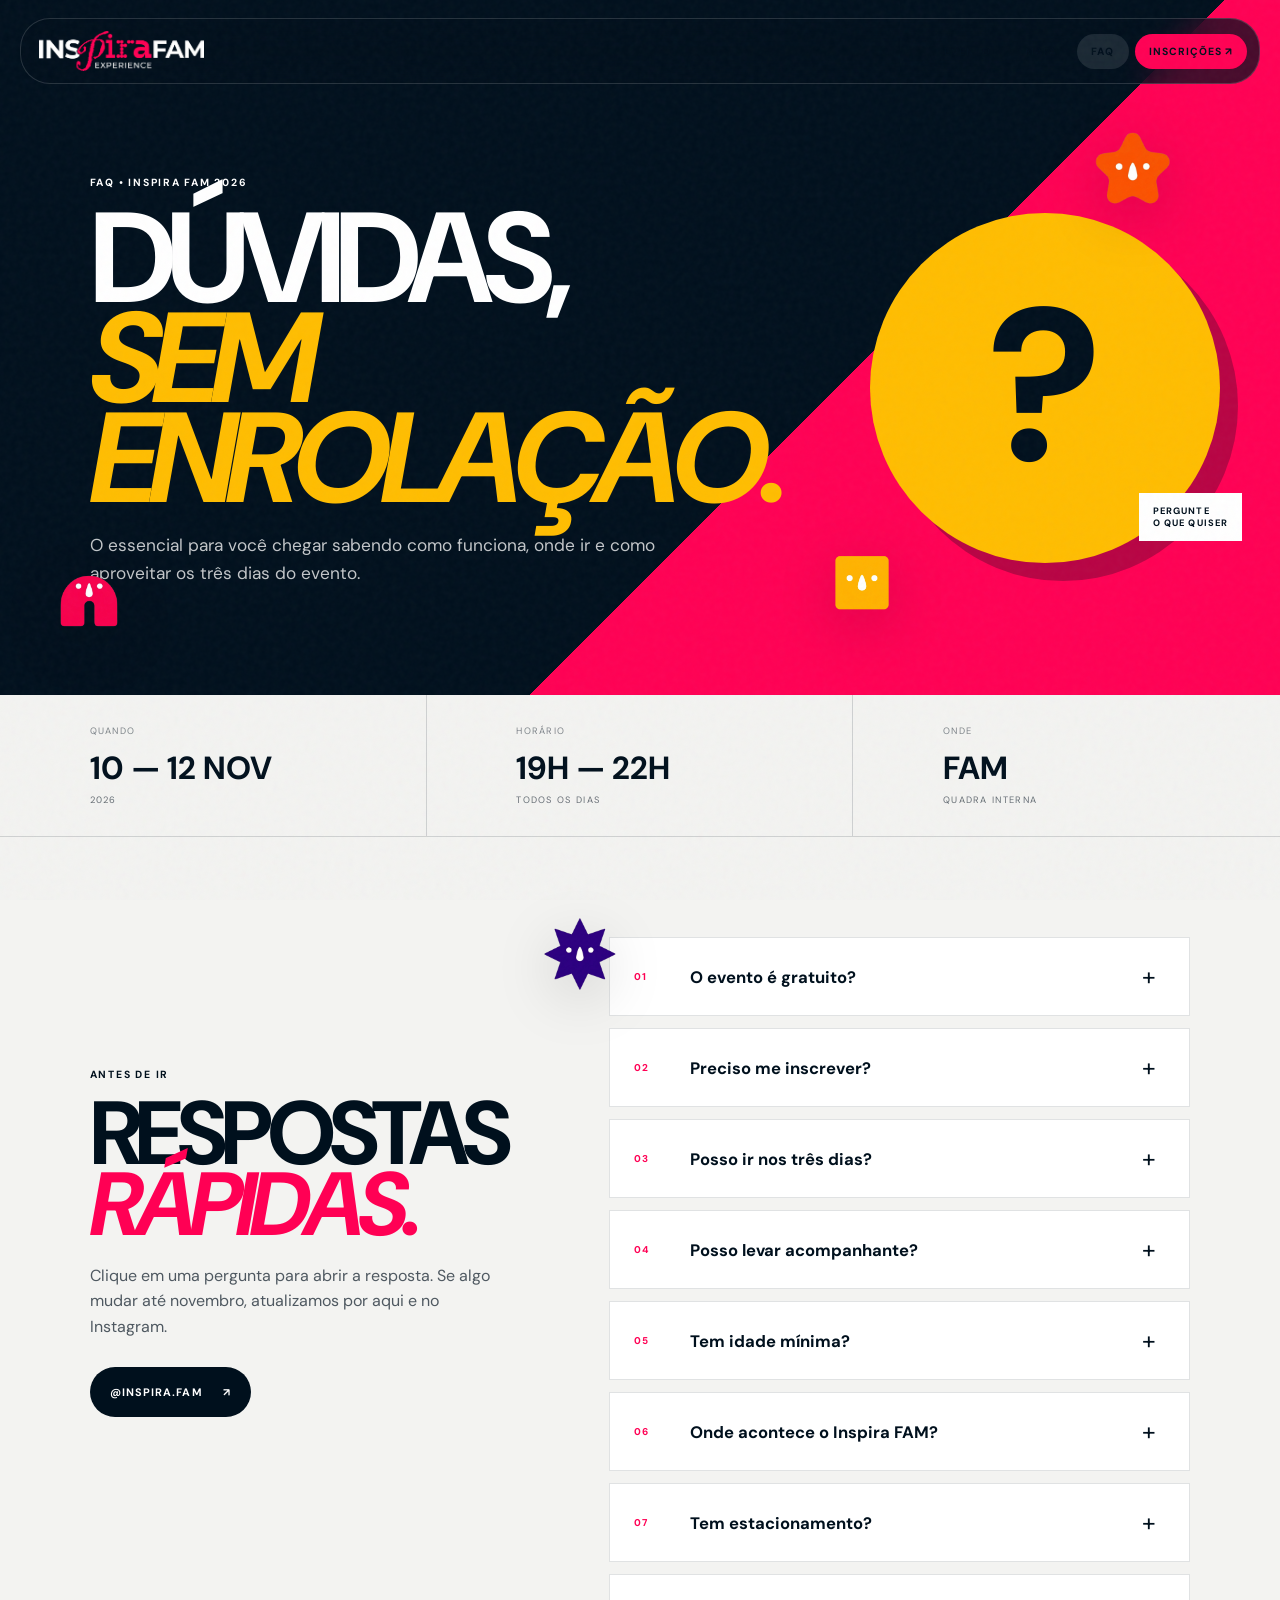
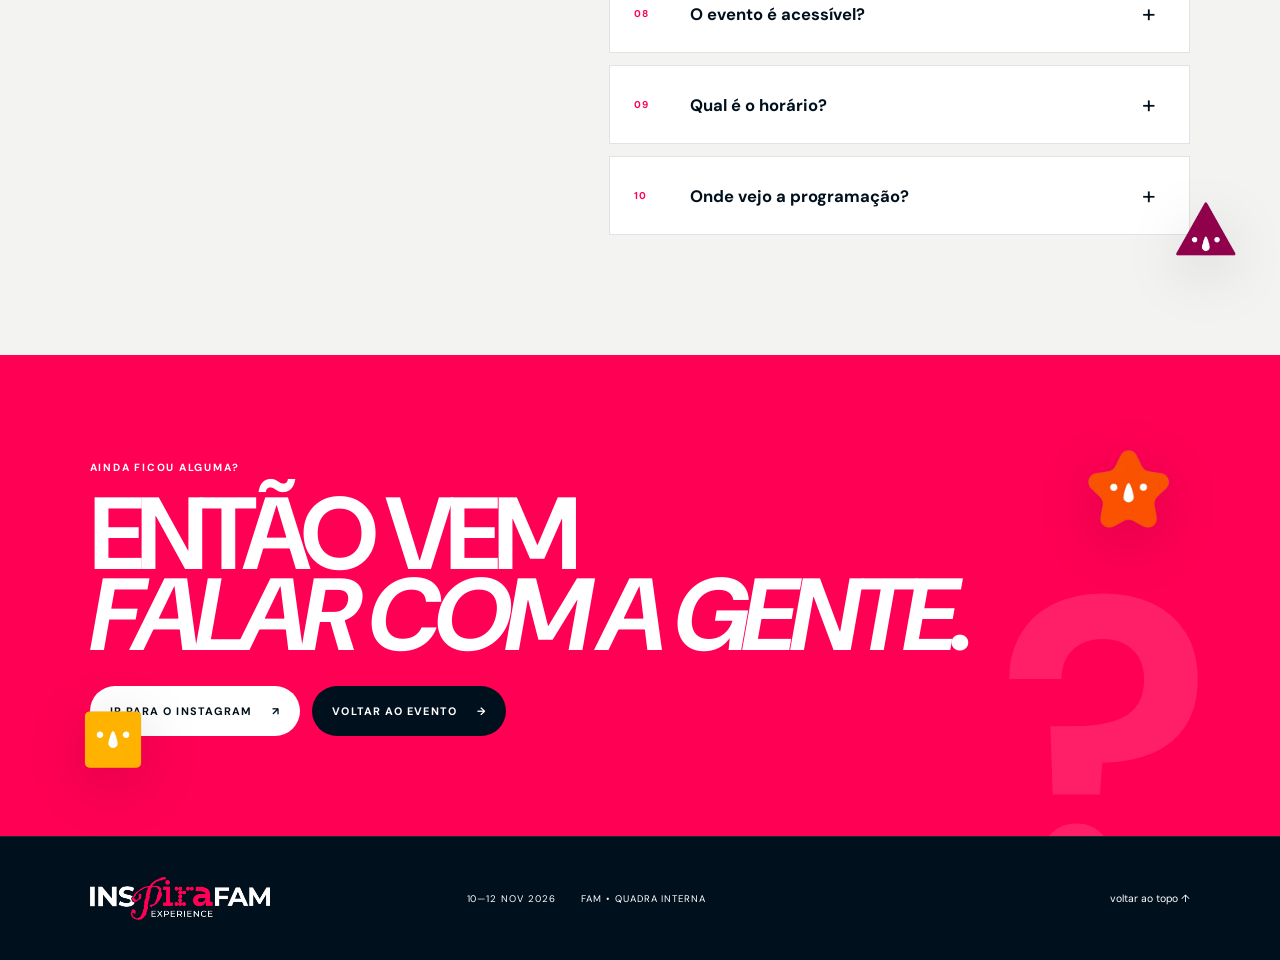
==== faq.html @ 8360344a "commit2" ====
<!doctype html>
<html lang="pt-BR">
<head>
  <meta charset="utf-8">
  <meta name="viewport" content="width=device-width, initial-scale=1">
  <meta name="theme-color" content="#00101d">
  <meta name="description" content="Dúvidas frequentes — Inspira FAM Experience 2026">
  <title>FAQ — Inspira FAM Experience</title>
  <link rel="stylesheet" href="style.css">
</head>
<body class="faq-page faq-page-v2">
  <div class="noise" aria-hidden="true"></div>

  <header class="site-nav" id="top">
    <a class="brand-link" href="index.html" aria-label="Inspira FAM Experience">
      <img src="ativos/brand/logo-experience-horizontal.png" alt="Inspira FAM Experience">
    </a>

    <nav aria-label="Navegação principal">
      <a class="nav-link" href="index.html">Evento</a>
      <a class="nav-link" href="mapa.html">Mapa</a>
      <a class="nav-link active" href="faq.html">FAQ</a>
      <a class="nav-link nav-cta" href="inscricoes.html">Inscrições <span>↗</span></a>
    </nav>
  </header>

  <main>
    <section class="faq2-hero">
      <div class="faq2-copy reveal">
        <span class="kicker">FAQ • INSPIRA FAM 2026</span>
        <h1>
          DÚVIDAS,<br>
          <i>SEM ENROLAÇÃO.</i>
        </h1>
        <p>
          O essencial para você chegar sabendo como funciona,
          onde ir e como aproveitar os três dias do evento.
        </p>
      </div>

      <div class="faq2-mark reveal" aria-hidden="true">
        <span>?</span>
        <small>PERGUNTE<br>O QUE QUISER</small>
      </div>

      <img class="mascot faq-sticker faq-sticker-star" src="ativos/brand/mascote-estrela.png" alt="">
      <img class="mascot faq-sticker faq-sticker-arc" src="ativos/brand/mascote-arco.png" alt="">
      <img class="mascot faq-sticker faq-sticker-square" src="ativos/brand/mascote-quadrado.png" alt="">
    </section>

    <section class="faq2-quick section-light">
      <article class="reveal">
        <span>QUANDO</span>
        <strong>10 — 12 NOV</strong>
        <small>2026</small>
      </article>

      <article class="reveal">
        <span>HORÁRIO</span>
        <strong>19H — 22H</strong>
        <small>todos os dias</small>
      </article>

      <article class="reveal">
        <span>ONDE</span>
        <strong>FAM</strong>
        <small>quadra interna</small>
      </article>
    </section>

    <section class="faq2-content section-light">
      <div class="faq2-intro reveal">
        <span class="kicker">ANTES DE IR</span>
        <h2>
          RESPOSTAS<br>
          <i>RÁPIDAS.</i>
        </h2>
        <p>
          Clique em uma pergunta para abrir a resposta.
          Se algo mudar até novembro, atualizamos por aqui e no Instagram.
        </p>

        <a class="button button-dark" href="https://www.instagram.com/inspira.fam/" target="_blank" rel="noopener">
          @INSPIRA.FAM <span>↗</span>
        </a>
      </div>

      <img class="mascot faq-sticker faq-sticker-burst" src="ativos/brand/mascote-explosao.png" alt="">
      <img class="mascot faq-sticker faq-sticker-triangle" src="ativos/brand/mascote-triangulo.png" alt="">

      <div class="faq2-list reveal">
        <details>
          <summary><b>01</b><span>O evento é gratuito?</span><i>+</i></summary>
          <p>As condições de acesso serão confirmadas pela organização. Consulte a comunicação oficial antes do evento.</p>
        </details>

        <details>
          <summary><b>02</b><span>Preciso me inscrever?</span><i>+</i></summary>
          <p>Recomendamos a inscrição antecipada pelo site para facilitar a organização e o acesso ao Inspira FAM.</p>
        </details>

        <details>
          <summary><b>03</b><span>Posso ir nos três dias?</span><i>+</i></summary>
          <p>Sim. A proposta é que você possa acompanhar os três dias. Cada noite terá experiências e programação próprias.</p>
        </details>

        <details>
          <summary><b>04</b><span>Posso levar acompanhante?</span><i>+</i></summary>
          <p>Na inscrição de visitante você pode informar a quantidade de pessoas. Regras adicionais, caso existam, serão comunicadas pela organização.</p>
        </details>

        <details>
          <summary><b>05</b><span>Tem idade mínima?</span><i>+</i></summary>
          <p>Se houver uma regra específica de idade para a edição 2026, ela será divulgada junto às orientações oficiais do evento.</p>
        </details>

        <details>
          <summary><b>06</b><span>Onde acontece o Inspira FAM?</span><i>+</i></summary>
          <p>Na Faculdade de Americana — FAM, Av. Joaquim Boer, 733, Jardim Luciene, Americana — SP. O evento acontece na quadra interna.</p>
        </details>

        <details>
          <summary><b>07</b><span>Tem estacionamento?</span><i>+</i></summary>
          <p>A faculdade possui acessos de estacionamento. A entrada indicada para o evento será divulgada pela organização.</p>
        </details>

        <details>
          <summary><b>08</b><span>O evento é acessível?</span><i>+</i></summary>
          <p>Para necessidades específicas de acessibilidade, procure a equipe de recepção ou entre em contato com a organização antes da visita.</p>
        </details>

        <details>
          <summary><b>09</b><span>Qual é o horário?</span><i>+</i></summary>
          <p>O Inspira FAM acontece de 10 a 12 de novembro de 2026, das 19h às 22h.</p>
        </details>

        <details>
          <summary><b>10</b><span>Onde vejo a programação?</span><i>+</i></summary>
          <p>A programação fica na página principal e pode receber atualizações até a realização do evento.</p>
        </details>
      </div>
    </section>

    <section class="faq2-final section-pink">
      <img class="mascot faq-sticker faq-sticker-final-star" src="ativos/brand/mascote-estrela.png" alt="">
      <img class="mascot faq-sticker faq-sticker-final-square" src="ativos/brand/mascote-quadrado.png" alt="">
      <div class="reveal">
        <span class="kicker">AINDA FICOU ALGUMA?</span>
        <h2>ENTÃO VEM<br><i>FALAR COM A GENTE.</i></h2>
        <div class="faq2-actions">
          <a class="button button-light" href="https://www.instagram.com/inspira.fam/" target="_blank" rel="noopener">IR PARA O INSTAGRAM <span>↗</span></a>
          <a class="button button-dark" href="index.html">VOLTAR AO EVENTO <span>→</span></a>
        </div>
      </div>
    </section>
  </main>

  <footer class="footer section-dark">
    <img src="ativos/brand/logo-experience-horizontal.png" alt="Inspira FAM Experience">
    <div>
      <span>10—12 NOV 2026</span>
      <span>FAM • QUADRA INTERNA</span>
    </div>
    <a href="#top" class="back-to-top">voltar ao topo ↑</a>
  </footer>

  <script src="script.js"></script>
</body>
</html>
---- style.css ----
/* =========================================================
   STYLE.CSS — INSPIRA FAM EXPERIENCE

   COMO ENCONTRAR CADA PARTE:

   01. BASE GLOBAL
       → variáveis
       → reset
       → tipografia
       → reveal

   02. COMPONENTES
       → menu
       → botões
       → mascotes
       → footer
       → modais

   03. HOME
       → hero
       → manifesto
       → impacto
       → experiências
       → galeria
       → próxima edição
       → CTA

   04. INSCRIÇÕES
       → hero
       → cards de escolha
       → formulários
       → sucesso

   05. MAPA
       → hero
       → mapa interativo
       → legenda
       → modal
       → final

   06. ANIMAÇÕES

   07. MOBILE
       → menu
       → home
       → inscrições
       → mapa
       → modais

   DICA:
   use CTRL + F e pesquise pelo título da seção
   ou pelo nome da classe.
========================================================= */


@import url(
  "https://fonts.googleapis.com/css2?family=DM+Sans:ital,wght@0,400;0,500;0,700;1,700&display=swap"
);



/* =========================================================
   01. BASE GLOBAL
========================================================= */


/* ---------------------------------------------------------
   VARIÁVEIS
--------------------------------------------------------- */

:root {

  --navy: #00101d;

  --purple: #390099;

  --magenta: #9e0059;

  --pink: #ff0054;

  --orange: #ff5400;

  --yellow: #ffbd00;

  --off: #f3f3f1;

  --white: #ffffff;

  --ink: #071421;

  --ease:
    cubic-bezier(.22, .8, .22, 1);

}



/* ---------------------------------------------------------
   RESET
--------------------------------------------------------- */

* {
  box-sizing: border-box;
}


html {

  scroll-behavior: smooth;

  scroll-padding-top: 90px;

}


body {

  margin: 0;

  background: var(--navy);

  color: white;

  font-family:
    "DM Sans",
    sans-serif;

  overflow-x: hidden;

}


button,
a,
input,
textarea,
select {

  font-family: inherit;

  -webkit-tap-highlight-color:
    transparent;

}


button {
  cursor: pointer;
}


a {

  color: inherit;

  text-decoration: none;

}


img {

  display: block;

  max-width: 100%;

}


h1,
h2,
h3,
p {
  margin-top: 0;
}



/* ---------------------------------------------------------
   TIPOS DE SEÇÃO
--------------------------------------------------------- */

.section-dark {

  background: var(--navy);

  color: white;

}


.section-light {

  background: var(--off);

  color: var(--navy);

}


.section-pink {

  background: var(--pink);

  color: white;

}


.section-gradient {

  background:
    linear-gradient(
      135deg,
      #390099,
      #9e0059,
      #ff0054
    );

}



/* =========================================================
   RUÍDO
========================================================= */

.noise {

  position: fixed;

  inset: 0;

  pointer-events: none;

  z-index: 999;

  opacity: .035;

  background-image:
    url("data:image/svg+xml,%3Csvg viewBox='0 0 180 180' xmlns='http://www.w3.org/2000/svg'%3E%3Cfilter id='n'%3E%3CfeTurbulence type='fractalNoise' baseFrequency='.8' numOctaves='3'/%3E%3C/filter%3E%3Crect width='100%25' height='100%25' filter='url(%23n)'/%3E%3C/svg%3E");

}



/* =========================================================
   TIPOGRAFIA
========================================================= */

h2 {

  font-size:
    clamp(
      3.5rem,
      8vw,
      8rem
    );

  line-height: .79;

  letter-spacing: -.07em;

}


h2 i,
h1 i {
  font-style: italic;
}


.kicker {

  font-size: .65rem;

  font-weight: 700;

  letter-spacing: .17em;

  text-transform: uppercase;

}


.section-index {

  position: absolute;

  top: 40px;

  left: 4vw;

  font-size: .6rem;

  letter-spacing: .16em;

  opacity: .5;

}


.dark-index {
  color: var(--navy);
}



/* =========================================================
   REVEAL
========================================================= */

.reveal {

  opacity: 0;

  transform:
    translateY(35px);

  filter:
    blur(5px);

  transition:
    opacity .8s var(--ease),
    transform .8s var(--ease),
    filter .8s var(--ease);

}


.reveal.visible {

  opacity: 1;

  transform:
    translateY(0);

  filter:
    blur(0);

}



/* =========================================================
   02. COMPONENTES
========================================================= */


/* =========================================================
   MENU
========================================================= */

.site-nav {

  position: fixed;

  z-index: 500;

  top: 18px;

  left: 50%;

  transform:
    translateX(-50%);

  width:
    calc(100% - 40px);

  max-width: 1400px;

  min-height: 66px;

  padding:
    10px 12px 10px 18px;

  display: flex;

  align-items: center;

  justify-content: space-between;

  gap: 20px;

  background:
    rgba(0,16,29,.72);

  border:
    1px solid
    rgba(255,255,255,.15);

  border-radius: 30px;

  backdrop-filter:
    blur(18px);

}


.brand-link img {
  width: 165px;
}


.site-nav nav {

  display: flex;

  align-items: center;

  gap: 6px;

}


.nav-link {

  padding:
    11px 14px;

  border-radius:
    999px;

  font-size: .65rem;

  font-weight: 700;

  letter-spacing: .1em;

  text-transform: uppercase;

  transition: .3s;

}


.nav-link:hover,
.nav-link.active {

  background:
    rgba(255,255,255,.1);

}


.nav-cta {

  background:
    var(--pink) !important;

}



/* =========================================================
   BOTÕES
========================================================= */

.button {

  display: inline-flex;

  align-items: center;

  justify-content: center;

  gap: 20px;

  min-height: 50px;

  padding:
    15px 20px;

  border: 0;

  border-radius:
    999px;

  font-size: .68rem;

  font-weight: 700;

  letter-spacing: .1em;

  transition:
    transform .3s var(--ease);

}


.button:hover {

  transform:
    translateY(-4px);

}


.button-light {

  background: white;

  color: var(--navy);

}


.button-dark {

  background: var(--navy);

  color: white;

}


.button-pink {

  background: var(--pink);

  color: white;

}



/* =========================================================
   MASCOTES
========================================================= */

.mascot {

  position: absolute;

  pointer-events: none;

}



/* =========================================================
   03. HOME
========================================================= */


/* =========================================================
   HERO
========================================================= */

.hero {

  position: relative;

  min-height: 100svh;

  padding:
    22vh 8vw 10vh;

  display: flex;

  align-items: center;

  overflow: hidden;

  background:
    var(--navy);

}


.hero-stripes {

  position: absolute;

  inset: -20%;

  background:
    repeating-linear-gradient(
      110deg,

      transparent
      0 90px,

      rgba(255,0,84,.12)
      90px 150px,

      transparent
      150px 220px,

      rgba(255,84,0,.1)
      220px 280px
    );

}


.hero-video-wrap {

  position: absolute;

  right: -4vw;

  top: 8vh;

  width: 68vw;

  height: 84vh;

  overflow: hidden;

  clip-path:
    polygon(
      13% 0,
      100% 7%,
      94% 100%,
      0 90%
    );

}


.hero-video {

  width: 100%;

  height: 100%;

  object-fit: cover;

}


.hero-gradient {

  position: absolute;

  inset: 0;

  background:
    linear-gradient(
      90deg,
      var(--navy),
      rgba(0,16,29,.8) 30%,
      transparent 75%
    );

}


.hero-copy {

  position: relative;

  z-index: 5;

  max-width: 650px;

}


.eyebrow {

  font-size: .65rem;

  letter-spacing: .2em;

}


.hero-logo {

  width:
    min(600px, 80vw);

  margin:
    20px 0 25px;

}


.hero-subtitle {

  max-width: 400px;

  font-size: 1.25rem;

  line-height: 1.3;

}


.hero-subtitle strong {

  color: var(--pink);

  font-style: italic;

}


.m-star {

  width: 80px;

  right: 12vw;

  top: 16vh;

  animation:
    float 5s infinite ease-in-out;

}


.m-square {

  width: 70px;

  right: 5vw;

  bottom: 15vh;

  animation:
    float 6s infinite ease-in-out;

}


.scroll-cue {

  position: absolute;

  z-index: 5;

  bottom: 30px;

  right: 7vw;

  display: flex;

  align-items: center;

  gap: 15px;

  font-size: .6rem;

  opacity: .6;

}


.scroll-cue i {

  width: 45px;

  height: 1px;

  background: white;

}



/* =========================================================
   MANIFESTO
========================================================= */

.manifesto {

  position: relative;

  min-height: 100svh;

  padding:
    15vh 8vw;

  display: grid;

  grid-template-columns:
    1fr 1fr;

  gap: 10vw;

  align-items: center;

  overflow: hidden;

}


.manifesto-title h2 {

  margin:
    20px 0;

}


.manifesto-body {

  position: relative;

  z-index: 3;

}


.manifesto-body .lead {

  font-size:
    clamp(
      2.5rem,
      5vw,
      5rem
    );

  line-height: .85;

}


.manifesto-body > p {

  max-width: 500px;

  line-height: 1.7;

  color:
    rgba(255,255,255,.65);

}


.manifesto-signature {

  margin-top: 45px;

  display: flex;

  gap: 15px;

  flex-wrap: wrap;

  font-style: italic;

  color: var(--pink);

}


.floating-word {

  position: absolute;

  bottom: -5vw;

  left: -2vw;

  font-size: 15vw;

  font-weight: 700;

  font-style: italic;

  opacity: .03;

}


.manifesto-mascot {

  width: 110px;

  right: 7vw;

  top: 10vh;

}



/* =========================================================
   IMPACTO
========================================================= */

.impact {

  position: relative;

  padding:
    14vh 8vw;

}


.impact-head {
  max-width: 800px;
}


.edition-list {
  margin-top: 80px;
}


.edition {

  position: relative;

  display: grid;

  grid-template-columns:
    120px 1fr 2fr 80px;

  align-items: center;

  gap: 30px;

  padding:
    35px 0;

  border-bottom:
    1px solid
    rgba(0,16,29,.2);

}


.edition-year {

  font-size: 2rem;

  font-weight: 700;

}


.edition-line {

  height: 1px;

  background: var(--navy);

  opacity: .2;

}


.edition-label {

  font-size: .6rem;

  opacity: .5;

}


.edition h3 {

  margin:
    5px 0 0;

  font-size: 2.2rem;

  font-style: italic;

}


.tiny-mascot {

  position: relative;

  width: 55px;

}


.impact-statement {

  margin-top: 100px;

  font-size:
    clamp(
      2.5rem,
      5vw,
      5rem
    );

  line-height: .9;

}


.impact-statement span {

  color: var(--pink);

  font-style: italic;

}



/* =========================================================
   EXPERIÊNCIAS
========================================================= */

.experiences {

  position: relative;

  min-height: 100svh;

  padding:
    14vh 8vw;

  overflow: hidden;

}


.experience-intro {

  position: relative;

  z-index: 4;

  max-width: 700px;

}


.experience-intro p {

  max-width: 400px;

  line-height: 1.6;

  color:
    rgba(255,255,255,.7);

}


.experience-list {

  position: relative;

  z-index: 5;

  width: 58%;

  margin-top: 60px;

}


.experience-item {

  width: 100%;

  min-height: 90px;

  padding:
    20px 5px;

  display: grid;

  grid-template-columns:
    50px 1fr 50px;

  align-items: center;

  border: 0;

  border-bottom:
    1px solid
    rgba(255,255,255,.35);

  background: transparent;

  color: white;

  text-align: left;

  transition:
    .35s var(--ease);

}


.experience-item span {
  font-size: .6rem;
}


.experience-item strong {

  font-size:
    clamp(
      1.7rem,
      3vw,
      3rem
    );

  font-style: italic;

}


.experience-item i {

  font-size: 1.4rem;

  transition:
    transform .35s;

}


.experience-item:hover,
.experience-item.touch-active {

  padding-left: 15px;

  background:
    rgba(255,255,255,.12);

  transform:
    translateX(8px);

}


.experience-item:hover i,
.experience-item.touch-active i {

  transform:
    translate(5px,-5px);

}


.experience-stage {

  position: absolute;

  width: 600px;

  height: 600px;

  right: -60px;

  bottom: -50px;

}


.stage-ring {

  position: absolute;

  inset: 30px;

  border:
    1px solid
    rgba(255,255,255,.2);

  border-radius: 50%;

  animation:
    spin 18s linear infinite;

}


.stage-ring::before,
.stage-ring::after {

  content: "";

  position: absolute;

  border:
    1px solid
    rgba(255,255,255,.15);

  border-radius: 50%;

}


.stage-ring::before {
  inset: 70px;
}


.stage-ring::after {
  inset: 140px;
}


.stage-mascot {

  width: 150px;

  left: 225px;

  top: 225px;

  transition:
    transform .5s var(--ease);

}


.stage-word {

  position: absolute;

  bottom: 30px;

  right: 30px;

  font-size: 8rem;

  font-weight: 700;

  font-style: italic;

  opacity: .08;

}



/* =========================================================
   GALERIA
========================================================= */

.gallery {

  position: relative;

  padding:
    14vh 8vw;

  overflow: hidden;

}


.gallery-head {

  display: grid;

  grid-template-columns:
    2fr 1fr;

  align-items: end;

  gap: 50px;

  margin-bottom: 70px;

}


.gallery-head p {

  color:
    rgba(255,255,255,.6);

  line-height: 1.6;

}


.editorial-gallery {

  display: grid;

  grid-template-columns:
    repeat(3,1fr);

  grid-template-rows:
    250px 300px;

  gap: 12px;

}


.photo-placeholder {

  position: relative;

  border: 0;

  padding: 20px;

  text-align: left;

  overflow: hidden;

  background:
    linear-gradient(
      135deg,
      var(--purple),
      var(--pink)
    );

  color: white;

  transition:
    transform .4s;

}


.photo-placeholder:hover {

  transform:
    scale(.98);

}


.photo-placeholder strong {

  position: absolute;

  bottom: 20px;

  left: 20px;

}


.p1 {

  grid-row:
    1 / 3;

}


.p3 {

  grid-row:
    1 / 3;

  grid-column: 3;

}



/* =========================================================
   MARQUEE DA GALERIA
========================================================= */

.gallery-marquee {

  position: relative;

  width: 100%;

  margin-top: 70px;

  overflow: hidden;

  white-space: nowrap;

  font-size:
    clamp(
      3rem,
      7vw,
      6rem
    );

  font-weight: 700;

  font-style: italic;

  letter-spacing: -.04em;

  opacity: .11;

  pointer-events: none;

}


.gallery-marquee span {

  display: inline-block;

  min-width: max-content;

  animation:
    inspiraMarquee
    14s
    linear
    infinite;

  will-change: transform;

}



/* =========================================================
   PRÓXIMA EDIÇÃO
========================================================= */

.next-edition {

  position: relative;

  min-height: 900px;

  padding:
    14vh 8vw;

  overflow: hidden;

}


.date-lockup {

  margin-top: 80px;

  display: flex;

  align-items: center;

  gap: 30px;

}


.date-big {

  font-size:
    clamp(
      8rem,
      18vw,
      18rem
    );

  font-weight: 700;

  letter-spacing: -.1em;

  line-height: .7;

}


.date-big span {
  color: var(--pink);
}


.date-month {

  font-size: 4rem;

  font-weight: 700;

  line-height: .8;

}


.date-month small {
  font-size: 1rem;
}


.event-details {

  margin-top: 100px;

  display: grid;

  grid-template-columns:
    repeat(3,1fr);

  gap: 40px;

}


.event-details span {

  display: block;

  margin-bottom: 8px;

  font-size: .6rem;

  text-transform: uppercase;

  opacity: .5;

}


.detail-sticker {

  position: absolute;

  right: 7vw;

  bottom: 40px;

  padding: 20px;

  background: var(--yellow);

  font-size: 2rem;

  font-weight: 700;

  transform:
    rotate(6deg);

}


.detail-mascot {

  width: 80px;

  right: 28vw;

  bottom: 50px;

}



/* =========================================================
   CTA FINAL
========================================================= */

.final-cta {

  position: relative;

  min-height: 100svh;

  padding:
    12vh 8vw;

  display: flex;

  align-items: center;

  justify-content: center;

  text-align: center;

  overflow: hidden;

}


.cta-content {

  position: relative;

  z-index: 3;

}


.cta-logo {

  width: 400px;

  margin:
    30px auto;

}


.cta-mascot {
  width: 90px;
}


.cta-m1 {

  left: 10vw;

  top: 15vh;

}


.cta-m2 {

  right: 10vw;

  bottom: 15vh;

}



/* =========================================================
   FOOTER
========================================================= */

.footer {

  padding:
    40px 7vw;

  display: grid;

  grid-template-columns:
    1fr 1fr 1fr;

  align-items: center;

  gap: 30px;

  border-top:
    1px solid
    rgba(255,255,255,.1);

}


.footer img {
  width: 180px;
}


.footer div {

  display: flex;

  gap: 25px;

  font-size: .6rem;

  letter-spacing: .1em;

}


.footer a {

  justify-self: end;

  font-size: .65rem;

}



/* =========================================================
   MODAIS
========================================================= */

.experience-modal,
.map-modal {

  width:
    min(
      650px,
      calc(100% - 30px)
    );

  max-height:
    calc(100svh - 30px);

  border: 0;

  padding: 0;

  background: transparent;

  color: white;

  overflow: visible;

}


.experience-modal::backdrop,
.map-modal::backdrop {

  background:
    rgba(0,16,29,.82);

  backdrop-filter:
    blur(12px);

}


.experience-modal-content,
.map-modal-card {

  position: relative;

  min-height: 520px;

  padding: 55px;

  display: flex;

  flex-direction: column;

  justify-content: flex-end;

  overflow: hidden;

  background:
    linear-gradient(
      135deg,
      var(--purple),
      var(--pink),
      var(--orange)
    );

}


.experience-modal[data-tone="yellow"]
.experience-modal-content {

  background:
    linear-gradient(
      135deg,
      var(--orange),
      var(--yellow)
    );

}


.experience-modal-number,
.map-modal-number {

  position: absolute;

  top: 40px;

  left: 55px;

  font-size: .65rem;

  letter-spacing: .16em;

}


.experience-modal-label,
.map-modal-kicker {

  margin-bottom: 12px;

  font-size: .6rem;

  letter-spacing: .16em;

}


.experience-modal h2,
.map-modal h2 {

  margin:
    0 0 25px;

  font-size:
    clamp(
      4rem,
      9vw,
      7rem
    );

  line-height: .8;

  font-style: italic;

  letter-spacing: -.07em;

}


.experience-modal p,
.map-modal p {

  max-width: 500px;

  margin-bottom: 30px;

  color:
    rgba(255,255,255,.8);

  line-height: 1.6;

}


.experience-modal-button,
.map-modal-action {

  width: fit-content;

  padding:
    15px 20px;

  border: 0;

  border-radius:
    999px;

  background: white;

  color: var(--navy);

  font-size: .65rem;

  font-weight: 700;

  letter-spacing: .1em;

}


.experience-modal-close,
.map-modal-close {

  position: absolute;

  z-index: 20;

  top: 16px;

  right: 16px;

  width: 45px;

  height: 45px;

  border:
    1px solid
    rgba(255,255,255,.4);

  border-radius: 50%;

  background:
    rgba(0,0,0,.2);

  color: white;

  font-size: 1.5rem;

}


.experience-modal-decoration,
.map-modal-word {

  position: absolute;

  right: -10px;

  top: 80px;

  font-size: 9rem;

  font-weight: 700;

  font-style: italic;

  opacity: .06;

}



/* =========================================================
   04. INSCRIÇÕES
========================================================= */


/* =========================================================
   HERO DE INSCRIÇÕES
========================================================= */

.registration-hero {

  position: relative;

  min-height: 80svh;

  padding:
    22vh 8vw 10vh;

  display: flex;

  align-items: flex-end;

  overflow: hidden;

}


.registration-stripes {

  position: absolute;

  inset: -20%;

  background:
    repeating-linear-gradient(
      110deg,
      transparent 0 100px,
      rgba(255,0,84,.1) 100px 160px,
      transparent 160px 230px
    );

}


.registration-title {

  position: relative;

  z-index: 4;

}


.registration-title h1 {

  margin:
    25px 0;

  font-size:
    clamp(
      5rem,
      12vw,
      12rem
    );

  line-height: .72;

  letter-spacing: -.09em;

}


.registration-title h1 i {
  color: var(--pink);
}


.registration-date {

  position: absolute;

  right: 8vw;

  bottom: 9vh;

  font-size:
    clamp(
      3rem,
      7vw,
      7rem
    );

  font-weight: 700;

  font-style: italic;

}


.registration-date span {

  color: var(--pink);

  font-size: .3em;

}


.registration-m1 {

  width: 130px;

  right: 25vw;

  top: 22vh;

}


.registration-m2 {

  width: 80px;

  right: 8vw;

  top: 17vh;

}



/* =========================================================
   ESCOLHA DO TIPO DE INSCRIÇÃO
========================================================= */

.registration-choice {

  padding:
    13vh 8vw;

}


.choice-intro {
  margin-bottom: 60px;
}


.choice-grid {

  max-width: 1200px;

  margin: auto;

  display: grid;

  grid-template-columns:
    1fr 1fr;

  gap: 20px;

}


.choice-card {

  position: relative;

  min-height: 420px;

  padding: 35px;

  border: 0;

  color: white;

  text-align: left;

  display: flex;

  flex-direction: column;

  justify-content: space-between;

  overflow: hidden;

  transition:
    .4s var(--ease);

}


.choice-visitor {
  background: var(--purple);
}


.choice-commercial {
  background: var(--orange);
}


.choice-mascot {

  position: absolute;

  width: 150px;

  right: 25px;

  top: 25px;

  transition: .4s;

}


.choice-card h3 {

  font-size:
    clamp(
      2.4rem,
      4vw,
      4.5rem
    );

  line-height: .85;

  letter-spacing: -.06em;

  font-style: italic;

}


.choice-card > strong {

  display: flex;

  justify-content: space-between;

  font-size: .65rem;

  letter-spacing: .1em;

}


.choice-card:hover,
.choice-card.touch-hover {

  transform:
    translateY(-10px)
    scale(1.015);

  box-shadow:
    0 25px 50px
    rgba(0,0,0,.2);

}


.choice-card:hover .choice-mascot,
.choice-card.touch-hover .choice-mascot {

  transform:
    rotate(12deg)
    scale(1.1);

}



/* =========================================================
   FORMULÁRIOS
========================================================= */

.form-section {

  position: relative;

  min-height: 100svh;

  padding:
    14vh 8vw;

  overflow: hidden;

}


.form-section.is-hidden {

  display:
    none !important;

}


.form-wrap {

  position: relative;

  z-index: 3;

  max-width: 1000px;

  margin: auto;

}


.form-graphic {

  position: absolute;

  right: -8vw;

  top: 5vh;

  font-size: 20vw;

  font-weight: 700;

  opacity: .03;

}


.event-form {

  display: none;

  grid-template-columns:
    1fr 1fr;

  gap: 18px;

  margin-top: 50px;

}


.event-form.active {
  display: grid;
}


.event-form label {

  display: flex;

  flex-direction: column;

  gap: 8px;

  font-size: .65rem;

  letter-spacing: .1em;

  text-transform: uppercase;

  color:
    rgba(255,255,255,.6);

}


.event-form input,
.event-form textarea,
.event-form select {

  width: 100%;

  padding: 15px;

  border:
    1px solid
    rgba(255,255,255,.2);

  background:
    rgba(255,255,255,.05);

  color: white;

  outline: none;

  font-size: 1rem;

}


.event-form input:focus,
.event-form textarea:focus,
.event-form select:focus {

  border-color:
    var(--pink);

}


.event-form select option {
  color: black;
}


.event-form .full {

  grid-column:
    1 / -1;

}


.form-success {

  padding:
    70px 0;

  text-align: center;

}


.form-success[hidden] {
  display: none;
}


.form-success img {

  width: 90px;

  margin: auto;

  animation:
    float 4s infinite ease-in-out;

}


.form-success > span {

  display: block;

  margin-top: 20px;

  color: var(--pink);

  font-weight: 700;

  font-style: italic;

}


.form-success h3 {

  margin:
    15px 0;

  font-size:
    clamp(
      3rem,
      6vw,
      6rem
    );

  line-height: .85;

}


.form-success p {

  max-width: 550px;

  margin:
    0 auto 30px;

  color:
    rgba(255,255,255,.6);

}



/* =========================================================
   05. MAPA
========================================================= */


/* =========================================================
   HERO DO MAPA
========================================================= */

.map-hero {

  position: relative;

  min-height: 100svh;

  padding:
    20vh 8vw 10vh;

  display: flex;

  align-items: center;

  overflow: hidden;

}


.map-hero-copy {

  position: relative;

  z-index: 5;

  max-width: 750px;

}


.map-hero-copy h1 {

  margin:
    25px 0;

  font-size:
    clamp(
      5rem,
      11vw,
      11rem
    );

  line-height: .72;

  letter-spacing: -.08em;

}


.map-hero-copy h1 i {
  color: var(--pink);
}


.map-hero-copy p {

  max-width: 500px;

  color:
    rgba(255,255,255,.65);

  line-height: 1.6;

}


.map-hero-lines {

  position: absolute;

  inset: -20%;

  background:
    repeating-linear-gradient(
      110deg,
      transparent 0 90px,
      rgba(255,0,84,.08) 90px 150px,
      transparent 150px 220px,
      rgba(255,84,0,.08) 220px 280px
    );

  animation:
    mapLines
    12s
    infinite
    alternate
    ease-in-out;

}


.map-hero-word {

  position: absolute;

  right: -4vw;

  bottom: 0;

  font-size: 27vw;

  font-weight: 700;

  opacity: .025;

}


.map-orbit {

  position: absolute;

  width: 500px;

  height: 500px;

  right: 6vw;

  top: 20vh;

}


.map-orbit-ring {

  position: absolute;

  border:
    1px solid
    rgba(255,255,255,.18);

  border-radius: 50%;

}


.ring-1 {

  inset: 0;

  animation:
    spin
    20s
    linear
    infinite;

}


.ring-2 {

  inset: 70px;

  border-style: dashed;

  animation:
    spinReverse
    15s
    linear
    infinite;

}


.ring-3 {

  inset: 150px;

  animation:
    pulse
    3s
    infinite
    ease-in-out;

}


.map-orbit-mascot {

  position: absolute;

  width: 100px;

  left: 50%;

  top: 50%;

  transform:
    translate(-50%,-50%);

  animation:
    mapMascot
    4s
    infinite
    ease-in-out;

}



/* =========================================================
   MAPA INTERATIVO
========================================================= */

.event-map-section {

  padding:
    14vh 7vw;

}


.map-section-head {

  max-width: 1250px;

  margin:
    0 auto 70px;

  display: flex;

  justify-content: space-between;

  align-items: flex-end;

  gap: 50px;

}


.map-section-head > p {

  max-width: 400px;

  color:
    rgba(0,16,29,.6);

  line-height: 1.6;

}


.event-map-shell {

  position: relative;

  max-width: 1250px;

  margin: auto;

  padding: 30px;

  background:
    var(--navy);

  box-shadow:
    0 30px 80px
    rgba(0,16,29,.2);

}


.map-plan {

  position: relative;

  min-height: 760px;

  overflow: hidden;

  background:
    linear-gradient(
      rgba(255,255,255,.025) 1px,
      transparent 1px
    ),
    linear-gradient(
      90deg,
      rgba(255,255,255,.025) 1px,
      transparent 1px
    ),
    var(--navy);

  background-size:
    35px 35px;

}


.map-zone {

  position: absolute;

  padding: 25px;

  border:
    1px solid
    rgba(255,255,255,.15);

  color: white;

  text-align: left;

  overflow: hidden;

  transition:
    .4s var(--ease);

}


.map-zone-number {

  display: block;

  margin-bottom: 20px;

  font-size: .6rem;

}


.map-zone strong {

  display: block;

  font-size:
    clamp(
      1.3rem,
      2.5vw,
      2.5rem
    );

  font-style: italic;

}


.map-zone small {

  display: block;

  margin-top: 8px;

  font-size: .55rem;

  letter-spacing: .1em;

  text-transform: uppercase;

  opacity: .65;

}



/* ENTRADA */

.zone-entry {

  left: 5%;

  bottom: 5%;

  width: 22%;

  height: 22%;

  background:
    var(--pink);

}



/* EXPOSITORES */

.zone-exhibitors {

  left: 5%;

  top: 6%;

  width: 39%;

  height: 38%;

  background:
    var(--purple);

}



/* GASTRONOMIA */

.zone-food {

  right: 5%;

  top: 6%;

  width: 25%;

  height: 31%;

  background:
    var(--orange);

}



/* ATIVIDADES */

.zone-activities {

  left: 34%;

  top: 51%;

  width: 30%;

  height: 39%;

  background:
    var(--magenta);

}



/* NETWORKING */

.zone-network {

  right: 5%;

  top: 44%;

  width: 25%;

  height: 23%;

  background:
    linear-gradient(
      135deg,
      #0057ff,
      var(--purple)
    );

}



/* PALCO */

.zone-stage {

  right: 5%;

  bottom: 5%;

  width: 25%;

  height: 20%;

  background:
    var(--yellow);

  color:
    var(--navy);

}



/* BANHEIROS */

.zone-restroom {

  left: 5%;

  top: 50%;

  width: 22%;

  height: 18%;

  background:
    #25465f;

}



/* HOVER / ATIVO */

.map-zone:hover,
.map-zone-active {

  z-index: 10;

  transform:
    translateY(-10px)
    scale(1.025);

  box-shadow:
    0 25px 50px
    rgba(0,0,0,.3);

  filter:
    saturate(1.15)
    brightness(1.05);

}


.map-zone-ready {

  animation:
    zoneEntrance
    .7s
    var(--ease)
    backwards;

  animation-delay:
    var(--zone-delay);

}


.map-zone-pulse {

  animation:
    zonePulse
    1s
    var(--ease);

}



/* =========================================================
   ROTAS
========================================================= */

.map-route {

  position: absolute;

  border:
    2px dashed
    rgba(255,255,255,.2);

  pointer-events: none;

  animation:
    routePulse
    2s
    infinite;

}


.route-a {

  left: 25%;

  bottom: 18%;

  width: 20%;

  height: 28%;

  border-left: 0;

  border-bottom: 0;

}


.route-b {

  right: 25%;

  top: 30%;

  width: 20%;

  height: 30%;

  border-left: 0;

  border-bottom: 0;

}



/* =========================================================
   VOCÊ ESTÁ AQUI
========================================================= */

.map-you-are-here {

  position: absolute;

  left: 6%;

  bottom: 29%;

  color: white;

  font-size: .55rem;

  letter-spacing: .1em;

  display: flex;

  align-items: center;

  gap: 10px;

}


.map-you-are-here span {

  width: 10px;

  height: 10px;

  border-radius: 50%;

  background: white;

  box-shadow:
    0 0 0 8px
    rgba(255,255,255,.1);

  animation:
    pulse
    2s
    infinite;

}



/* =========================================================
   BÚSSOLA
========================================================= */

.map-compass {

  position: absolute;

  z-index: 20;

  right: 50px;

  top: 50px;

  width: 50px;

  height: 50px;

  border:
    1px solid
    rgba(255,255,255,.3);

  border-radius: 50%;

  color: white;

  display: grid;

  place-items: center;

  font-size: .6rem;

}



/* =========================================================
   LEGENDA DO MAPA
========================================================= */

.map-legend {

  max-width: 1250px;

  margin:
    40px auto;

  display: grid;

  grid-template-columns:
    .7fr 2fr;

  gap: 50px;

  border-top:
    1px solid
    rgba(0,16,29,.15);

  padding-top: 30px;

}


.map-legend-title {

  display: flex;

  flex-direction: column;

  gap: 8px;

}


.map-legend-title span {

  font-size: .6rem;

  letter-spacing: .15em;

}


.map-legend-grid {

  display: grid;

  grid-template-columns:
    repeat(3,1fr);

  gap: 8px;

}


.map-legend-grid button {

  padding: 12px;

  border: 0;

  border-bottom:
    1px solid
    rgba(0,16,29,.12);

  background: transparent;

  text-align: left;

  color: var(--navy);

  transition: .3s;

}


.map-legend-grid button:hover {

  transform:
    translateX(6px);

}


.map-legend-grid i {

  margin-right: 8px;

  font-size: .6rem;

  opacity: .4;

}



/* =========================================================
   FINAL DO MAPA
========================================================= */

.map-help {

  position: relative;

  min-height: 75svh;

  padding:
    14vh 8vw;

  display: flex;

  align-items: center;

  overflow: hidden;

}


.map-help-copy {

  position: relative;

  z-index: 3;

  max-width: 800px;

}


.map-help-copy p {

  max-width: 500px;

  color:
    rgba(255,255,255,.6);

  line-height: 1.6;

}


.map-help-mascot {

  position: absolute;

  width: 180px;

  right: 10vw;

  top: 35%;

  animation:
    float 5s infinite;

}



/* =========================================================
   CORES DOS MODAIS DO MAPA
========================================================= */

.map-modal[data-tone="purple"]
.map-modal-card {

  background:
    linear-gradient(
      135deg,
      #26006a,
      #6500c8
    );

}


.map-modal[data-tone="orange"]
.map-modal-card {

  background:
    linear-gradient(
      135deg,
      var(--orange),
      var(--pink)
    );

}


.map-modal[data-tone="magenta"]
.map-modal-card {

  background:
    linear-gradient(
      135deg,
      var(--magenta),
      var(--pink)
    );

}


.map-modal[data-tone="blue"]
.map-modal-card {

  background:
    linear-gradient(
      135deg,
      #0057ff,
      var(--purple)
    );

}


.map-modal[data-tone="yellow"]
.map-modal-card {

  background:
    linear-gradient(
      135deg,
      var(--yellow),
      var(--orange)
    );

}


.map-modal[data-tone="navy"]
.map-modal-card {

  background:
    linear-gradient(
      135deg,
      var(--navy),
      #25465f
    );

}



/* =========================================================
   06. ANIMAÇÕES
========================================================= */

@keyframes float {

  0%,
  100% {

    transform:
      translateY(0)
      rotate(-3deg);

  }

  50% {

    transform:
      translateY(-15px)
      rotate(5deg);

  }

}


@keyframes spin {

  to {
    transform: rotate(360deg);
  }

}


@keyframes spinReverse {

  to {
    transform: rotate(-360deg);
  }

}


@keyframes pulse {

  0%,
  100% {

    transform: scale(1);

    opacity: .5;

  }

  50% {

    transform: scale(1.1);

    opacity: 1;

  }

}


@keyframes mapLines {

  from {

    transform:
      translateX(-30px)
      rotate(-5deg);

  }

  to {

    transform:
      translateX(30px)
      rotate(-5deg);

  }

}


@keyframes mapMascot {

  0%,
  100% {

    transform:
      translate(-50%,-50%)
      rotate(-5deg);

  }

  50% {

    transform:
      translate(-50%,-60%)
      rotate(8deg);

  }

}


@keyframes zoneEntrance {

  from {

    opacity: 0;

    transform:
      translateY(25px)
      scale(.96);

  }

  to {

    opacity: 1;

    transform: none;

  }

}


@keyframes zonePulse {

  0% {
    transform: scale(1);
  }

  50% {
    transform: scale(1.07);
  }

  100% {
    transform: scale(1);
  }

}


@keyframes routePulse {

  0%,
  100% {
    opacity: .2;
  }

  50% {
    opacity: .8;
  }

}


@keyframes inspiraMarquee {

  from {
    transform: translateX(0);
  }

  to {
    transform: translateX(-50%);
  }

}



/* =========================================================
   ANIMAÇÕES DOS STICKERS
========================================================= */

@keyframes stickerFloat {

  0%,
  100% {

    transform:
      translateY(0)
      rotate(0deg);

  }

  50% {

    transform:
      translateY(-12px)
      rotate(4deg);

  }

}


@keyframes stickerFloatReverse {

  0%,
  100% {

    transform:
      translateY(0)
      rotate(0deg);

  }

  50% {

    transform:
      translateY(10px)
      rotate(-5deg);

  }

}


@keyframes stickerPulse {

  0%,
  100% {

    transform:
      scale(1)
      rotate(0deg);

  }

  50% {

    transform:
      scale(1.08)
      rotate(5deg);

  }

}



/* =========================================================
   STICKERS DA HOME
========================================================= */

.hero-mascot.m-star {

  animation:
    stickerFloat
    4s
    ease-in-out
    infinite;

}


.hero-mascot.m-square {

  animation:
    stickerFloatReverse
    5s
    ease-in-out
    infinite;

}


.manifesto-mascot {

  animation:
    stickerFloat
    4.5s
    ease-in-out
    infinite;

}


.tiny-mascot {

  animation:
    stickerPulse
    4s
    ease-in-out
    infinite;

}


.stage-mascot {

  animation:
    stickerFloatReverse
    4.5s
    ease-in-out
    infinite;

}


.detail-mascot {

  animation:
    stickerFloat
    4s
    ease-in-out
    infinite;

}


.cta-mascot {

  animation:
    stickerFloat
    4s
    ease-in-out
    infinite;

}


.cta-m2 {

  animation:
    stickerFloatReverse
    4.7s
    ease-in-out
    infinite;

}



/* =========================================================
   STICKERS DAS INSCRIÇÕES
========================================================= */

.registration-m1 {

  animation:
    stickerFloat
    4s
    ease-in-out
    infinite;

}


.registration-m2 {

  animation:
    stickerFloatReverse
    4.8s
    ease-in-out
    infinite;

}


.choice-mascot {

  animation:
    stickerFloat
    4.5s
    ease-in-out
    infinite;

}



/* =========================================================
   STICKERS DO MAPA
========================================================= */

.map-orbit-mascot {

  animation:
    stickerFloat
    4s
    ease-in-out
    infinite;

}


.map-help-mascot {

  animation:
    stickerFloatReverse
    4.5s
    ease-in-out
    infinite;

}



/* =========================================================
   07. MOBILE
   Até 850px
========================================================= */

@media (max-width: 850px) {


  /* =======================================================
     PROTEÇÃO CONTRA SCROLL LATERAL
  ======================================================= */

  html,
  body {

    width: 100%;

    max-width: 100%;

    overflow-x: hidden;

  }


  body {
    position: relative;
  }


  section,
  main,
  footer {

    max-width: 100%;

  }



  /* =======================================================
     MENU MOBILE
  ======================================================= */

  .site-nav {

    top: 8px;

    left: 8px;

    transform: none;

    width:
      calc(100% - 16px);

    min-height: 54px;

    padding:
      6px 7px 6px 11px;

    gap: 6px;

    border-radius: 22px;

  }


  .brand-link {

    flex:
      0 1 105px;

    min-width: 0;

  }


  .brand-link img {

    width: 100%;

    max-width: 105px;

  }


  .site-nav nav {

    flex-shrink: 0;

    display: flex;

    align-items: center;

    gap: 2px;

  }


  .nav-link {

    padding:
      8px 7px;

    font-size: .48rem;

    letter-spacing: .04em;

    white-space: nowrap;

  }


  .nav-cta {

    padding:
      9px 10px;

  }



  /* =======================================================
     TÍTULOS GERAIS MOBILE
  ======================================================= */

  h2 {

    max-width: 100%;

    font-size:
      clamp(
        3.1rem,
        15vw,
        5.3rem
      );

    line-height: .82;

    letter-spacing: -.065em;

    overflow-wrap: normal;

    word-break: normal;

  }


  .kicker {

    font-size: .58rem;

    letter-spacing: .14em;

  }


  .section-index {

    position: static;

    display: block;

    margin-bottom: 55px;

    font-size: .58rem;

  }



  /* =======================================================
     HERO MOBILE
  ======================================================= */

  .hero {

    min-height: 100svh;

    padding:
      115px 20px 50px;

    display: flex;

    align-items: flex-end;

    overflow: hidden;

  }


  .hero-stripes {

    inset: 0;

  }


  .hero-video-wrap {

    top: 0;

    right: -45%;

    width: 120%;

    height: 100%;

    opacity: .45;

    clip-path: none;

  }


  .hero-gradient {

    background:
      linear-gradient(
        180deg,
        rgba(0,16,29,.2) 0%,
        rgba(0,16,29,.55) 42%,
        var(--navy) 100%
      );

  }


  .hero-copy {

    width: 100%;

    max-width: none;

    padding-bottom: 35px;

  }


  .eyebrow {

    margin-bottom: 18px;

    font-size: .58rem;

  }


  .hero-logo {

    width:
      min(100%, 360px);

    margin:
      15px 0 24px;

  }


  .hero-subtitle {

    max-width: 290px;

    margin-bottom: 28px;

    font-size: 1.05rem;

    line-height: 1.35;

  }


  .hero .button {

    width: 100%;

    max-width: 330px;

    justify-content:
      space-between;

    padding:
      16px 24px;

  }


  .hero-mascot.m-star {

    width: 55px;

    top: 90px;

    right: 18px;

  }


  .hero-mascot.m-square {

    width: 48px;

    right: 18px;

    bottom: 190px;

  }


  .scroll-cue {
    display: none;
  }



  /* =======================================================
     MANIFESTO MOBILE
  ======================================================= */

  .manifesto {

    min-height: auto;

    padding:
      90px 20px 100px;

    display: block;

    overflow: hidden;

  }


  .manifesto .section-index {

    margin-bottom: 85px;

  }


  .manifesto-title {

    width: 100%;

    max-width: 100%;

  }


  .manifesto-title .kicker {

    display: block;

    margin-bottom: 24px;

  }


  .manifesto-title h2 {

    width: 100%;

    max-width: 100%;

    margin: 0;

    font-size:
      clamp(
        3.2rem,
        16vw,
        5.4rem
      );

    line-height: .78;

    letter-spacing: -.07em;

    white-space: normal;

  }


  .manifesto-body {

    margin-top: 65px;

    width: 100%;

  }


  .manifesto-body .lead {

    font-size:
      clamp(
        2.5rem,
        12vw,
        4rem
      );

    line-height: .88;

  }


  .manifesto-body > p {

    max-width: 100%;

    font-size: .95rem;

    line-height: 1.65;

  }


  .manifesto-signature {

    margin-top: 35px;

    gap: 10px;

    font-size: .85rem;

  }


  .floating-word {

    font-size: 30vw;

    bottom: 0;

  }


  .manifesto-mascot {

    width: 65px;

    top: 55px;

    right: 20px;

  }



  /* =======================================================
     IMPACTO MOBILE
  ======================================================= */

  .impact {

    padding:
      90px 20px 100px;

  }


  .impact-head h2 {

    margin-top: 22px;

    font-size:
      clamp(
        3.2rem,
        15vw,
        5.2rem
      );

  }


  .edition-list {

    margin-top: 55px;

  }


  .edition {

    grid-template-columns:
      55px 1fr 45px;

    gap: 12px;

    padding:
      28px 0;

  }


  .edition-line {
    display: none;
  }


  .edition-year {
    font-size: 1rem;
  }


  .edition h3 {

    font-size:
      clamp(
        1.55rem,
        7vw,
        2.2rem
      );

  }


  .tiny-mascot {

    width: 38px;

  }


  .impact-statement {

    margin-top: 70px;

    font-size:
      clamp(
        2.2rem,
        10vw,
        3.6rem
      );

  }



  /* =======================================================
     EXPERIÊNCIAS MOBILE
  ======================================================= */

  .experiences {

    min-height: auto;

    padding:
      90px 20px 100px;

  }


  .experience-intro {

    max-width: 100%;

  }


  .experience-intro h2 {

    margin:
      20px 0 30px;

    font-size:
      clamp(
        3.4rem,
        16vw,
        5.5rem
      );

  }


  .experience-intro p {

    max-width: 290px;

    font-size: .9rem;

  }


  .experience-list {

    width: 100%;

    margin-top: 55px;

  }


  .experience-item {

    min-height: 72px;

    grid-template-columns:
      35px 1fr 30px;

    padding:
      14px 4px;

  }


  .experience-item strong {

    font-size:
      clamp(
        1.5rem,
        7vw,
        2rem
      );

  }


  .experience-item.touch-active {

    padding-left: 12px;

    transform:
      translateX(6px);

    background:
      rgba(255,255,255,.12);

  }


  .experience-stage {

    width: 320px;

    height: 320px;

    right: -190px;

    bottom: -60px;

    opacity: .22;

  }


  .stage-mascot {

    width: 80px;

    left: 120px;

    top: 120px;

  }


  .stage-word {

    font-size: 4rem;

  }



  /* =======================================================
     GALERIA MOBILE
  ======================================================= */

  .gallery {

    padding:
      90px 20px 100px;

  }


  .gallery-head {

    display: block;

    margin-bottom: 45px;

  }


  .gallery-head h2 {

    margin:
      20px 0 30px;

    font-size:
      clamp(
        3.2rem,
        15vw,
        5rem
      );

  }


  .gallery-head p {

    max-width: 300px;

  }


  .editorial-gallery {

    grid-template-columns:
      1fr 1fr;

    grid-template-rows:
      190px 210px 190px;

    gap: 8px;

  }


  .p1 {

    grid-column: 1;

    grid-row:
      1 / 3;

  }


  .p2 {

    grid-column: 2;

    grid-row: 1;

  }


  .p3 {

    grid-column: 2;

    grid-row:
      2 / 4;

  }


  .p4 {

    grid-column: 1;

    grid-row: 3;

  }


  .p5 {

    display: none;

  }


  .gallery-marquee {

    width:
      calc(100% + 40px);

    margin-left: -20px;

    margin-top: 55px;

    font-size:
      clamp(
        2.8rem,
        15vw,
        4.5rem
      );

    overflow: hidden;

    opacity: .10;

  }


  .gallery-marquee span {

    animation-duration: 10s;

  }



  /* =======================================================
     DATA MOBILE
  ======================================================= */

  .next-edition {

    min-height: auto;

    padding:
      90px 20px 110px;

  }


  .next-copy h2 {

    margin-top: 22px;

    font-size:
      clamp(
        3.2rem,
        15vw,
        5rem
      );

  }


  .date-lockup {

    margin-top: 60px;

    gap: 15px;

  }


  .date-big {

    font-size:
      clamp(
        5.2rem,
        25vw,
        8rem
      );

    line-height: .8;

  }


  .date-month {

    font-size:
      clamp(
        1.8rem,
        8vw,
        2.7rem
      );

  }


  .event-details {

    margin-top: 70px;

    grid-template-columns: 1fr;

    gap: 30px;

  }


  .detail-sticker {

    position: relative;

    right: auto;

    bottom: auto;

    width: fit-content;

    margin-top: 60px;

  }


  .detail-mascot {

    width: 55px;

    right: 20px;

    bottom: 40px;

  }



  /* =======================================================
     CTA MOBILE
  ======================================================= */

  .final-cta {

    min-height: 100svh;

    padding:
      110px 20px 80px;

  }


  .cta-content {

    width: 100%;

  }


  .cta-content h2 {

    margin:
      25px 0;

    font-size:
      clamp(
        3.5rem,
        17vw,
        5.8rem
      );

  }


  .cta-logo {

    width:
      min(
        100%,
        300px
      );

    margin:
      25px auto 30px;

  }


  .cta-content .button {

    width: 100%;

    max-width: 300px;

    justify-content:
      space-between;

  }


  .cta-mascot {

    width: 55px;

  }


  .cta-m1 {

    left: 15px;

    top: 90px;

  }


  .cta-m2 {

    right: 15px;

    bottom: 70px;

  }



  /* =======================================================
     FOOTER MOBILE
  ======================================================= */

  .footer {

    padding:
      35px 20px;

    grid-template-columns: 1fr;

    gap: 24px;

  }


  .footer img {

    width: 135px;

  }


  .footer div {

    display: flex;

    flex-direction: column;

    gap: 7px;

  }


  .footer a {

    justify-self: start;

    padding:
      10px 0;

  }



  /* =======================================================
     INSCRIÇÕES — HERO MOBILE
  ======================================================= */

  .registration-hero {

    min-height: 72svh;

    padding:
      125px 20px 60px;

    align-items: flex-end;

  }


  .registration-title {

    width: 100%;

  }


  .registration-title h1 {

    margin:
      22px 0;

    font-size:
      clamp(
        3.8rem,
        17vw,
        6.5rem
      );

    line-height: .76;

  }


  .registration-title p {

    max-width: 270px;

  }


  .registration-date {

    right: 20px;

    bottom: 25px;

    font-size: 2.8rem;

  }


  .registration-m1 {

    width: 65px;

    right: 85px;

    top: 100px;

  }


  .registration-m2 {

    width: 45px;

    right: 20px;

    top: 90px;

  }



  /* =======================================================
     INSCRIÇÕES — ESCOLHA MOBILE
  ======================================================= */

  .registration-choice {

    padding:
      90px 20px 100px;

  }


  .choice-intro {

    margin-bottom: 45px;

  }


  .choice-intro h2 {

    margin-top: 20px;

    font-size:
      clamp(
        3.4rem,
        16vw,
        5.3rem
      );

  }


  .choice-grid {

    display: grid;

    grid-template-columns: 1fr;

    gap: 12px;

  }


  .choice-card {

    min-height: 330px;

    padding: 24px;

    width: 100%;

  }


  .choice-card h3 {

    max-width: 85%;

    font-size:
      clamp(
        2.3rem,
        11vw,
        3.8rem
      );

    line-height: .83;

  }


  .choice-mascot {

    width: 85px;

    right: 20px;

    top: 20px;

  }


  .choice-card.touch-hover {

    transform:
      translateY(-6px)
      scale(.985);

    box-shadow:
      0 18px 35px
      rgba(0,0,0,.22);

  }


  .choice-card.touch-hover .choice-mascot {

    transform:
      rotate(12deg)
      scale(1.1);

  }



  /* =======================================================
     FORMULÁRIOS MOBILE
  ======================================================= */

  .form-section {

    min-height: auto;

    padding:
      100px 20px 90px;

  }


  .form-heading h2 {

    font-size:
      clamp(
        3.4rem,
        16vw,
        5rem
      );

  }


  .event-form {

    grid-template-columns: 1fr;

    gap: 18px;

    margin-top: 40px;

  }


  .event-form .full {

    grid-column: 1;

  }


  .event-form input,
  .event-form textarea,
  .event-form select {

    min-height: 50px;

    font-size: 16px;

  }


  .form-success {

    padding:
      80px 0 40px;

  }


  .form-success h3 {

    font-size:
      clamp(
        3.2rem,
        15vw,
        5rem
      );

  }



  /* =======================================================
     MAPA — HERO MOBILE
  ======================================================= */

  .map-hero {

    min-height: 100svh;

    padding:
      130px 20px 70px;

    align-items: flex-end;

  }


  .map-hero-copy {

    width: 100%;

  }


  .map-hero-copy h1 {

    margin:
      22px 0;

    font-size:
      clamp(
        4rem,
        18vw,
        6rem
      );

    line-height: .76;

  }


  .map-hero-copy p {

    max-width: 290px;

  }


  .map-orbit {

    width: 230px;

    height: 230px;

    right: -90px;

    top: 100px;

    opacity: .45;

  }


  .map-orbit-mascot {

    width: 55px;

  }



  /* =======================================================
     MAPA — CONTEÚDO MOBILE
  ======================================================= */

  .event-map-section {

    padding:
      90px 16px 100px;

  }


  .map-section-head {

    display: block;

    margin-bottom: 45px;

  }


  .map-section-head h2 {

    margin-top: 20px;

    font-size:
      clamp(
        3.2rem,
        15vw,
        5rem
      );

  }


  .map-section-head > p {

    margin-top: 30px;

    max-width: 300px;

  }


  .event-map-shell {

    padding: 8px;

    width: 100%;

  }


  .map-plan {

    min-height: 920px;

    width: 100%;

    background-size:
      25px 25px;

  }


  .map-zone {

    padding: 14px;

    border:
      1px solid
      rgba(255,255,255,.18);

  }


  .map-zone-number {

    margin-bottom: 10px;

  }


  .map-zone strong {

    font-size:
      clamp(
        1.15rem,
        6vw,
        1.55rem
      );

  }


  .map-zone small {

    font-size: .46rem;

  }



  /* EXPOSITORES */

  .zone-exhibitors {

    left: 3%;

    top: 3%;

    width: 58%;

    height: 20%;

  }



  /* BANHEIROS */

  .zone-restroom {

    left: 3%;

    top: 26%;

    width: 43%;

    height: 14%;

  }



  /* GASTRONOMIA */

  .zone-food {

    right: 3%;

    top: 26%;

    width: 46%;

    height: 18%;

  }



  /* ATIVIDADES */

  .zone-activities {

    left: 3%;

    top: 47%;

    width: 58%;

    height: 20%;

  }



  /* NETWORKING */

  .zone-network {

    right: 3%;

    top: 70%;

    width: 46%;

    height: 13%;

  }



  /* PALCO */

  .zone-stage {

    left: 3%;

    right: auto;

    bottom: 3%;

    width: 44%;

    height: 13%;

  }



  /* ENTRADA */

  .zone-entry {

    left: auto;

    right: 3%;

    bottom: 3%;

    width: 46%;

    height: 13%;

  }


  .map-route,
  .map-you-are-here,
  .map-compass {

    display: none;

  }


  .map-legend {

    margin-top: 30px;

    grid-template-columns: 1fr;

    gap: 25px;

  }


  .map-legend-grid {

    grid-template-columns:
      1fr 1fr;

    gap:
      4px 12px;

  }


  .map-help {

    min-height: auto;

    padding:
      100px 20px;

  }


  .map-help-copy h2 {

    font-size:
      clamp(
        3.2rem,
        15vw,
        5rem
      );

  }


  .map-help-mascot {

    width: 60px;

    right: 20px;

    top: 45px;

  }



  /* =======================================================
     MODAIS MOBILE
  ======================================================= */

  .experience-modal,
  .map-modal {

    width:
      calc(100% - 20px);

    max-height:
      calc(100svh - 20px);

  }


  .experience-modal-content,
  .map-modal-card {

    min-height:
      min(
        570px,
        calc(100svh - 20px)
      );

    padding:
      75px 24px 28px;

  }


  .experience-modal-number,
  .map-modal-number {

    left: 24px;

    top: 28px;

  }


  .experience-modal h2,
  .map-modal h2 {

    font-size:
      clamp(
        3.2rem,
        15vw,
        4.8rem
      );

    line-height: .82;

  }


  .experience-modal-button,
  .map-modal-action {

    width: 100%;

  }



  /* =======================================================
     STICKERS MOBILE
  ======================================================= */

  .hero-mascot.m-star,
  .manifesto-mascot,
  .stage-mascot,
  .detail-mascot,
  .cta-mascot,
  .registration-m1,
  .choice-mascot,
  .map-orbit-mascot {

    animation:
      stickerFloat
      4s
      ease-in-out
      infinite !important;

  }


  .hero-mascot.m-square,
  .cta-m2,
  .registration-m2,
  .map-help-mascot {

    animation:
      stickerFloatReverse
      4.5s
      ease-in-out
      infinite !important;

  }


  .tiny-mascot {

    animation:
      stickerPulse
      4s
      ease-in-out
      infinite !important;

  }

}



/* =========================================================
   CELULARES MUITO PEQUENOS
   Até 390px
========================================================= */

@media (max-width: 390px) {


  .site-nav {

    width:
      calc(100% - 12px);

    left: 6px;

  }


  .brand-link {

    flex-basis: 90px;

  }


  .brand-link img {

    max-width: 90px;

  }


  .nav-link {

    padding:
      7px 5px;

    font-size: .43rem;

  }


  .nav-cta {

    padding:
      8px 7px;

  }


  .hero,
  .manifesto,
  .impact,
  .experiences,
  .gallery,
  .next-edition,
  .registration-choice,
  .form-section,
  .map-help {

    padding-left: 18px;

    padding-right: 18px;

  }


  .manifesto-title h2 {

    font-size: 14.5vw;

  }


  .choice-card h3 {

    font-size: 10.5vw;

  }


  .map-legend-grid {

    grid-template-columns:
      1fr;

  }

}

/* =========================================================
   08. NOVAS SEÇÕES — HOME 2026
   → O que te espera
   → Programação
   → Localização
   → FAQ
   → Instagram
========================================================= */

.awaits, .schedule, .location, .faq, .social-experience { position: relative; overflow: hidden; }

.awaits { padding: 120px 7vw; }
.awaits-head { max-width: 820px; margin-bottom: 70px; }
.awaits-head h2, .schedule-head h2, .location h2, .faq-head h2, .social-copy h2 { margin: 16px 0 28px; }
.awaits-head p, .schedule-head p, .social-copy p { max-width: 620px; font-size: 1.08rem; line-height: 1.6; }
.awaits-grid { display: grid; grid-template-columns: repeat(3, 1fr); border-top: 1px solid rgba(0,16,29,.18); border-left: 1px solid rgba(0,16,29,.18); }
.await-card { min-height: 300px; padding: 34px; border-right: 1px solid rgba(0,16,29,.18); border-bottom: 1px solid rgba(0,16,29,.18); transition: transform .35s var(--ease), background .35s, color .35s; }
.await-card:hover { background: var(--pink); color: white; transform: translateY(-8px); }
.await-card span { font-size: .62rem; letter-spacing: .16em; font-weight: 700; }
.await-card h3 { margin: 70px 0 18px; font-size: clamp(1.7rem, 2.5vw, 3rem); line-height: .95; letter-spacing: -.045em; }
.await-card p { max-width: 320px; margin: 0; line-height: 1.5; opacity: .78; }

.schedule { padding: 120px 7vw; }
.schedule-head { max-width: 950px; }
.schedule-head p { opacity: .7; }
.schedule-tabs { display: flex; gap: 10px; margin: 55px 0 30px; flex-wrap: wrap; }
.schedule-tab { border: 1px solid rgba(255,255,255,.2); background: transparent; color: white; border-radius: 999px; padding: 15px 24px; font-weight: 700; letter-spacing: .08em; transition: .3s; }
.schedule-tab:hover, .schedule-tab.active { background: var(--yellow); color: var(--navy); border-color: var(--yellow); }
.schedule-panel { display: none; border-top: 1px solid rgba(255,255,255,.18); }
.schedule-panel.active { display: block; animation: scheduleIn .45s var(--ease); }
.schedule-day { display: flex; justify-content: space-between; gap: 20px; padding: 22px 0; font-size: .72rem; letter-spacing: .16em; }
.schedule-row { display: grid; grid-template-columns: 130px 1fr; gap: 30px; padding: 25px 0; border-top: 1px solid rgba(255,255,255,.13); }
.schedule-row time { color: var(--yellow); font-weight: 700; font-size: 1.15rem; }
.schedule-row strong { display: block; font-size: clamp(1.25rem, 2vw, 2rem); margin-bottom: 7px; }
.schedule-row p { margin: 0; opacity: .62; }
@keyframes scheduleIn { from { opacity: 0; transform: translateY(12px); } to { opacity: 1; transform: none; } }

.location { padding: 120px 7vw; display: grid; grid-template-columns: .95fr 1.05fr; gap: 7vw; align-items: start; }
.location-address { font-size: 1.15rem; line-height: 1.7; margin: 30px 0; }
.location-address span { opacity: .6; }
.location-actions { display: flex; flex-wrap: wrap; gap: 12px; }
.location-info { display: grid; grid-template-columns: 1fr 1fr; border-top: 1px solid rgba(255,255,255,.16); border-left: 1px solid rgba(255,255,255,.16); }
.location-info article { min-height: 240px; padding: 28px; border-right: 1px solid rgba(255,255,255,.16); border-bottom: 1px solid rgba(255,255,255,.16); }
.location-info article span { color: var(--pink); font-size: .65rem; font-weight: 700; }
.location-info h3 { margin: 55px 0 12px; font-size: 1.45rem; }
.location-info p { margin: 0; line-height: 1.55; opacity: .66; }

.faq { padding: 120px 7vw; display: grid; grid-template-columns: .8fr 1.2fr; gap: 8vw; }
.faq-list { border-top: 1px solid rgba(0,16,29,.18); }
.faq-list details { border-bottom: 1px solid rgba(0,16,29,.18); }
.faq-list summary { list-style: none; cursor: pointer; display: flex; justify-content: space-between; align-items: center; gap: 20px; padding: 25px 0; font-size: 1.05rem; font-weight: 700; }
.faq-list summary::-webkit-details-marker { display: none; }
.faq-list summary span { font-size: 1.7rem; transition: transform .25s; }
.faq-list details[open] summary span { transform: rotate(45deg); }
.faq-list details p { max-width: 680px; margin: -4px 0 25px; line-height: 1.6; opacity: .72; }

.social-experience { min-height: 620px; padding: 120px 7vw 150px; display: flex; align-items: center; }
.social-copy { position: relative; z-index: 2; max-width: 900px; }
.social-handle { display: block; width: fit-content; margin: 35px 0 20px; font-size: clamp(2rem, 5vw, 5rem); font-weight: 700; letter-spacing: -.05em; border-bottom: 2px solid currentColor; }
.social-mascot { width: clamp(90px, 12vw, 180px); right: 8vw; top: 18%; animation: float 5s infinite ease-in-out; }
.social-marquee { position: absolute; left: 0; right: 0; bottom: 25px; white-space: nowrap; overflow: hidden; font-size: clamp(2.4rem, 7vw, 7rem); font-weight: 700; opacity: .12; transform: rotate(-2deg); }
.social-marquee span { display: inline-block; animation: marquee 22s linear infinite; }

.choice-description { max-width: 420px; margin: 16px 0 0; line-height: 1.45; font-size: .9rem; opacity: .72; }

@media (max-width: 900px) {
  .awaits, .schedule, .location, .faq, .social-experience { padding: 90px 24px; }
  .awaits-grid { grid-template-columns: 1fr 1fr; }
  .location, .faq { grid-template-columns: 1fr; gap: 55px; }
  .social-mascot { opacity: .65; right: -18px; top: 10%; }
}

@media (max-width: 620px) {
  .awaits, .schedule, .location, .faq, .social-experience { padding: 78px 20px; }
  .awaits-head { margin-bottom: 42px; }
  .awaits-grid { grid-template-columns: 1fr; border-left: 0; }
  .await-card { min-height: 215px; padding: 26px 4px; border-right: 0; }
  .await-card h3 { margin-top: 42px; font-size: 2rem; }
  .schedule-tabs { display: grid; grid-template-columns: repeat(3, 1fr); gap: 6px; }
  .schedule-tab { padding: 13px 8px; font-size: .7rem; }
  .schedule-row { grid-template-columns: 76px 1fr; gap: 16px; padding: 22px 0; }
  .schedule-row time { font-size: .95rem; }
  .schedule-day { font-size: .62rem; }
  .location-info { grid-template-columns: 1fr; border-left: 0; }
  .location-info article { min-height: 190px; border-right: 0; padding: 26px 0; }
  .location-info h3 { margin-top: 36px; }
  .location-actions { display: grid; }
  .location-actions .button { width: 100%; }
  .faq-list summary { font-size: .95rem; padding: 22px 0; }
  .social-experience { min-height: 600px; padding-bottom: 130px; }
  .social-handle { font-size: clamp(2rem, 12vw, 4rem); overflow-wrap: anywhere; }
  .social-mascot { width: 90px; }
  .choice-description { font-size: .82rem; }
}


/* =========================================================
   REVISÃO UX — SETEMBRO 2026
========================================================= */

/* Menu com FAQ */
@media (max-width: 620px) {
  .site-nav { width: calc(100% - 14px); padding: 8px 9px 8px 11px; gap: 7px; }
  .brand-link img { width: 110px; }
  .site-nav nav { gap: 2px; }
  .nav-link { padding: 8px 7px; font-size: .48rem; letter-spacing: .04em; }
  .nav-cta span { display: none; }
}

/* EXPERIÊNCIAS — seção única */
.experience-list-six { max-width: 760px; }
.experience-list-six .experience-item strong { max-width: 520px; }
.experience-list-six .experience-item:nth-child(1) { background: rgba(255,255,255,.06); }
.experience-list-six .experience-item:nth-child(2) { background: rgba(255,189,0,.08); }
.experience-list-six .experience-item:nth-child(3) { background: rgba(255,84,0,.07); }
.experience-list-six .experience-item:nth-child(4) { background: rgba(57,0,153,.08); }
.experience-list-six .experience-item:nth-child(5) { background: rgba(255,255,255,.04); }
.experience-list-six .experience-item:nth-child(6) { background: rgba(255,0,84,.08); }

/* PROGRAMAÇÃO — mais visual */
.schedule { background:
  radial-gradient(circle at 85% 12%, rgba(57,0,153,.34), transparent 28%),
  radial-gradient(circle at 12% 80%, rgba(255,0,84,.20), transparent 26%),
  var(--navy);
}
.schedule-head { max-width: 1100px; }
.schedule-head h2 { max-width: 980px; }
.schedule-callout { margin-top: 42px; padding: 22px 26px; border: 1px solid rgba(255,255,255,.16); display: grid; grid-template-columns: 140px 1fr auto; align-items: center; gap: 22px; border-radius: 22px; background: rgba(255,255,255,.05); backdrop-filter: blur(14px); }
.schedule-callout span { color: var(--yellow); font-weight: 700; font-size: 1.1rem; }
.schedule-callout strong { letter-spacing: .08em; font-size: .78rem; }
.schedule-callout small { opacity: .55; max-width: 260px; line-height: 1.4; }
.schedule-tabs { gap: 12px; }
.schedule-tab { min-width: 148px; padding: 15px 22px; display: flex; flex-direction: column; gap: 4px; align-items: flex-start; border-radius: 20px; }
.schedule-tab span { font-size: .55rem; opacity: .55; letter-spacing: .15em; }
.schedule-tab strong { font-size: 1rem; }
.schedule-tab.active span { opacity: .75; }
.schedule-panel { border: 1px solid rgba(255,255,255,.14); border-radius: 26px; padding: 0 28px 10px; background: rgba(0,16,29,.52); box-shadow: 0 25px 80px rgba(0,0,0,.18); overflow: hidden; }
.schedule-day { margin: 0 -28px; padding: 24px 28px; background: linear-gradient(90deg, rgba(255,0,84,.18), rgba(57,0,153,.18)); }
.schedule-row { transition: transform .25s var(--ease), background .25s; border-radius: 12px; padding-left: 10px; padding-right: 10px; }
.schedule-row:hover { transform: translateX(8px); background: rgba(255,255,255,.035); }

/* GALERIA — 6 fotos iguais */
.editorial-gallery.uniform-gallery { display: grid !important; grid-template-columns: repeat(3, 1fr) !important; gap: 14px !important; min-height: 0 !important; }
.editorial-gallery.uniform-gallery .photo-placeholder { position: relative !important; inset: auto !important; width: 100% !important; height: auto !important; min-height: 0 !important; aspect-ratio: 4 / 3; transform: none !important; }
.editorial-gallery.uniform-gallery .photo-placeholder:hover { transform: translateY(-6px) !important; }

/* PRÓXIMA EDIÇÃO */
.next-edition-new { position: relative; min-height: auto; padding: 120px 7vw; background: linear-gradient(135deg, #ffbd00 0 34%, #f3f3f1 34% 100%); color: var(--navy); overflow: hidden; }
.next-edition-new .next-copy { max-width: 860px; position: relative; z-index: 2; }
.next-edition-new .next-copy p { max-width: 570px; font-size: 1.05rem; line-height: 1.6; }
.next-bg-word { position: absolute; right: -2vw; top: -7vw; font-size: clamp(14rem, 34vw, 38rem); line-height: 1; font-weight: 700; letter-spacing: -.1em; opacity: .045; pointer-events: none; }
.date-card { margin-top: 62px; max-width: 850px; display: grid; grid-template-columns: 1fr 190px; border: 4px solid var(--navy); background: white; position: relative; z-index: 2; transform: rotate(-1deg); box-shadow: 14px 14px 0 var(--pink); }
.date-card-main { display: flex; align-items: center; justify-content: center; gap: 24px; padding: 30px 35px; font-size: clamp(5.5rem, 13vw, 12rem); font-weight: 700; line-height: .85; letter-spacing: -.08em; }
.date-card-main i { color: var(--pink); font-style: normal; font-weight: 500; }
.date-card-side { background: var(--navy); color: white; display: flex; flex-direction: column; justify-content: center; align-items: center; gap: 10px; }
.date-card-side strong { font-size: clamp(2.4rem, 5vw, 5rem); }
.date-card-side small { font-weight: 700; letter-spacing: .2em; }
.next-details { position: relative; z-index: 2; margin-top: 58px; }
.next-actions { position: relative; z-index: 2; margin-top: 34px; display: flex; gap: 12px; flex-wrap: wrap; }
.next-edition-new .detail-mascot { right: 7vw; bottom: 8%; width: 110px; animation: float 5s infinite ease-in-out; }

/* INSTAGRAM */
.social-new { min-height: 760px; padding: 110px 7vw 150px; display: grid; grid-template-columns: 1fr .8fr; gap: 7vw; align-items: center; background: linear-gradient(135deg, #390099 0%, #9e0059 52%, #ff0054 100%); }
.social-new .social-copy { max-width: 720px; }
.social-new .social-copy h2 { font-size: clamp(3.5rem, 7vw, 7rem); }
.social-visual { display: flex; justify-content: center; position: relative; z-index: 2; }
.social-phone { width: min(360px, 82vw); aspect-ratio: 9 / 16; background: var(--off); color: var(--navy); border-radius: 42px; border: 9px solid var(--navy); padding: 28px 20px 22px; transform: rotate(4deg); box-shadow: 22px 28px 0 rgba(0,16,29,.24); }
.social-phone-top { display: flex; justify-content: space-between; font-size: .72rem; font-weight: 700; letter-spacing: .07em; margin-bottom: 24px; }
.social-phone-top i { color: var(--pink); font-style: normal; }
.social-grid-mini { display: grid; grid-template-columns: repeat(2, 1fr); gap: 8px; }
.social-grid-mini b { aspect-ratio: 1; display: block; background: linear-gradient(135deg, var(--purple), var(--pink), var(--orange)); }
.social-grid-mini b:nth-child(2), .social-grid-mini b:nth-child(5) { background: linear-gradient(135deg, var(--yellow), var(--orange)); }
.social-grid-mini b:nth-child(3), .social-grid-mini b:nth-child(6) { background: linear-gradient(135deg, var(--navy), var(--purple)); }
.social-phone-bottom { margin-top: 20px; font-size: .55rem; font-weight: 700; letter-spacing: .13em; }
.social-new .social-marquee { opacity: .11; }

/* FAQ PAGE */
.faq-page { background: var(--navy); }
.faq-hero { min-height: 72svh; padding: 190px 7vw 90px; display: flex; align-items: center; position: relative; overflow: hidden; background: radial-gradient(circle at 80% 20%, rgba(255,0,84,.24), transparent 30%), var(--navy); }
.faq-hero-copy { max-width: 900px; position: relative; z-index: 2; }
.faq-hero h1 { font-size: clamp(4rem, 10vw, 10rem); line-height: .82; letter-spacing: -.075em; margin: 20px 0 28px; }
.faq-hero p { max-width: 580px; font-size: 1.1rem; line-height: 1.6; opacity: .75; }
.faq-hero-mascot { right: 9vw; top: 30%; width: 120px; animation: float 5s infinite ease-in-out; }
.faq-page-content { padding: 110px 7vw 130px; display: grid; grid-template-columns: .78fr 1.22fr; gap: 8vw; }
.faq-page-intro h2 { margin-top: 18px; }
.faq-list-page { border-top: 2px solid rgba(0,16,29,.18); }
.faq-list-page summary { font-size: 1.15rem; padding: 28px 0; }
.faq-list-page details p { font-size: 1rem; }
.faq-help { padding: 110px 7vw; }
.faq-help > div { max-width: 900px; }
.faq-help h2 { margin: 18px 0 24px; }
.faq-help p { max-width: 550px; line-height: 1.6; }
.faq-help-actions { display: flex; gap: 12px; flex-wrap: wrap; margin-top: 30px; }

@media (max-width: 900px) {
  .schedule-callout { grid-template-columns: 1fr; gap: 8px; }
  .editorial-gallery.uniform-gallery { grid-template-columns: repeat(2, 1fr) !important; }
  .social-new { grid-template-columns: 1fr; }
  .social-visual { margin-top: 20px; }
  .faq-page-content { grid-template-columns: 1fr; gap: 50px; }
}

@media (max-width: 620px) {
  .experience-list-six .experience-item strong { font-size: 1.75rem; }
  .schedule { padding-left: 14px; padding-right: 14px; }
  .schedule-head { padding: 0 6px; }
  .schedule-callout { margin: 34px 6px 0; padding: 18px; border-radius: 18px; }
  .schedule-tabs { grid-template-columns: repeat(3, 1fr); margin-left: 6px; margin-right: 6px; }
  .schedule-tab { min-width: 0; width: 100%; padding: 12px 10px; border-radius: 16px; }
  .schedule-tab strong { font-size: .78rem; }
  .schedule-panel { border-radius: 20px; padding: 0 14px 6px; }
  .schedule-day { margin: 0 -14px; padding: 18px 14px; }
  .schedule-row { grid-template-columns: 64px 1fr; gap: 12px; }
  .schedule-row strong { font-size: 1.08rem; }
  .schedule-row p { font-size: .82rem; line-height: 1.45; }
  .editorial-gallery.uniform-gallery { grid-template-columns: repeat(2, 1fr) !important; gap: 8px !important; }
  .editorial-gallery.uniform-gallery .photo-placeholder { aspect-ratio: 4 / 5; padding: 14px !important; }
  .editorial-gallery.uniform-gallery .photo-placeholder span { font-size: .55rem; }
  .editorial-gallery.uniform-gallery .photo-placeholder strong { font-size: .72rem; }
  .next-edition-new { padding: 84px 18px 96px; background: linear-gradient(160deg, #ffbd00 0 25%, #f3f3f1 25% 100%); }
  .date-card { margin-top: 42px; grid-template-columns: 1fr 86px; border-width: 3px; box-shadow: 8px 8px 0 var(--pink); }
  .date-card-main { gap: 8px; padding: 24px 12px; font-size: clamp(4rem, 25vw, 6rem); }
  .date-card-side strong { font-size: 1.7rem; }
  .date-card-side small { font-size: .55rem; }
  .next-details { margin-top: 42px; display: grid; gap: 0; }
  .next-details > div { padding: 18px 0; border-bottom: 1px solid rgba(0,16,29,.14); }
  .next-actions { display: grid; }
  .next-actions .button { width: 100%; }
  .next-edition-new .detail-mascot { display: none; }
  .social-new { padding: 84px 20px 130px; min-height: 0; }
  .social-new .social-copy h2 { font-size: clamp(3.1rem, 14vw, 5rem); }
  .social-phone { width: 78vw; border-width: 7px; border-radius: 34px; padding: 24px 16px 18px; box-shadow: 13px 17px 0 rgba(0,16,29,.24); }
  .faq-hero { min-height: 68svh; padding: 160px 20px 70px; }
  .faq-hero h1 { font-size: clamp(3.5rem, 16vw, 5.8rem); }
  .faq-hero-mascot { width: 72px; right: 20px; top: 23%; opacity: .7; }
  .faq-page-content { padding: 80px 20px 95px; }
  .faq-help { padding: 80px 20px; }
  .faq-help-actions { display: grid; }
}

/* =========================================================
   REVISÃO VISUAL FINAL — HOME + FAQ
   Corrige a repetição visual das seções e melhora o mobile.
========================================================= */

/* ---------------------------------------------------------
   PROGRAMAÇÃO — CLARA, EDITORIAL E DIFERENTE DAS SEÇÕES NAVY
--------------------------------------------------------- */
.schedule {
  background: var(--off) !important;
  color: var(--navy) !important;
  padding-top: 110px;
  padding-bottom: 120px;
}

.schedule::before {
  content: "03";
  position: absolute;
  right: 4vw;
  top: 60px;
  font-size: clamp(8rem, 18vw, 18rem);
  line-height: .8;
  font-weight: 700;
  letter-spacing: -.09em;
  color: rgba(0,16,29,.035);
  pointer-events: none;
}

.schedule-head {
  max-width: 980px;
  position: relative;
  z-index: 2;
}

.schedule-head h2 {
  font-size: clamp(4rem, 8vw, 8.5rem);
  color: var(--navy);
}

.schedule-head h2 i {
  color: var(--pink);
}

.schedule-head p {
  color: var(--navy);
  opacity: .72;
  max-width: 720px;
}

.schedule-callout {
  max-width: 980px;
  margin: 46px 0 34px;
  border: 0;
  border-left: 6px solid var(--yellow);
  border-radius: 0;
  background: var(--navy);
  color: white;
  box-shadow: none;
}

.schedule-callout span {
  color: var(--yellow);
}

.schedule-tabs {
  margin-top: 34px;
  margin-bottom: 18px;
}

.schedule-tab {
  background: transparent;
  color: var(--navy);
  border-color: rgba(0,16,29,.18);
  border-radius: 0;
  min-width: 170px;
  text-align: left;
}

.schedule-tab:hover,
.schedule-tab.active {
  background: var(--pink);
  color: white;
  border-color: var(--pink);
}

.schedule-panel {
  border: 0;
  border-radius: 0;
  padding: 0;
  background: transparent;
  box-shadow: none;
  overflow: visible;
}

.schedule-day {
  margin: 0;
  padding: 22px 0;
  border-top: 2px solid var(--navy);
  border-bottom: 1px solid rgba(0,16,29,.18);
  background: transparent;
  color: var(--navy);
}

.schedule-row {
  grid-template-columns: 150px 1fr auto;
  border-top: 0;
  border-bottom: 1px solid rgba(0,16,29,.13);
  border-radius: 0;
  padding: 26px 0;
  color: var(--navy);
}

.schedule-row::after {
  content: "↗";
  font-size: 1rem;
  opacity: .25;
  align-self: center;
}

.schedule-row:hover {
  transform: none;
  background: transparent;
}

.schedule-row time {
  color: var(--pink);
  font-size: 1.25rem;
}

.schedule-row strong {
  color: var(--navy);
}

.schedule-row p {
  color: var(--navy);
  opacity: .58;
}

/* ---------------------------------------------------------
   PRÓXIMA EDIÇÃO — BLOCO GRÁFICO FORTE, NÃO PARECE PROGRAMAÇÃO
--------------------------------------------------------- */
.next-edition-new {
  background: var(--yellow) !important;
  color: var(--navy);
  padding-top: 110px;
  padding-bottom: 110px;
}

.next-edition-new::after {
  content: "NOV";
  position: absolute;
  right: -2vw;
  bottom: -5vw;
  font-size: clamp(11rem, 30vw, 30rem);
  font-weight: 700;
  line-height: .7;
  letter-spacing: -.09em;
  color: rgba(0,16,29,.06);
}

.next-edition-new .next-copy {
  max-width: 780px;
}

.next-edition-new .next-copy h2 {
  color: var(--navy);
  font-size: clamp(4.3rem, 9vw, 9rem);
}

.next-edition-new .next-copy h2 i {
  color: var(--pink);
}

.next-edition-new .next-copy p {
  font-size: 1.15rem;
  max-width: 620px;
}

.date-card {
  max-width: 980px;
  border: 0;
  box-shadow: none;
  background: var(--navy);
  transform: rotate(-1.2deg);
  margin-top: 52px;
}

.date-card-main {
  color: white;
  justify-content: flex-start;
  padding: 38px 44px;
}

.date-card-main i {
  color: var(--pink);
}

.date-card-side {
  background: var(--pink);
  color: white;
}

.next-details {
  max-width: 980px;
  display: grid;
  grid-template-columns: repeat(3, 1fr);
  border-top: 2px solid var(--navy);
  margin-top: 62px;
}

.next-details > div {
  padding: 22px 18px 22px 0;
  border-right: 1px solid rgba(0,16,29,.18);
}

.next-details > div:last-child {
  border-right: 0;
}

.next-details span {
  display: block;
  margin-bottom: 8px;
  font-size: .6rem;
  letter-spacing: .13em;
  text-transform: uppercase;
  opacity: .55;
}

.next-actions {
  margin-top: 26px;
}

/* ---------------------------------------------------------
   INSTAGRAM — CLARO + COLAGEM, SEM O “MESMO BLOCO NAVY”
--------------------------------------------------------- */
.social-new {
  min-height: 0;
  padding: 110px 7vw 120px;
  background: var(--off) !important;
  color: var(--navy) !important;
  grid-template-columns: 1fr 1fr;
  overflow: hidden;
}

.social-new::before {
  content: "@";
  position: absolute;
  right: -3vw;
  top: -8vw;
  font-size: clamp(16rem, 35vw, 36rem);
  line-height: 1;
  font-weight: 700;
  color: rgba(255,0,84,.07);
  pointer-events: none;
}

.social-new .social-copy {
  max-width: 700px;
  color: var(--navy);
}

.social-new .social-copy h2 {
  color: var(--navy);
  font-size: clamp(4rem, 7vw, 7.4rem);
}

.social-new .social-copy h2 i {
  color: var(--pink);
}

.social-new .social-copy p {
  color: var(--navy);
  opacity: .72;
}

.social-new .social-handle {
  color: var(--pink);
  border-bottom-color: var(--pink);
}

.social-new .button-light {
  background: var(--navy);
  color: white;
}

.social-visual {
  justify-content: flex-end;
}

.social-phone {
  width: min(430px, 84vw);
  aspect-ratio: 1 / 1.1;
  border: 0;
  border-radius: 0;
  background: transparent;
  padding: 0;
  box-shadow: none;
  transform: rotate(2deg);
}

.social-phone-top {
  background: var(--navy);
  color: white;
  margin: 0;
  padding: 18px 20px;
}

.social-grid-mini {
  gap: 10px;
  margin-top: 10px;
}

.social-grid-mini b {
  border-radius: 18px;
}

.social-grid-mini b:nth-child(1) { transform: rotate(-3deg); }
.social-grid-mini b:nth-child(2) { transform: translateY(18px) rotate(2deg); }
.social-grid-mini b:nth-child(3) { transform: translateY(-4px) rotate(2deg); }
.social-grid-mini b:nth-child(4) { transform: translateY(14px) rotate(-2deg); }
.social-grid-mini b:nth-child(5) { transform: translateY(-5px) rotate(-3deg); }
.social-grid-mini b:nth-child(6) { transform: translateY(16px) rotate(3deg); }

.social-phone-bottom {
  margin-top: 30px;
  color: var(--navy);
  font-size: .62rem;
}

.social-new .social-marquee {
  color: var(--pink);
  opacity: .07;
  bottom: 0;
}

/* ---------------------------------------------------------
   FAQ V2 — NOVA PÁGINA
--------------------------------------------------------- */
.faq-page-v2 {
  background: var(--off);
  color: var(--navy);
}

.faq2-hero {
  min-height: 76svh;
  padding: 170px 7vw 90px;
  display: grid;
  grid-template-columns: 1.1fr .9fr;
  align-items: center;
  gap: 7vw;
  position: relative;
  overflow: hidden;
  background:
    linear-gradient(135deg, var(--navy) 0 62%, var(--pink) 62% 100%);
  color: white;
}

.faq2-copy {
  position: relative;
  z-index: 2;
  max-width: 900px;
}

.faq2-copy h1 {
  margin: 18px 0 24px;
  font-size: clamp(4.6rem, 10vw, 10rem);
  line-height: .78;
  letter-spacing: -.075em;
}

.faq2-copy h1 i {
  color: var(--yellow);
}

.faq2-copy p {
  max-width: 600px;
  font-size: 1.08rem;
  line-height: 1.6;
  opacity: .76;
}

.faq2-mark {
  justify-self: center;
  width: min(350px, 30vw);
  aspect-ratio: 1;
  border-radius: 50%;
  background: var(--yellow);
  color: var(--navy);
  display: grid;
  place-items: center;
  position: relative;
  transform: rotate(6deg);
  box-shadow: 18px 18px 0 rgba(0,16,29,.28);
}

.faq2-mark span {
  font-size: clamp(8rem, 17vw, 15rem);
  line-height: .6;
  font-weight: 700;
}

.faq2-mark small {
  position: absolute;
  right: -22px;
  bottom: 22px;
  padding: 12px 14px;
  background: white;
  color: var(--navy);
  font-size: .58rem;
  font-weight: 700;
  letter-spacing: .12em;
}

.faq2-quick {
  display: grid;
  grid-template-columns: repeat(3, 1fr);
  border-bottom: 1px solid rgba(0,16,29,.15);
}

.faq2-quick article {
  padding: 30px 7vw;
  border-right: 1px solid rgba(0,16,29,.15);
}

.faq2-quick article:last-child {
  border-right: 0;
}

.faq2-quick span,
.faq2-quick small {
  display: block;
  font-size: .58rem;
  letter-spacing: .14em;
  text-transform: uppercase;
}

.faq2-quick span {
  opacity: .48;
  margin-bottom: 10px;
}

.faq2-quick strong {
  display: block;
  font-size: clamp(1.4rem, 2.5vw, 2.4rem);
  margin-bottom: 5px;
}

.faq2-quick small {
  opacity: .58;
}

.faq2-content {
  padding: 100px 7vw 120px;
  display: grid;
  grid-template-columns: .72fr 1.28fr;
  gap: 8vw;
  align-items: start;
}

.faq2-intro {
  position: sticky;
  top: 125px;
}

.faq2-intro h2 {
  margin: 16px 0 22px;
  font-size: clamp(3.8rem, 7vw, 7rem);
}

.faq2-intro h2 i {
  color: var(--pink);
}

.faq2-intro p {
  max-width: 420px;
  line-height: 1.6;
  opacity: .68;
  margin-bottom: 28px;
}

.faq2-list {
  display: grid;
  gap: 12px;
}

.faq2-list details {
  background: white;
  border: 1px solid rgba(0,16,29,.12);
  transition: .25s var(--ease);
}

.faq2-list details[open] {
  border-color: var(--pink);
  box-shadow: 7px 7px 0 var(--pink);
  transform: translate(-4px, -4px);
}

.faq2-list summary {
  list-style: none;
  cursor: pointer;
  display: grid;
  grid-template-columns: 42px 1fr 32px;
  align-items: center;
  gap: 14px;
  padding: 22px 24px;
}

.faq2-list summary::-webkit-details-marker {
  display: none;
}

.faq2-list summary b {
  color: var(--pink);
  font-size: .62rem;
  letter-spacing: .12em;
}

.faq2-list summary span {
  font-size: 1.04rem;
  font-weight: 700;
}

.faq2-list summary i {
  font-style: normal;
  font-size: 1.55rem;
  text-align: center;
  transition: transform .2s;
}

.faq2-list details[open] summary i {
  transform: rotate(45deg);
}

.faq2-list details p {
  margin: 0;
  padding: 0 24px 24px 80px;
  max-width: 720px;
  line-height: 1.6;
  opacity: .7;
}

.faq2-final {
  padding: 100px 7vw;
  color: white;
  position: relative;
  overflow: hidden;
}

.faq2-final::after {
  content: "?";
  position: absolute;
  right: 5vw;
  bottom: -9vw;
  font-size: clamp(16rem, 32vw, 32rem);
  font-weight: 700;
  line-height: 1;
  color: rgba(255,255,255,.12);
}

.faq2-final > div {
  position: relative;
  z-index: 2;
  max-width: 900px;
}

.faq2-final h2 {
  margin: 18px 0 30px;
}

.faq2-actions {
  display: flex;
  flex-wrap: wrap;
  gap: 12px;
}

/* ---------------------------------------------------------
   MOBILE
--------------------------------------------------------- */
@media (max-width: 900px) {
  .social-new {
    grid-template-columns: 1fr;
  }

  .social-visual {
    justify-content: flex-start;
    margin-top: 40px;
  }

  .faq2-hero {
    grid-template-columns: 1fr;
  }

  .faq2-mark {
    width: 240px;
    justify-self: start;
  }

  .faq2-content {
    grid-template-columns: 1fr;
  }

  .faq2-intro {
    position: static;
  }
}

@media (max-width: 620px) {
  .schedule {
    padding: 82px 18px 88px;
  }

  .schedule::before {
    top: 80px;
    right: -14px;
  }

  .schedule-head h2 {
    font-size: clamp(3.2rem, 14vw, 5rem);
  }

  .schedule-callout {
    margin-left: 0;
    margin-right: 0;
    padding: 17px 18px;
    border-left-width: 4px;
  }

  .schedule-tabs {
    margin-left: 0;
    margin-right: 0;
    grid-template-columns: repeat(3, 1fr);
  }

  .schedule-tab {
    min-width: 0;
    border-radius: 0;
    padding: 12px 10px;
  }

  .schedule-panel {
    padding: 0;
  }

  .schedule-day {
    margin: 0;
    padding: 16px 0;
  }

  .schedule-row {
    grid-template-columns: 62px 1fr;
    gap: 12px;
    padding: 20px 0;
  }

  .schedule-row::after {
    display: none;
  }

  .schedule-row strong {
    font-size: 1rem;
  }

  .schedule-row p {
    font-size: .8rem;
  }

  .next-edition-new {
    padding: 82px 18px 92px;
    background: var(--yellow) !important;
  }

  .next-edition-new .next-copy h2 {
    font-size: clamp(3.5rem, 15vw, 5.4rem);
  }

  .date-card {
    margin-top: 36px;
    grid-template-columns: 1fr 82px;
    transform: rotate(-1deg);
  }

  .date-card-main {
    padding: 22px 14px;
    font-size: clamp(4rem, 24vw, 6rem);
  }

  .next-details {
    grid-template-columns: 1fr;
    margin-top: 46px;
  }

  .next-details > div {
    border-right: 0;
    border-bottom: 1px solid rgba(0,16,29,.18);
  }

  .social-new {
    padding: 82px 20px 100px;
  }

  .social-new .social-copy h2 {
    font-size: clamp(3.2rem, 14vw, 5rem);
  }

  .social-handle {
    font-size: clamp(2.1rem, 11vw, 3.8rem);
  }

  .social-phone {
    width: 100%;
    max-width: 340px;
  }

  .faq2-hero {
    min-height: auto;
    padding: 150px 20px 72px;
    background:
      linear-gradient(165deg, var(--navy) 0 76%, var(--pink) 76% 100%);
  }

  .faq2-copy h1 {
    font-size: clamp(3.5rem, 16vw, 5.6rem);
    line-height: .82;
  }

  .faq2-copy p {
    font-size: .95rem;
  }

  .faq2-mark {
    width: 150px;
    margin-top: 18px;
    box-shadow: 9px 9px 0 rgba(0,16,29,.25);
  }

  .faq2-mark span {
    font-size: 6rem;
  }

  .faq2-mark small {
    right: -45px;
    bottom: 10px;
    font-size: .48rem;
  }

  .faq2-quick {
    grid-template-columns: 1fr;
  }

  .faq2-quick article {
    padding: 20px;
    border-right: 0;
    border-bottom: 1px solid rgba(0,16,29,.13);
  }

  .faq2-content {
    padding: 76px 20px 90px;
    gap: 42px;
  }

  .faq2-intro h2 {
    font-size: clamp(3.2rem, 14vw, 4.8rem);
  }

  .faq2-list {
    gap: 9px;
  }

  .faq2-list summary {
    grid-template-columns: 30px 1fr 26px;
    gap: 10px;
    padding: 18px 16px;
  }

  .faq2-list summary span {
    font-size: .9rem;
  }

  .faq2-list details p {
    padding: 0 16px 18px 56px;
    font-size: .86rem;
  }

  .faq2-final {
    padding: 78px 20px 88px;
  }

  .faq2-actions {
    display: grid;
  }
}

/* =========================================================
   09. STICKERS EXTRAS — INSPIRA FAM 2026
   Mantém os mascotes espalhados sem atrapalhar leitura.
========================================================= */

.section-sticker,
.faq-sticker,
.registration-extra,
.map-extra {
  position: absolute;
  z-index: 3;
  pointer-events: none;
  user-select: none;
  filter: drop-shadow(0 14px 28px rgba(0,0,0,.15));
}

/* HERO — todos os stickers da identidade */
.hero-sticker-arc {
  width: 82px;
  left: 7vw;
  bottom: 11vh;
  animation: float 6.4s infinite ease-in-out;
}
.hero-sticker-triangle {
  width: 72px;
  left: 49vw;
  top: 16vh;
  animation: float 5.2s .4s infinite ease-in-out;
}
.hero-sticker-burst {
  width: 76px;
  right: 27vw;
  bottom: 9vh;
  animation: float 7s .8s infinite ease-in-out;
}

/* Galeria */
.gallery { position: relative; }
.sticker-gallery-1 {
  width: 92px;
  right: 5vw;
  top: 8%;
  transform: rotate(11deg);
  animation: float 6s infinite ease-in-out;
}
.sticker-gallery-2 {
  width: 78px;
  left: 4vw;
  bottom: 9%;
  transform: rotate(-13deg);
  animation: float 7s .6s infinite ease-in-out;
}

/* FAQ */
.faq2-hero,
.faq2-content,
.faq2-final { position: relative; overflow: hidden; }

.faq-sticker-star {
  width: 88px;
  right: 8vw;
  top: 18%;
  animation: float 5.5s infinite ease-in-out;
}
.faq-sticker-arc {
  width: 76px;
  left: 4vw;
  bottom: 8%;
  animation: float 6.8s .4s infinite ease-in-out;
}
.faq-sticker-square {
  width: 68px;
  right: 30vw;
  bottom: 11%;
  animation: float 5.8s .8s infinite ease-in-out;
}
.faq-sticker-burst {
  width: 82px;
  left: 42%;
  top: 7%;
  animation: float 6.2s .3s infinite ease-in-out;
}
.faq-sticker-triangle {
  width: 70px;
  right: 3vw;
  bottom: 8%;
  animation: float 7s .9s infinite ease-in-out;
}
.faq-sticker-final-star {
  width: 96px;
  right: 8vw;
  top: 18%;
  animation: float 5.4s infinite ease-in-out;
}
.faq-sticker-final-square {
  width: 72px;
  left: 6vw;
  bottom: 12%;
  animation: float 6.5s .6s infinite ease-in-out;
}

/* Inscrições */
.registration-hero { position: relative; overflow: hidden; }
.registration-extra-arc {
  width: 72px;
  left: 13vw;
  bottom: 10%;
  animation: float 6.5s .4s infinite ease-in-out;
}
.registration-extra-triangle {
  width: 66px;
  right: 28vw;
  top: 22%;
  animation: float 5.4s .8s infinite ease-in-out;
}

/* Mapa */
.map-hero { position: relative; overflow: hidden; }
.map-extra-burst {
  width: 82px;
  left: 7vw;
  bottom: 10%;
  animation: float 6.2s .5s infinite ease-in-out;
}
.map-extra-triangle {
  width: 68px;
  right: 30vw;
  top: 19%;
  animation: float 5.5s .9s infinite ease-in-out;
}

@media (max-width: 900px) {
  .hero-sticker-arc { left: 4vw; bottom: 8vh; width: 60px; }
  .hero-sticker-triangle { left: 54vw; top: 18vh; width: 56px; }
  .hero-sticker-burst { right: 22vw; bottom: 12vh; width: 58px; }

  .faq-sticker-star { width: 66px; right: 5vw; top: 20%; }
  .faq-sticker-arc { width: 58px; left: 3vw; bottom: 5%; }
  .faq-sticker-square { width: 52px; right: 24vw; bottom: 8%; }
  .faq-sticker-burst { width: 58px; left: auto; right: 4vw; top: 5%; opacity: .65; }
  .faq-sticker-triangle { width: 52px; right: 5vw; bottom: 4%; opacity: .6; }

  .registration-extra,
  .map-extra { opacity: .8; }
}

@media (max-width: 620px) {
  .hero-sticker-arc { width: 48px; left: 5vw; bottom: 9vh; opacity: .92; }
  .hero-sticker-triangle { width: 45px; left: auto; right: 33vw; top: 19vh; opacity: .9; }
  .hero-sticker-burst { width: 46px; right: 20vw; bottom: 13vh; opacity: .9; }

  .sticker-gallery-1 { width: 58px; right: -10px; top: 5%; opacity: .7; }
  .sticker-gallery-2 { width: 52px; left: -8px; bottom: 5%; opacity: .65; }

  .faq-sticker-star { width: 52px; right: 18px; top: 18%; opacity: .9; }
  .faq-sticker-arc { width: 46px; left: 12px; bottom: 5%; opacity: .65; }
  .faq-sticker-square { width: 44px; right: 28%; bottom: 7%; opacity: .65; }
  .faq-sticker-burst { width: 48px; right: 10px; top: 3%; opacity: .35; }
  .faq-sticker-triangle { width: 44px; right: 12px; bottom: 2%; opacity: .4; }
  .faq-sticker-final-star { width: 62px; right: 12px; top: 14%; opacity: .8; }
  .faq-sticker-final-square { width: 50px; left: 10px; bottom: 8%; opacity: .7; }

  .registration-extra-arc { width: 46px; left: 12px; bottom: 7%; }
  .registration-extra-triangle { width: 44px; right: 16px; top: 26%; }

  .map-extra-burst { width: 52px; left: 12px; bottom: 7%; }
  .map-extra-triangle { width: 44px; right: 18px; top: 24%; }
}
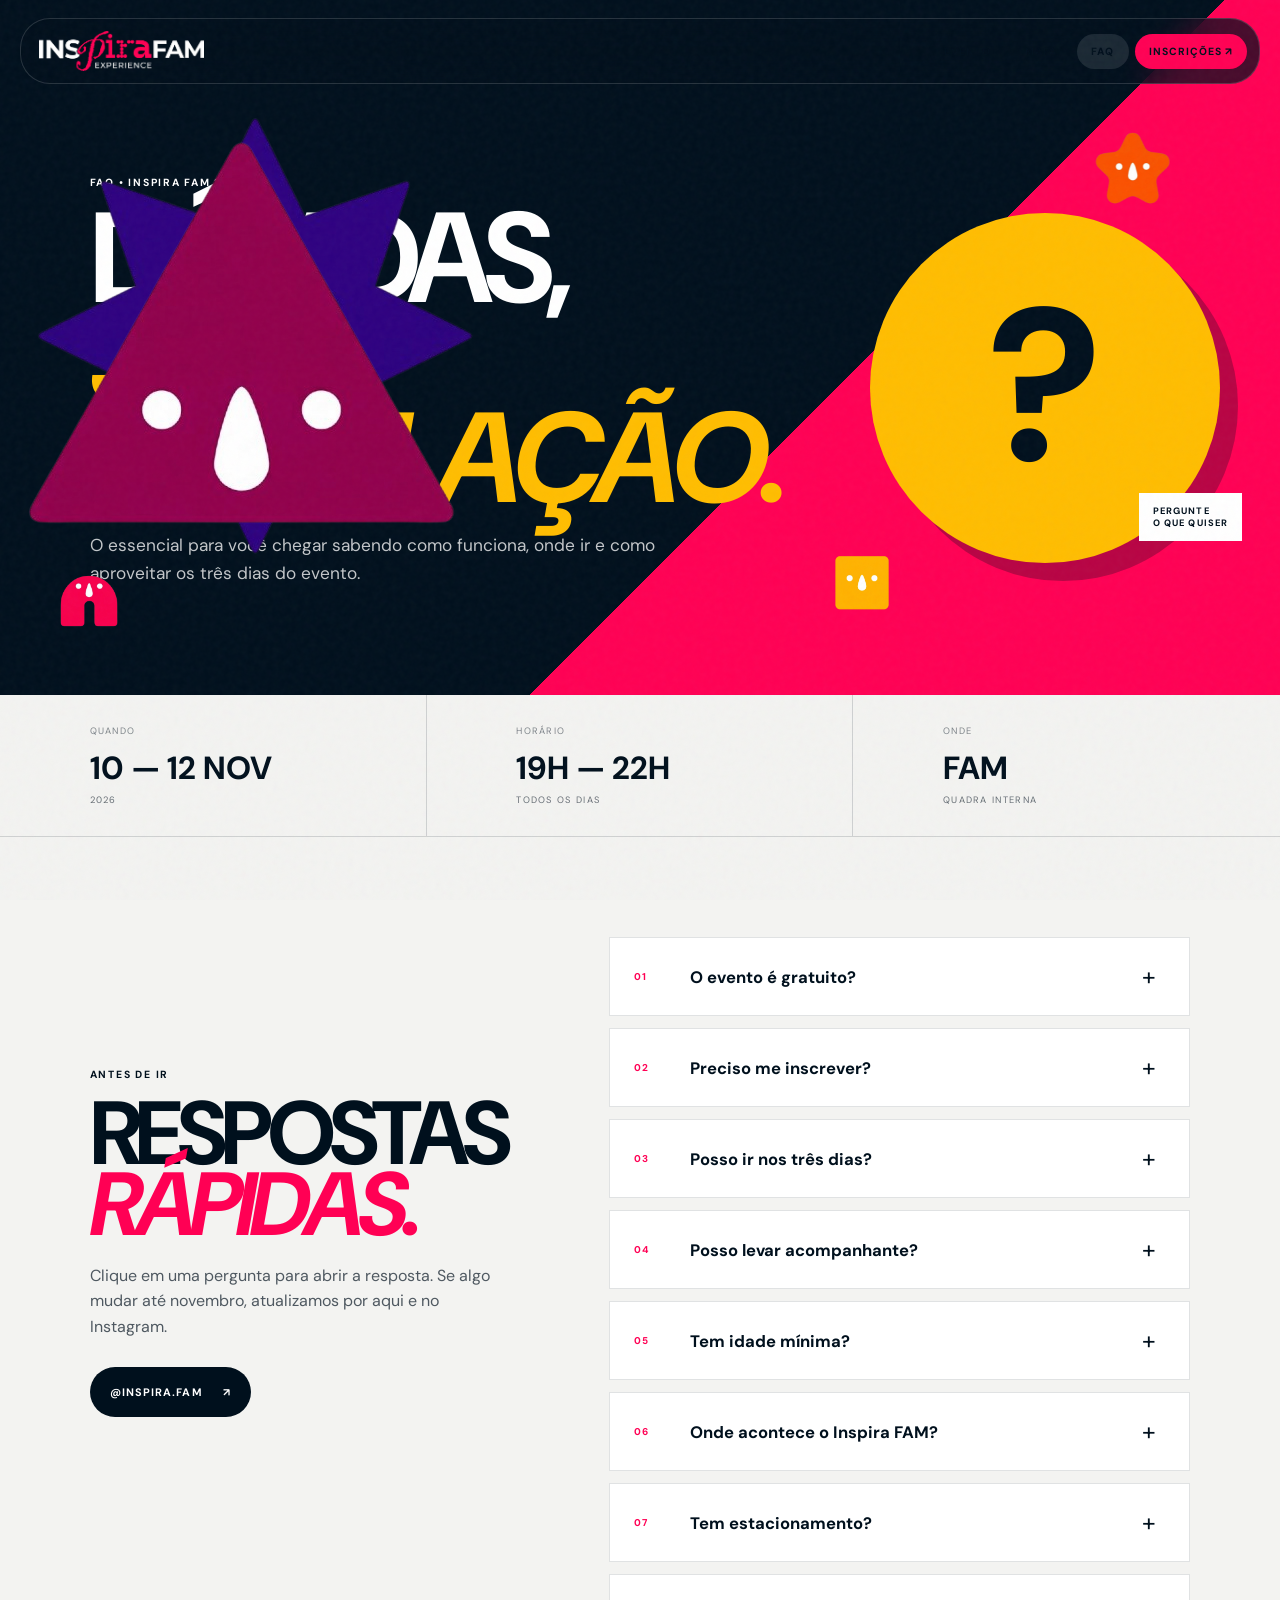
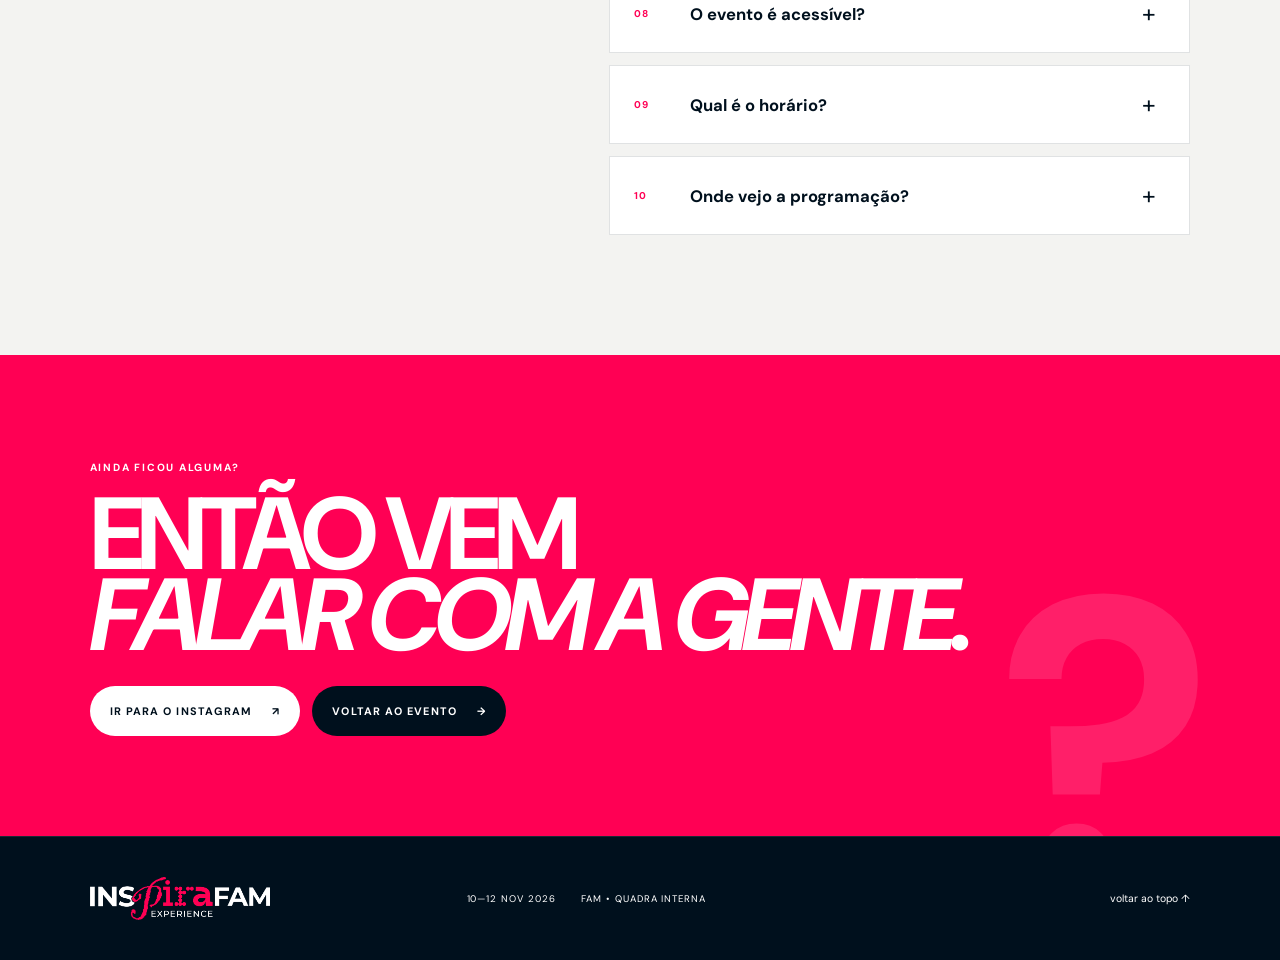
==== commit a5d7ce3e: "commit4" ====
--- a/faq.html
+++ b/faq.html
@@ -46,6 +46,8 @@
       <img class="mascot faq-sticker faq-sticker-star" src="ativos/brand/mascote-estrela.png" alt="">
       <img class="mascot faq-sticker faq-sticker-arc" src="ativos/brand/mascote-arco.png" alt="">
       <img class="mascot faq-sticker faq-sticker-square" src="ativos/brand/mascote-quadrado.png" alt="">
+      <img class="mascot faq-sticker faq-top-burst" src="ativos/brand/mascote-explosao.png" alt="">
+      <img class="mascot faq-sticker faq-top-triangle" src="ativos/brand/mascote-triangulo.png" alt="">
     </section>
 
     <section class="faq2-quick section-light">
--- a/style.css
+++ b/style.css
@@ -6772,3 +6772,129 @@
   .map-extra-burst { width: 52px; left: 12px; bottom: 7%; }
   .map-extra-triangle { width: 44px; right: 18px; top: 24%; }
 }
+
+
+/* =========================================================
+   09. AJUSTES MOBILE-FIRST — REVISÃO 11/09
+   Home + Galeria + Instagram + Mapa + FAQ + Inscrições
+========================================================= */
+
+/* ---------- HOME / HERO: todos os stickers acima da logo ---------- */
+@media (max-width: 620px) {
+  .event-page .hero { min-height: 100svh; padding: 50vh 20px 12vh !important; align-items: flex-start; }
+  .event-page .hero-copy { width: 100%; }
+  .event-page .hero-logo { width: min(92vw, 620px); margin: 14px 0 22px; }
+
+  .event-page .hero-mascot { z-index: 4; opacity: 1 !important; filter: none !important; }
+  .event-page .hero-mascot.m-star { width: 62px !important; top: 18vh !important; right: 10vw !important; left: auto !important; bottom: auto !important; }
+  .event-page .hero-mascot.m-square { width: 52px !important; top: 30vh !important; right: 13vw !important; left: auto !important; bottom: auto !important; }
+  .event-page .hero-sticker-arc { width: 58px !important; top: 23vh !important; left: 8vw !important; right: auto !important; bottom: auto !important; }
+  .event-page .hero-sticker-triangle { width: 46px !important; top: 26vh !important; left: 45vw !important; right: auto !important; bottom: auto !important; }
+  .event-page .hero-sticker-burst { width: 54px !important; top: 36vh !important; left: 34vw !important; right: auto !important; bottom: auto !important; }
+}
+
+/* ---------- PROGRAMAÇÃO: absorve as infos da antiga seção amarela ---------- */
+.schedule-callout { max-width: 780px; }
+.schedule-callout span { color: var(--yellow); }
+.schedule-callout small { display: block; margin-top: 7px; opacity: .62; line-height: 1.45; }
+
+/* ---------- GALERIA: mais respiro + stickers reposicionados ---------- */
+.editorial-gallery.uniform-gallery { gap: 24px !important; }
+.gallery-head { position: relative; z-index: 2; }
+.sticker-gallery-1 { width: 76px !important; right: auto !important; left: clamp(260px, 31vw, 500px) !important; top: 105px !important; opacity: 1 !important; filter: none !important; z-index: 3; }
+.sticker-gallery-2 { width: 68px !important; left: 6vw !important; bottom: 150px !important; opacity: 1 !important; filter: none !important; z-index: 3; }
+
+@media (max-width: 620px) {
+  .editorial-gallery.uniform-gallery { gap: 16px !important; padding-inline: 10px; }
+  .editorial-gallery.uniform-gallery .photo-placeholder { aspect-ratio: 4 / 5; }
+  .sticker-gallery-1 { width: 48px !important; left: auto !important; right: 22px !important; top: 108px !important; }
+  .sticker-gallery-2 { width: 48px !important; left: 18px !important; bottom: 190px !important; }
+  .gallery-marquee { bottom: 35px !important; }
+}
+
+/* ---------- INSTAGRAM: remove mosaico e cria transição branco -> rosa ---------- */
+.social-new {
+  background: linear-gradient(180deg, var(--off) 0%, #ffffff 34%, #ffd4e1 68%, var(--pink) 100%) !important;
+  color: var(--navy) !important;
+  grid-template-columns: 1fr !important;
+  min-height: 700px;
+}
+.social-new::before { display: none !important; }
+.social-new .social-copy { max-width: 860px; }
+.social-new .social-copy h2,
+.social-new .social-copy h2 i,
+.social-new .social-copy p,
+.social-new .social-handle { color: var(--navy) !important; }
+.social-new .button-light { background: var(--navy) !important; color: white !important; }
+.social-new .social-visual { display: none !important; }
+.social-new .social-marquee { color: var(--navy) !important; opacity: .09 !important; }
+
+@media (max-width: 620px) {
+  .social-new { min-height: 640px; padding: 90px 20px 140px !important; }
+  .social-new .social-handle { font-size: clamp(2.4rem, 12vw, 4.6rem) !important; }
+}
+
+/* ---------- MAPA: constelação de 5 stickers acima do texto ---------- */
+.map-orbit-mascot,
+.map-extra { opacity: 1 !important; filter: none !important; z-index: 5; }
+.map-extra-arc,
+.map-extra-square { position: absolute; pointer-events: none; }
+
+@media (max-width: 620px) {
+  .map-hero { min-height: 100svh; padding-top: 50vh !important; }
+  .map-orbit { inset: 0 !important; width: 100% !important; height: 100% !important; pointer-events: none; }
+  .map-orbit-ring { opacity: .14 !important; }
+  .map-orbit-mascot { width: 58px !important; top: 18vh !important; left: 10vw !important; right: auto !important; bottom: auto !important; }
+  .map-extra-burst { width: 48px !important; top: 23vh !important; left: 42vw !important; right: auto !important; bottom: auto !important; }
+  .map-extra-triangle { width: 44px !important; top: 31vh !important; right: 12vw !important; left: auto !important; bottom: auto !important; }
+  .map-extra-arc { width: 54px !important; top: 34vh !important; left: 14vw !important; }
+  .map-extra-square { width: 46px !important; top: 20vh !important; right: 14vw !important; }
+}
+
+/* ---------- FAQ: todos os stickers no topo; limpa o resto ---------- */
+.faq2-content > .faq-sticker,
+.faq2-final > .faq-sticker { display: none !important; }
+.faq2-hero .faq-sticker { opacity: 1 !important; filter: none !important; z-index: 4; }
+.faq-top-burst,
+.faq-top-triangle { position: absolute; pointer-events: none; }
+
+@media (max-width: 620px) {
+  .faq2-hero { min-height: 100svh; padding-top: 49vh !important; }
+  .faq2-copy { position: relative; z-index: 3; }
+  .faq2-hero .faq-sticker-star { width: 58px !important; top: 18vh !important; right: 12vw !important; left: auto !important; bottom: auto !important; }
+  .faq2-hero .faq-sticker-arc { width: 54px !important; top: 30vh !important; left: 10vw !important; right: auto !important; bottom: auto !important; }
+  .faq2-hero .faq-sticker-square { width: 46px !important; top: 22vh !important; left: 47vw !important; right: auto !important; bottom: auto !important; }
+  .faq2-hero .faq-top-burst { width: 48px !important; top: 34vh !important; right: 17vw !important; }
+  .faq2-hero .faq-top-triangle { width: 44px !important; top: 25vh !important; left: 20vw !important; }
+}
+
+/* ---------- INSCRIÇÕES: todos os stickers acima do texto ---------- */
+.registration-hero > .registration-m1,
+.registration-hero > .registration-m2,
+.registration-hero > .registration-extra { display: none !important; }
+.registration-sticker-cloud { position: absolute; inset: 0; z-index: 3; pointer-events: none; }
+.registration-top-sticker { position: absolute; display: block; opacity: 1; filter: none; animation: float 5s infinite ease-in-out; }
+.registration-top-star { width: 68px; top: 18%; right: 12%; }
+.registration-top-square { width: 56px; top: 28%; right: 28%; animation-delay: -.8s; }
+.registration-top-arc { width: 64px; top: 22%; left: 10%; animation-delay: -1.2s; }
+.registration-top-triangle { width: 52px; top: 34%; left: 32%; animation-delay: -1.8s; }
+.registration-top-burst { width: 58px; top: 16%; left: 46%; animation-delay: -2.1s; }
+
+#success-mascot { display: none !important; }
+.success-sticker-cloud { width: min(420px, 92%); margin: 0 auto 34px; display: flex; justify-content: center; align-items: center; gap: 14px; }
+.success-sticker-cloud img { width: 56px; max-height: 62px; object-fit: contain; animation: float 5s infinite ease-in-out; }
+.success-sticker-cloud img:nth-child(2) { animation-delay: -.8s; }
+.success-sticker-cloud img:nth-child(3) { animation-delay: -1.5s; }
+.success-sticker-cloud img:nth-child(4) { animation-delay: -2s; }
+.success-sticker-cloud img:nth-child(5) { animation-delay: -2.5s; }
+
+@media (max-width: 620px) {
+  .registration-hero { min-height: 100svh; padding-top: 50vh !important; }
+  .registration-top-star { width: 58px; top: 18vh; right: 10vw; }
+  .registration-top-square { width: 46px; top: 29vh; right: 18vw; }
+  .registration-top-arc { width: 54px; top: 24vh; left: 9vw; }
+  .registration-top-triangle { width: 44px; top: 34vh; left: 38vw; }
+  .registration-top-burst { width: 48px; top: 18vh; left: 45vw; }
+  .success-sticker-cloud { gap: 10px; margin-bottom: 28px; }
+  .success-sticker-cloud img { width: 44px; max-height: 50px; }
+}
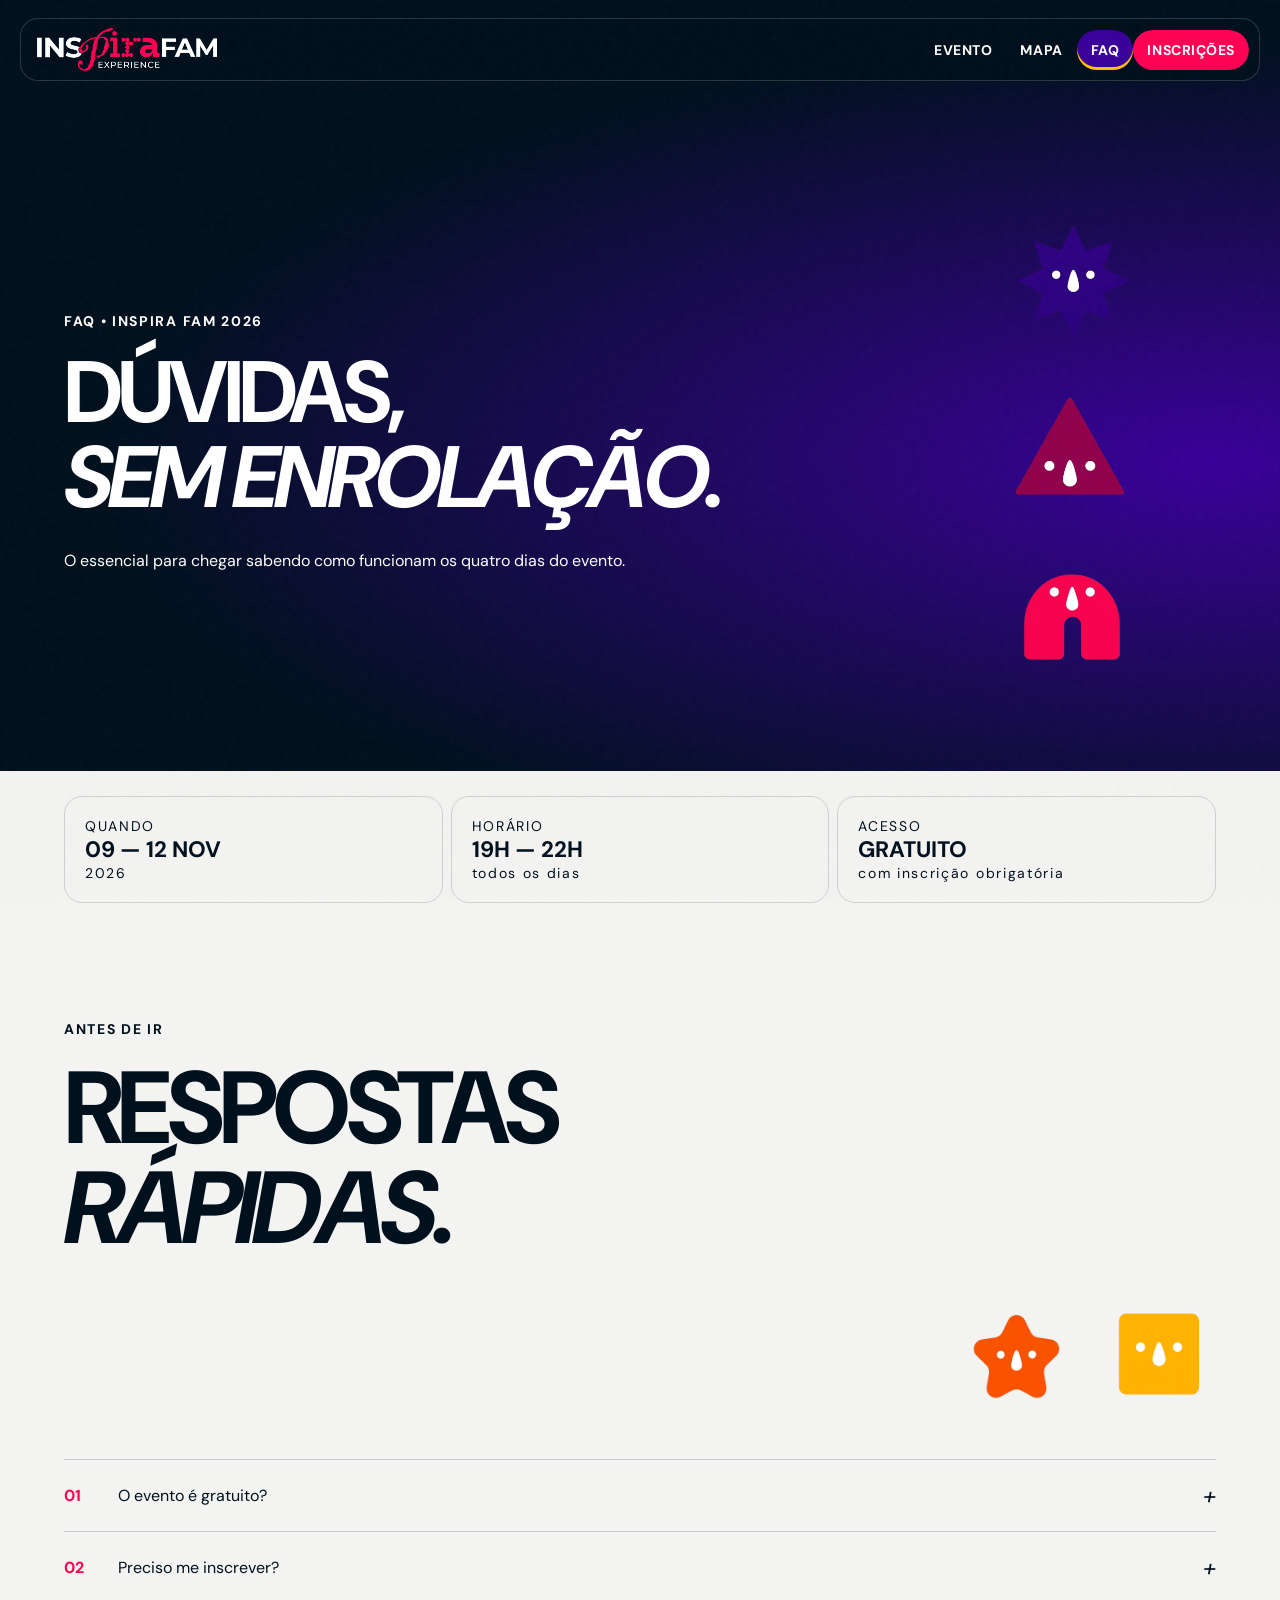
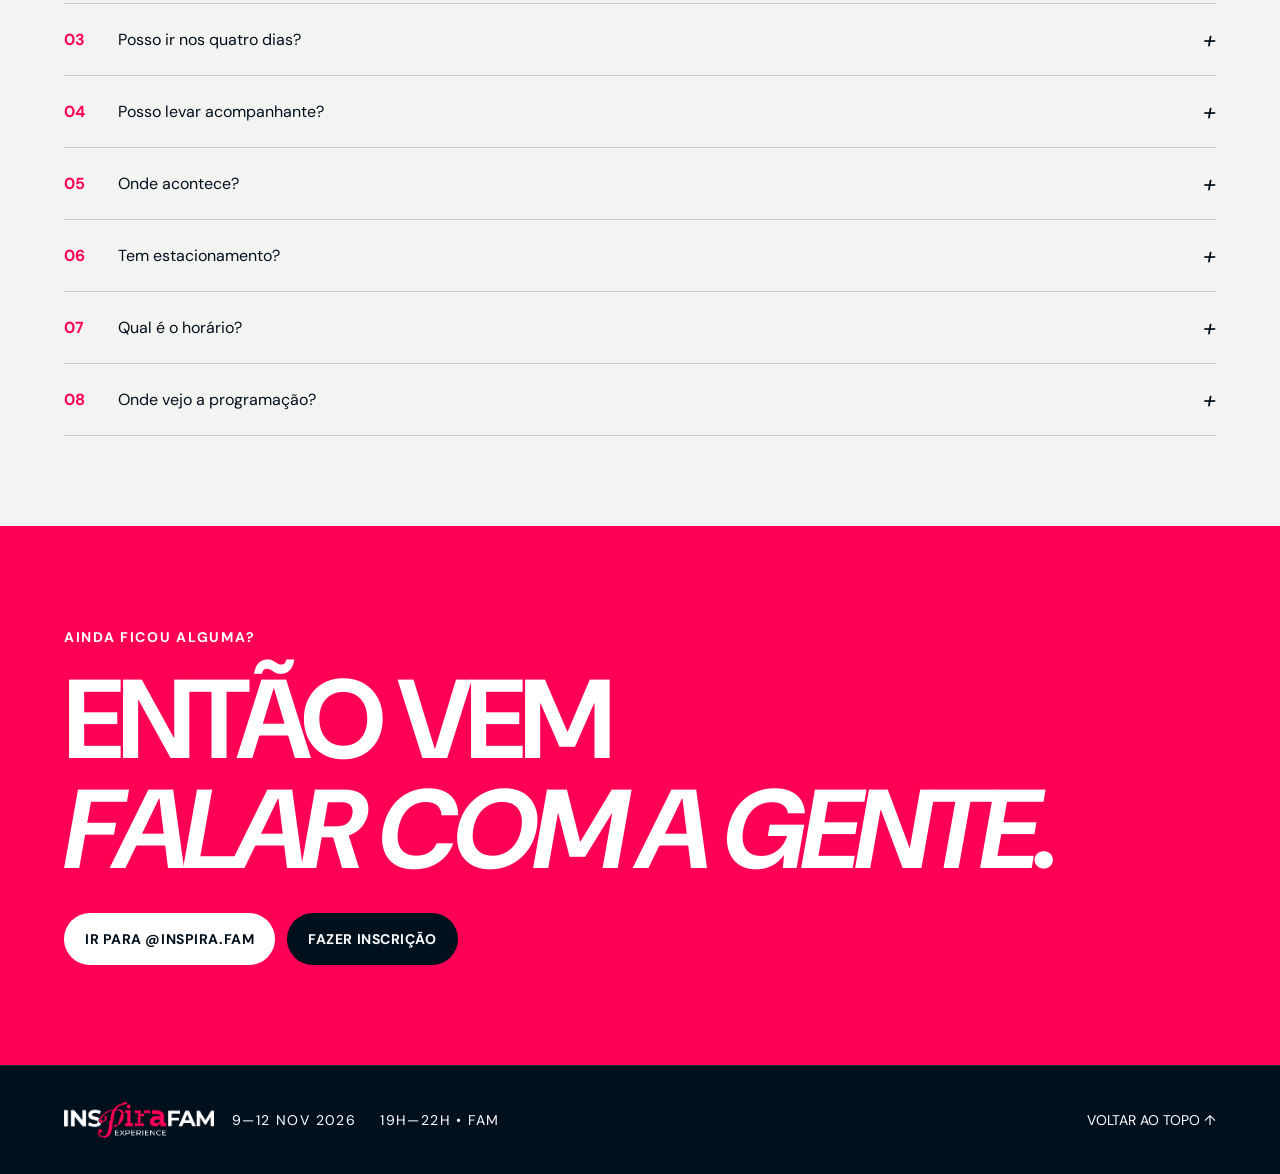
==== commit 5f8a3196: "teste 1" ====
--- a/faq.html
+++ b/faq.html
@@ -1,171 +1,178 @@
 <!doctype html>
 <html lang="pt-BR">
 <head>
+  <link rel="icon" href="ativos/brand/mascote-explosao.png" type="image/png">
   <meta charset="utf-8">
-  <meta name="viewport" content="width=device-width, initial-scale=1">
+  <meta name="viewport" content="width=device-width,initial-scale=1,viewport-fit=cover">
   <meta name="theme-color" content="#00101d">
-  <meta name="description" content="Dúvidas frequentes — Inspira FAM Experience 2026">
   <title>FAQ — Inspira FAM Experience</title>
-  <link rel="stylesheet" href="style.css">
+  <link rel="stylesheet" href="style.css?v=20261002-nav">
 </head>
-<body class="faq-page faq-page-v2">
-  <div class="noise" aria-hidden="true"></div>
-
-  <header class="site-nav" id="top">
-    <a class="brand-link" href="index.html" aria-label="Inspira FAM Experience">
-      <img src="ativos/brand/logo-experience-horizontal.png" alt="Inspira FAM Experience">
-    </a>
-
-    <nav aria-label="Navegação principal">
-      <a class="nav-link" href="index.html">Evento</a>
-      <a class="nav-link" href="mapa.html">Mapa</a>
-      <a class="nav-link active" href="faq.html">FAQ</a>
-      <a class="nav-link nav-cta" href="inscricoes.html">Inscrições <span>↗</span></a>
-    </nav>
+<body id="top" class="page-faq">
+  <div class="noise" aria-hidden="true">
+</div>
+  <!-- NAVEGAÇÃO: links comuns e menu mobile -->
+  <header class="site-nav">
+    <a class="brand-link" href="index.html">
+<img src="ativos/brand/logo-experience-horizontal.png" alt="Inspira FAM Experience">
+</a>
+    <button class="menu-toggle" type="button" aria-label="Abrir menu" aria-expanded="false">
+<span>
+</span>
+<span>
+</span>
+</button>
+    <nav class="nav-links" aria-label="Navegação principal">
+<a class="nav-link" href="index.html">Evento</a>
+<a class="nav-link" href="mapa.html">Mapa</a>
+<a class="nav-link active" aria-current="page" href="faq.html">FAQ</a>
+<a class="nav-link nav-cta" href="inscricoes.html">Inscrições</a>
+</nav>
   </header>
-
-  <main>
-    <section class="faq2-hero">
-      <div class="faq2-copy reveal">
-        <span class="kicker">FAQ • INSPIRA FAM 2026</span>
-        <h1>
-          DÚVIDAS,<br>
-          <i>SEM ENROLAÇÃO.</i>
-        </h1>
-        <p>
-          O essencial para você chegar sabendo como funciona,
-          onde ir e como aproveitar os três dias do evento.
-        </p>
-      </div>
-
-      <div class="faq2-mark reveal" aria-hidden="true">
-        <span>?</span>
-        <small>PERGUNTE<br>O QUE QUISER</small>
-      </div>
-
-      <img class="mascot faq-sticker faq-sticker-star" src="ativos/brand/mascote-estrela.png" alt="">
-      <img class="mascot faq-sticker faq-sticker-arc" src="ativos/brand/mascote-arco.png" alt="">
-      <img class="mascot faq-sticker faq-sticker-square" src="ativos/brand/mascote-quadrado.png" alt="">
-      <img class="mascot faq-sticker faq-top-burst" src="ativos/brand/mascote-explosao.png" alt="">
-      <img class="mascot faq-sticker faq-top-triangle" src="ativos/brand/mascote-triangulo.png" alt="">
+  <a class="skip-link" href="#conteudo">Pular para conteúdo</a>
+  <main id="conteudo">
+    
+    <!-- SEÇÃO DA PÁGINA -->
+    <section class="subhero faq-hero">
+<div class="reveal">
+<span class="kicker">FAQ • INSPIRA FAM 2026</span>
+<h1>DÚVIDAS,<br>
+<i>SEM ENROLAÇÃO.</i>
+</h1>
+<p>O essencial para chegar sabendo como funcionam os quatro dias do evento.</p>
+</div>
+<!-- STICKERS: espaço reservado no layout; não sobrepõe conteúdo -->
+<div class="sticker-rail hero-rail" aria-hidden="true">
+<img src="ativos/brand/mascote-explosao.png" alt="" loading="lazy">
+<img src="ativos/brand/mascote-triangulo.png" alt="" loading="lazy">
+<img src="ativos/brand/mascote-arco.png" alt="" loading="lazy">
+</div>
+</section>
+    
+    <!-- SEÇÃO DA PÁGINA -->
+    <section class="quick-facts section-light">
+      <article>
+<span>QUANDO</span>
+<strong>09 — 12 NOV</strong>
+<small>2026</small>
+</article>
+      <article>
+<span>HORÁRIO</span>
+<strong>19H — 22H</strong>
+<small>todos os dias</small>
+</article>
+      <article>
+<span>ACESSO</span>
+<strong>GRATUITO</strong>
+<small>com inscrição obrigatória</small>
+</article>
     </section>
-
-    <section class="faq2-quick section-light">
-      <article class="reveal">
-        <span>QUANDO</span>
-        <strong>10 — 12 NOV</strong>
-        <small>2026</small>
-      </article>
-
-      <article class="reveal">
-        <span>HORÁRIO</span>
-        <strong>19H — 22H</strong>
-        <small>todos os dias</small>
-      </article>
-
-      <article class="reveal">
-        <span>ONDE</span>
-        <strong>FAM</strong>
-        <small>quadra interna</small>
-      </article>
-    </section>
-
-    <section class="faq2-content section-light">
-      <div class="faq2-intro reveal">
-        <span class="kicker">ANTES DE IR</span>
-        <h2>
-          RESPOSTAS<br>
-          <i>RÁPIDAS.</i>
-        </h2>
-        <p>
-          Clique em uma pergunta para abrir a resposta.
-          Se algo mudar até novembro, atualizamos por aqui e no Instagram.
-        </p>
-
-        <a class="button button-dark" href="https://www.instagram.com/inspira.fam/" target="_blank" rel="noopener">
-          @INSPIRA.FAM <span>↗</span>
-        </a>
-      </div>
-
-      <img class="mascot faq-sticker faq-sticker-burst" src="ativos/brand/mascote-explosao.png" alt="">
-      <img class="mascot faq-sticker faq-sticker-triangle" src="ativos/brand/mascote-triangulo.png" alt="">
-
-      <div class="faq2-list reveal">
+    
+    <!-- SEÇÃO DA PÁGINA -->
+    <section class="faq-content section-light">
+      <div class="section-heading reveal">
+<span class="kicker">ANTES DE IR</span>
+<h2>RESPOSTAS<br>
+<i>RÁPIDAS.</i>
+</h2>
+</div>
+      <!-- STICKERS: espaço reservado no layout; não sobrepõe conteúdo -->
+<div class="sticker-rail " aria-hidden="true">
+<img src="ativos/brand/mascote-estrela.png" alt="" loading="lazy">
+<img src="ativos/brand/mascote-quadrado.png" alt="" loading="lazy">
+</div>
+<div class="faq-list reveal">
         <details>
-          <summary><b>01</b><span>O evento é gratuito?</span><i>+</i></summary>
-          <p>As condições de acesso serão confirmadas pela organização. Consulte a comunicação oficial antes do evento.</p>
-        </details>
-
+<summary>
+<b>01</b>
+<span>O evento é gratuito?</span>
+<i>+</i>
+</summary>
+<p>Sim. O Inspira FAM Experience é gratuito e aberto a todos. Para acessar o evento, é necessário realizar a inscrição pelo site.</p>
+</details>
         <details>
-          <summary><b>02</b><span>Preciso me inscrever?</span><i>+</i></summary>
-          <p>Recomendamos a inscrição antecipada pelo site para facilitar a organização e o acesso ao Inspira FAM.</p>
-        </details>
-
+<summary>
+<b>02</b>
+<span>Preciso me inscrever?</span>
+<i>+</i>
+</summary>
+<p>Sim. A inscrição é necessária para o acesso ao evento, mesmo a entrada sendo gratuita.</p>
+</details>
         <details>
-          <summary><b>03</b><span>Posso ir nos três dias?</span><i>+</i></summary>
-          <p>Sim. A proposta é que você possa acompanhar os três dias. Cada noite terá experiências e programação próprias.</p>
-        </details>
-
+<summary>
+<b>03</b>
+<span>Posso ir nos quatro dias?</span>
+<i>+</i>
+</summary>
+<p>Sim. O evento acontece de 9 a 12 de novembro, das 19h às 22h.</p>
+</details>
         <details>
-          <summary><b>04</b><span>Posso levar acompanhante?</span><i>+</i></summary>
-          <p>Na inscrição de visitante você pode informar a quantidade de pessoas. Regras adicionais, caso existam, serão comunicadas pela organização.</p>
-        </details>
-
+<summary>
+<b>04</b>
+<span>Posso levar acompanhante?</span>
+<i>+</i>
+</summary>
+<p>Na inscrição de visitante, informe a quantidade de pessoas que participarão.</p>
+</details>
         <details>
-          <summary><b>05</b><span>Tem idade mínima?</span><i>+</i></summary>
-          <p>Se houver uma regra específica de idade para a edição 2026, ela será divulgada junto às orientações oficiais do evento.</p>
-        </details>
-
+<summary>
+<b>05</b>
+<span>Onde acontece?</span>
+<i>+</i>
+</summary>
+<p>Na Faculdade de Americana — FAM, Av. Joaquim Boer, 733, Jardim Luciene, Americana — SP. O evento acontece na quadra interna.</p>
+</details>
         <details>
-          <summary><b>06</b><span>Onde acontece o Inspira FAM?</span><i>+</i></summary>
-          <p>Na Faculdade de Americana — FAM, Av. Joaquim Boer, 733, Jardim Luciene, Americana — SP. O evento acontece na quadra interna.</p>
-        </details>
-
+<summary>
+<b>06</b>
+<span>Tem estacionamento?</span>
+<i>+</i>
+</summary>
+<p>Sim. O estacionamento liberado nos dias do evento é o da Av. Unitika.</p>
+</details>
         <details>
-          <summary><b>07</b><span>Tem estacionamento?</span><i>+</i></summary>
-          <p>A faculdade possui acessos de estacionamento. A entrada indicada para o evento será divulgada pela organização.</p>
-        </details>
-
+<summary>
+<b>07</b>
+<span>Qual é o horário?</span>
+<i>+</i>
+</summary>
+<p>De 9 a 12 de novembro de 2026, das 19h às 22h.</p>
+</details>
         <details>
-          <summary><b>08</b><span>O evento é acessível?</span><i>+</i></summary>
-          <p>Para necessidades específicas de acessibilidade, procure a equipe de recepção ou entre em contato com a organização antes da visita.</p>
-        </details>
-
-        <details>
-          <summary><b>09</b><span>Qual é o horário?</span><i>+</i></summary>
-          <p>O Inspira FAM acontece de 10 a 12 de novembro de 2026, das 19h às 22h.</p>
-        </details>
-
-        <details>
-          <summary><b>10</b><span>Onde vejo a programação?</span><i>+</i></summary>
-          <p>A programação fica na página principal e pode receber atualizações até a realização do evento.</p>
-        </details>
+<summary>
+<b>08</b>
+<span>Onde vejo a programação?</span>
+<i>+</i>
+</summary>
+<p>A programação oficial será divulgada em breve na página principal. Acompanhe também as novidades no Instagram @inspira.fam.</p>
+</details>
       </div>
     </section>
-
-    <section class="faq2-final section-pink">
-      <img class="mascot faq-sticker faq-sticker-final-star" src="ativos/brand/mascote-estrela.png" alt="">
-      <img class="mascot faq-sticker faq-sticker-final-square" src="ativos/brand/mascote-quadrado.png" alt="">
-      <div class="reveal">
-        <span class="kicker">AINDA FICOU ALGUMA?</span>
-        <h2>ENTÃO VEM<br><i>FALAR COM A GENTE.</i></h2>
-        <div class="faq2-actions">
-          <a class="button button-light" href="https://www.instagram.com/inspira.fam/" target="_blank" rel="noopener">IR PARA O INSTAGRAM <span>↗</span></a>
-          <a class="button button-dark" href="index.html">VOLTAR AO EVENTO <span>→</span></a>
-        </div>
-      </div>
-    </section>
+    
+    <!-- SEÇÃO DA PÁGINA -->
+    <section class="faq-final">
+<div class="reveal">
+<span class="kicker">AINDA FICOU ALGUMA?</span>
+<h2>ENTÃO VEM<br>
+<i>FALAR COM A GENTE.</i>
+</h2>
+<div class="button-row">
+<a class="button button-light" href="https://www.instagram.com/inspira.fam/" target="_blank" rel="noopener">IR PARA @INSPIRA.FAM</a>
+<a class="button button-dark" href="inscricoes.html">FAZER INSCRIÇÃO</a>
+</div>
+</div>
+</section>
   </main>
-
-  <footer class="footer section-dark">
-    <img src="ativos/brand/logo-experience-horizontal.png" alt="Inspira FAM Experience">
-    <div>
-      <span>10—12 NOV 2026</span>
-      <span>FAM • QUADRA INTERNA</span>
-    </div>
-    <a href="#top" class="back-to-top">voltar ao topo ↑</a>
-  </footer>
-
-  <script src="script.js"></script>
+  <!-- RODAPÉ: retorno ao topo / à página do evento -->
+  <footer class="footer">
+<img src="ativos/brand/logo-experience-horizontal.png" alt="Inspira FAM Experience">
+<div>
+<span>9—12 NOV 2026</span>
+<span>19H—22H • FAM</span>
+</div>
+<a href="#top" data-back-top>voltar ao topo ↑</a>
+</footer>
+  <script src="script.js?v=20261002-mobile">
+</script>
 </body>
-</html>
+</html>
--- a/style.css
+++ b/style.css
@@ -1,6900 +1,1925 @@
+@import url("https://fonts.googleapis.com/css2?family=DM+Sans:ital,wght@0,400;0,500;0,700;1,700&display=swap");
+
+
 /* =========================================================
-   STYLE.CSS — INSPIRA FAM EXPERIENCE
-
-   COMO ENCONTRAR CADA PARTE:
-
-   01. BASE GLOBAL
-       → variáveis
-       → reset
-       → tipografia
-       → reveal
-
-   02. COMPONENTES
-       → menu
-       → botões
-       → mascotes
-       → footer
-       → modais
-
-   03. HOME
-       → hero
-       → manifesto
-       → impacto
-       → experiências
-       → galeria
-       → próxima edição
-       → CTA
-
-   04. INSCRIÇÕES
-       → hero
-       → cards de escolha
-       → formulários
-       → sucesso
-
-   05. MAPA
-       → hero
-       → mapa interativo
-       → legenda
-       → modal
-       → final
-
-   06. ANIMAÇÕES
-
-   07. MOBILE
-       → menu
-       → home
-       → inscrições
-       → mapa
-       → modais
-
-   DICA:
-   use CTRL + F e pesquise pelo título da seção
-   ou pelo nome da classe.
+   INSPIRA FAM EXPERIENCE 2026 — STYLE NOVO
+   Mobile-first. Use CTRL+F pelos títulos abaixo.
 ========================================================= */
-
-
-@import url(
-  "https://fonts.googleapis.com/css2?family=DM+Sans:ital,wght@0,400;0,500;0,700;1,700&display=swap"
-);
-
+:root{
+--navy:#00101d;
+--purple:#390099;
+--magenta:#9e0059;
+--pink:#ff0054;
+--orange:#ff5400;
+--yellow:#ffbd00;
+--off:#f3f3f1;
+--white:#fff;
+--ink:#071421;
+--ease:cubic-bezier(.22,.8,.22,1);
+--radius:28px;
+--pad:clamp(22px,5vw,72px)}
+
+*{
+box-sizing:border-box}
+
+html{
+scroll-behavior:smooth;
+scroll-padding-top:90px}
+
+body{
+margin:0;
+background:var(--navy);
+color:#fff;
+font-family:"DM Sans",sans-serif;
+overflow-x:hidden}
+
+body.menu-open{
+overflow:hidden}
+
+button,a,input,textarea,select{
+font:inherit;
+-webkit-tap-highlight-color:transparent}
+
+button{
+cursor:pointer}
+
+a{
+color:inherit;
+text-decoration:none}
+
+img,video{
+display:block;
+max-width:100%}
+
+h1,h2,h3,p{
+margin-top:0}
+
+h1,h2{
+font-size:clamp(3.2rem,12vw,8rem);
+line-height:.82;
+letter-spacing:-.065em;
+margin-bottom:28px}
+
+h1 i,h2 i{
+font-style:italic}
+
+p{
+line-height:1.65}
+
+.section-dark{
+background:var(--navy);
+color:#fff}
+.section-light{
+background:var(--off);
+color:var(--navy)}
+
+.section-gradient{
+background:linear-gradient(135deg,var(--purple),var(--magenta),var(--pink));
+color:#fff}
+
+.kicker,.eyebrow{
+display:inline-block;
+font-size:.7rem;
+font-weight:700;
+letter-spacing:.17em;
+text-transform:uppercase;
+margin-bottom:20px}
+
+.section-index{
+position:absolute;
+top:26px;
+left:var(--pad);
+font-size:.65rem;
+letter-spacing:.16em;
+opacity:.45}
+
+.noise{
+position:fixed;
+inset:0;
+pointer-events:none;
+z-index:999;
+opacity:.025;
+background-image:url("data:image/svg+xml,%3Csvg viewBox='0 0 180 180' xmlns='http://www.w3.org/2000/svg'%3E%3Cfilter id='n'%3E%3CfeTurbulence type='fractalNoise' baseFrequency='.8' numOctaves='3'/%3E%3C/filter%3E%3Crect width='100%25' height='100%25' filter='url(%23n)'/%3E%3C/svg%3E")}
+
+
+/* REVEAL / ACESSIBILIDADE */
+.reveal{
+opacity:0;
+transform:translateY(26px);
+filter:blur(4px);
+transition:opacity .7s var(--ease),transform .7s var(--ease),filter .7s var(--ease)}
+
+.reveal.visible{
+opacity:1;
+transform:none;
+filter:none}
+
+@media(prefers-reduced-motion:reduce){
+html{
+scroll-behavior:auto}
+.reveal{
+opacity:1;
+transform:none;
+filter:none;
+transition:none}
+.float-a,.float-b,.float-c{
+animation:none!important}
+}
+
+
+/* MENU */
+.site-nav{
+position:fixed;
+z-index:700;
+top:12px;
+left:12px;
+right:12px;
+min-height:62px;
+padding:9px 10px 9px 16px;
+display:flex;
+align-items:center;
+justify-content:space-between;
+background:rgba(0,16,29,.82);
+border:1px solid rgba(255,255,255,.16);
+border-radius:24px;
+backdrop-filter:blur(18px)}
+
+.brand-link img{
+width:145px}
+
+.menu-toggle{
+width:44px;
+height:44px;
+border:0;
+border-radius:50%;
+background:var(--pink);
+display:grid;
+place-content:center;
+gap:6px}
+
+.menu-toggle span{
+width:19px;
+height:2px;
+background:#fff;
+transition:.3s}
+
+.menu-open .menu-toggle span:first-child{
+transform:translateY(4px) rotate(45deg)}
+
+.menu-open .menu-toggle span:last-child{
+transform:translateY(-4px) rotate(-45deg)}
+
+.nav-links{
+position:fixed;
+inset:84px 12px auto;
+display:none;
+flex-direction:column;
+padding:14px;
+background:rgba(0,16,29,.96);
+border:1px solid rgba(255,255,255,.15);
+border-radius:24px;
+box-shadow:0 20px 60px rgba(0,0,0,.3)}
+
+.menu-open .nav-links{
+display:flex}
+
+.nav-link{
+padding:16px 18px;
+border-radius:16px;
+font-size:.75rem;
+font-weight:700;
+letter-spacing:.1em;
+text-transform:uppercase}
+
+.nav-link.active{
+background:rgba(255,255,255,.1)}
+.nav-cta{
+background:var(--pink)}
+
+
+/* BOTÕES */
+.button{
+display:inline-flex;
+align-items:center;
+justify-content:center;
+gap:16px;
+min-height:52px;
+padding:15px 21px;
+border:0;
+border-radius:999px;
+font-size:.7rem;
+font-weight:700;
+letter-spacing:.1em;
+text-transform:uppercase;
+transition:transform .25s var(--ease),box-shadow .25s}
+
+.button:active{
+transform:scale(.97)}
+.button-light{
+background:#fff;
+color:var(--navy)}
+.button-dark{
+background:var(--navy);
+color:#fff}
+.button-pink{
+background:var(--pink);
+color:#fff}
+
+.button-row,.hero-actions{
+display:flex;
+flex-wrap:wrap;
+gap:12px;
+align-items:center}
+
+
+/* HERO HOME */
+.hero{
+position:relative;
+min-height:100svh;
+padding:145px var(--pad) 85px;
+display:flex;
+align-items:flex-end;
+overflow:hidden;
+background:var(--navy)}
+
+.hero-stripes{
+position:absolute;
+inset:-20%;
+background:repeating-linear-gradient(110deg,transparent 0 90px,rgba(255,0,84,.11) 90px 150px,transparent 150px 220px,rgba(255,84,0,.09) 220px 280px)}
+
+.hero-media{
+position:absolute;
+inset:82px 0 auto 20%;
+height:52svh;
+overflow:hidden;
+clip-path:polygon(10% 0,100% 5%,94% 100%,0 90%)}
+
+.hero-video{
+width:100%;
+height:100%;
+object-fit:cover}
+
+.hero-gradient{
+position:absolute;
+inset:0;
+background:linear-gradient(180deg,rgba(0,16,29,.05) 20%,rgba(0,16,29,.88) 75%,var(--navy))}
+
+.hero-copy{
+position:relative;
+z-index:4;
+max-width:700px}
+
+.hero-logo{
+width:min(560px,85vw);
+margin-bottom:24px}
+
+.hero-subtitle{
+font-size:clamp(1.15rem,4.8vw,1.7rem);
+max-width:480px}
+
+.access-note{
+font-size:.68rem;
+letter-spacing:.08em;
+text-transform:uppercase}
+.access-note b{
+color:var(--yellow)}
+
+.sticker{
+position:absolute;
+pointer-events:none;
+width:70px;
+z-index:3}
+.sticker-star{
+right:5%;
+top:20%}
+.sticker-square{
+right:10%;
+top:48%}
+.sticker-arc{
+left:3%;
+top:16%}
+
+.float-a{
+animation:floatA 5s ease-in-out infinite}
+.float-b{
+animation:floatB 6s ease-in-out infinite}
+.float-c{
+animation:floatA 7s ease-in-out infinite reverse}
+
+@keyframes floatA{
+50%{
+transform:translateY(-14px) rotate(8deg)}
+}
+@keyframes floatB{
+50%{
+transform:translate(7px,-10px) rotate(-10deg)}
+}
+
+.scroll-cue{
+position:absolute;
+right:var(--pad);
+bottom:24px;
+z-index:5;
+font-size:.6rem;
+text-transform:uppercase;
+letter-spacing:.14em;
+opacity:.7}
+
+
+/* BANNER DE INSCRIÇÃO */
+.registration-banner{
+padding:64px var(--pad);
+background:var(--yellow);
+color:var(--navy);
+display:grid;
+gap:28px}
+
+.registration-banner h2{
+font-size:clamp(2.8rem,9vw,6.4rem)}
+
+.registration-banner-copy{
+max-width:580px}
+.registration-banner-copy p{
+font-size:1.05rem}
+
+
+/* SEÇÕES HOME */
+.manifesto,.impact,.experiences,.schedule,.gallery,.location,.social{
+position:relative;
+padding:110px var(--pad) 80px}
+
+.section-heading{
+max-width:850px}
+.section-heading>p{
+max-width:620px}
+
+.manifesto{
+min-height:760px;
+overflow:hidden}
+.manifesto-copy{
+display:grid;
+gap:28px;
+max-width:1000px}
+.lead{
+font-size:clamp(2rem,8vw,5rem);
+line-height:.9}
+.signature{
+font-size:clamp(1rem,4vw,1.6rem);
+font-style:italic;
+display:flex;
+flex-wrap:wrap;
+gap:12px}
+.signature span{
+color:var(--pink)}
+
+.floating-word{
+position:absolute;
+bottom:-.15em;
+left:-.04em;
+font-size:clamp(6rem,22vw,18rem);
+font-weight:700;
+letter-spacing:-.09em;
+opacity:.045;
+white-space:nowrap}
+
+.edition-list{
+border-top:1px solid rgba(0,16,29,.2)}
+.edition{
+display:grid;
+grid-template-columns:80px 1fr;
+gap:20px;
+padding:24px 0;
+border-bottom:1px solid rgba(0,16,29,.2)}
+.edition>span{
+font-weight:700}
+.edition small{
+letter-spacing:.15em}
+.edition h3{
+font-size:clamp(2rem,7vw,4rem);
+margin:5px 0}
+
+.experience-grid{
+display:grid;
+gap:10px;
+margin-top:40px}
+.experience-card{
+min-height:105px;
+padding:22px;
+border:1px solid rgba(255,255,255,.25);
+background:rgba(255,255,255,.08);
+color:#fff;
+border-radius:22px;
+text-align:left;
+display:grid;
+grid-template-columns:34px 1fr auto;
+align-items:center;
+gap:12px;
+transition:.25s}
+.experience-card strong{
+font-size:1.05rem}
+.experience-card i{
+font-size:1.5rem}
+.experience-card:active,.experience-card.touch-active{
+background:#fff;
+color:var(--navy);
+transform:scale(.985)}
+
+
+/* PROGRAMAÇÃO */
+.schedule-head{
+max-width:900px}
+.schedule-callout{
+margin:35px 0;
+padding:24px;
+border:1px solid rgba(255,255,255,.18);
+border-radius:22px;
+display:grid;
+gap:8px}
+.schedule-callout span{
+color:var(--yellow);
+font-weight:700}
+.schedule-callout strong{
+font-size:1.2rem}
+.schedule-callout small{
+opacity:.7;
+line-height:1.5}
+
+.schedule-tabs{
+display:grid;
+grid-template-columns:repeat(2,1fr);
+gap:8px;
+margin-bottom:16px}
+.schedule-tab{
+padding:16px 10px;
+border:1px solid rgba(255,255,255,.2);
+border-radius:18px;
+background:transparent;
+color:#fff;
+display:grid;
+gap:4px}
+.schedule-tab span{
+font-size:.6rem;
+letter-spacing:.14em}
+.schedule-tab.active{
+background:var(--pink);
+border-color:var(--pink)}
+
+.schedule-panel{
+display:none;
+border-radius:24px;
+overflow:hidden;
+background:#fff;
+color:var(--navy)}
+.schedule-panel.active{
+display:block;
+animation:panelIn .35s var(--ease)}
+@keyframes panelIn{
+from{
+opacity:0;
+transform:translateY(8px)}
+}
+
+.schedule-day{
+padding:20px;
+background:var(--yellow);
+display:grid;
+gap:5px}
+.schedule-day span{
+font-size:.65rem;
+letter-spacing:.14em}
+.schedule-row{
+display:grid;
+grid-template-columns:85px 1fr;
+gap:15px;
+padding:20px;
+border-bottom:1px solid rgba(0,16,29,.1)}
+.schedule-row time{
+font-weight:700;
+color:var(--pink)}
+.schedule-row p{
+margin:5px 0 0;
+font-size:.88rem}
+
+
+/* GALERIA 2025 */
+.photo-grid{
+display:grid;
+grid-template-columns:1fr;
+gap:14px;
+margin-top:36px}
+.photo-slot{
+margin:0}
+.photo-slot div{
+aspect-ratio:4/3;
+border:2px dashed rgba(0,16,29,.22);
+border-radius:22px;
+display:grid;
+place-items:center;
+font-weight:700;
+letter-spacing:.15em;
+background:linear-gradient(135deg,rgba(57,0,153,.08),rgba(255,0,84,.08))}
+.photo-slot figcaption{
+padding:9px 4px;
+font-size:.7rem;
+text-transform:uppercase;
+letter-spacing:.1em}
+
+
+/* LOCALIZAÇÃO */
+.location{
+display:grid;
+gap:45px}
+.location-copy{
+max-width:720px}
+.location-copy p{
+font-size:1rem}
+.location-copy b{
+color:var(--yellow)}
+
+.info-grid{
+display:grid;
+gap:10px}
+.info-grid article{
+padding:22px;
+border:1px solid rgba(255,255,255,.16);
+border-radius:20px}
+.info-grid article>span{
+color:var(--pink);
+font-weight:700}
+.info-grid h3{
+margin:10px 0 8px}
+.info-grid p{
+margin:0;
+opacity:.8}
+
+.social{
+min-height:560px;
+display:flex;
+align-items:center}
+.social>div{
+max-width:900px}
+
+.final-cta,.faq-final{
+padding:100px var(--pad);
+background:var(--pink);
+color:#fff}
+.final-cta h2,.faq-final h2{
+font-size:clamp(3.5rem,12vw,8rem)}
+
+
+/* SUBPÁGINAS */
+.subhero{
+position:relative;
+min-height:70svh;
+padding:150px var(--pad) 70px;
+display:flex;
+align-items:flex-end;
+overflow:hidden;
+background:var(--navy)}
+.subhero>div:first-child{
+position:relative;
+z-index:2;
+max-width:900px}
+.subhero h1{
+font-size:clamp(4rem,14vw,9rem)}
+.subhero p{
+max-width:620px}
+
+.date-badge{
+position:absolute;
+right:var(--pad);
+top:120px;
+font-size:clamp(2.5rem,10vw,6rem);
+font-weight:700;
+letter-spacing:-.06em;
+color:var(--yellow)}
+.date-badge span{
+display:block;
+font-size:.22em;
+letter-spacing:.15em;
+text-align:right}
+
+.question-mark{
+position:absolute;
+right:3%;
+top:18%;
+font-size:40vw;
+font-weight:700;
+line-height:.7;
+color:rgba(255,255,255,.04)}
+
+
+/* INSCRIÇÕES */
+.choice-section{
+padding:90px var(--pad)}
+.choice-grid{
+display:grid;
+gap:14px}
+.choice-card{
+min-height:310px;
+padding:26px;
+border:0;
+border-radius:28px;
+text-align:left;
+background:var(--navy);
+color:#fff;
+display:flex;
+flex-direction:column;
+align-items:flex-start}
+.choice-card.commercial{
+background:var(--purple)}
+.choice-card>span{
+color:var(--yellow);
+font-weight:700}
+.choice-card small{
+margin-top:35px;
+letter-spacing:.14em}
+.choice-card h3{
+font-size:clamp(2rem,8vw,4rem);
+line-height:.9;
+margin:14px 0}
+.choice-card p{
+opacity:.75}
+.choice-card b{
+margin-top:auto}
+
+.forms-section{
+padding:100px var(--pad)}
+.form-shell{
+max-width:1000px;
+margin:auto}
+.event-form{
+display:grid;
+gap:16px;
+margin-top:38px}
+.event-form label{
+display:grid;
+gap:8px;
+font-size:.72rem;
+font-weight:700;
+letter-spacing:.08em;
+text-transform:uppercase}
+.event-form input,.event-form textarea,.event-form select{
+width:100%;
+border:1px solid rgba(255,255,255,.22);
+border-radius:15px;
+background:rgba(255,255,255,.08);
+color:#fff;
+padding:15px;
+outline:none}
+.event-form select option{
+color:#111}
+.event-form input:focus,.event-form textarea:focus,.event-form select:focus{
+border-color:var(--pink);
+box-shadow:0 0 0 3px rgba(255,0,84,.15)}
+.full{
+grid-column:1/-1}
+.submit-button[disabled]{
+opacity:.55;
+cursor:wait}
+
+.form-result{
+text-align:center;
+padding:50px 0}
+.form-result>img{
+width:100px;
+margin:0 auto 20px}
+.form-result h3{
+font-size:clamp(2.8rem,10vw,6rem)}
+.form-result .button-row{
+justify-content:center}
+
+
+/* MAPA */
+.map-section{
+padding:90px var(--pad)}
+.map-frame{
+margin-top:35px;
+padding:10px;
+background:#fff;
+border:1px solid rgba(0,16,29,.15);
+border-radius:28px;
+box-shadow:0 20px 60px rgba(0,16,29,.1)}
+.map-frame img{
+width:100%;
+border-radius:20px}
+.map-placeholder{
+min-height:55vh;
+border:2px dashed rgba(0,16,29,.2);
+border-radius:20px;
+display:grid;
+place-content:center;
+text-align:center;
+gap:14px}
+.map-placeholder strong{
+font-size:clamp(3rem,12vw,8rem);
+letter-spacing:-.07em}
+.map-placeholder code{
+font-size:.75rem}
+
+.legend-card{
+margin-top:24px;
+padding:26px;
+border-radius:28px;
+background:var(--navy);
+color:#fff;
+display:grid;
+gap:25px}
+.legend-card h3{
+font-size:1.4rem}
+.map-legend{
+list-style:none;
+margin:0;
+padding:0;
+display:grid;
+gap:8px}
+.map-legend li{
+display:grid;
+grid-template-columns:48px 1fr;
+align-items:center;
+padding:13px;
+border:1px solid rgba(255,255,255,.14);
+border-radius:14px}
+.map-legend b{
+color:var(--yellow)}
+.map-final{
+padding:90px var(--pad)}
+
+
+/* FAQ */
+.quick-facts{
+padding:25px var(--pad);
+display:grid;
+gap:8px}
+.quick-facts article{
+padding:20px;
+border:1px solid rgba(0,16,29,.15);
+border-radius:18px;
+display:grid}
+.quick-facts span,.quick-facts small{
+font-size:.65rem;
+letter-spacing:.12em}
+.quick-facts strong{
+font-size:1.4rem}
+
+.faq-content{
+padding:90px var(--pad)}
+.faq-list{
+margin-top:30px}
+.faq-list details{
+border-top:1px solid rgba(0,16,29,.18)}
+.faq-list details:last-child{
+border-bottom:1px solid rgba(0,16,29,.18)}
+.faq-list summary{
+list-style:none;
+display:grid;
+grid-template-columns:42px 1fr auto;
+gap:12px;
+align-items:center;
+padding:20px 0;
+cursor:pointer}
+.faq-list summary::-webkit-details-marker{
+display:none}
+.faq-list summary b{
+color:var(--pink)}
+.faq-list summary i{
+font-size:1.5rem;
+transition:.25s}
+.faq-list details[open] summary i{
+transform:rotate(45deg)}
+.faq-list details p{
+padding:0 0 20px 54px;
+max-width:750px}
+
+
+/* MODAL */
+.experience-modal{
+width:min(620px,calc(100% - 28px));
+border:0;
+border-radius:28px;
+padding:34px;
+background:var(--off);
+color:var(--navy)}
+.experience-modal::backdrop{
+background:rgba(0,16,29,.8);
+backdrop-filter:blur(5px)}
+.experience-modal h3{
+font-size:clamp(2rem,8vw,4rem);
+line-height:.9}
+.modal-close{
+position:absolute;
+right:15px;
+top:15px;
+width:42px;
+height:42px;
+border:0;
+border-radius:50%;
+background:var(--navy);
+color:#fff;
+font-size:1.5rem}
+
+
+/* FOOTER */
+.footer{
+padding:32px var(--pad);
+background:var(--navy);
+border-top:1px solid rgba(255,255,255,.13);
+display:grid;
+gap:18px;
+align-items:center}
+.footer img{
+width:150px}
+.footer div{
+display:flex;
+flex-wrap:wrap;
+gap:12px 24px;
+font-size:.68rem;
+letter-spacing:.1em}
+.footer a{
+font-size:.72rem;
+text-transform:uppercase}
+
+
+/* DESKTOP */
+@media(min-width:760px){
+
+  .site-nav{
+top:18px;
+left:50%;
+right:auto;
+transform:translateX(-50%);
+width:calc(100% - 40px);
+max-width:1400px;
+border-radius:30px}
+
+  .menu-toggle{
+display:none}
+.nav-links{
+position:static;
+display:flex;
+flex-direction:row;
+padding:0;
+background:none;
+border:0;
+box-shadow:none}
+.nav-link{
+padding:11px 14px;
+border-radius:999px}
+
+  .nav-link:hover{
+background:rgba(255,255,255,.1)}
+.nav-cta:hover{
+background:var(--pink)}
+
+  .hero{
+padding-top:18vh;
+align-items:center}
+.hero-media{
+inset:8vh -4vw auto auto;
+width:68vw;
+height:84vh}
+.hero-gradient{
+background:linear-gradient(90deg,var(--navy) 0%,rgba(0,16,29,.82) 30%,rgba(0,16,29,.12) 72%)}
+
+  .sticker{
+width:105px}
+.registration-banner{
+grid-template-columns:1.1fr .9fr;
+align-items:end}
+
+  .manifesto-copy{
+grid-template-columns:.7fr 1.3fr;
+margin-left:auto}
+.experience-grid{
+grid-template-columns:repeat(2,1fr)}
+.experience-card:hover{
+background:#fff;
+color:var(--navy);
+transform:translateY(-3px)}
+
+  .schedule-tabs{
+grid-template-columns:repeat(4,1fr)}
+.schedule-row{
+grid-template-columns:130px 1fr}
+.photo-grid{
+grid-template-columns:repeat(3,1fr)}
+.photo-slot:nth-child(2),.photo-slot:nth-child(5){
+transform:translateY(28px)}
+
+  .location{
+grid-template-columns:1fr 1fr;
+align-items:start}
+.info-grid{
+grid-template-columns:repeat(2,1fr)}
+
+  .choice-grid{
+grid-template-columns:1fr 1fr}
+.choice-card{
+min-height:420px;
+padding:36px}
+.choice-card:hover{
+transform:translateY(-6px)}
+
+  .event-form{
+grid-template-columns:repeat(2,1fr)}
+.legend-card{
+grid-template-columns:.8fr 1.2fr;
+padding:38px}
+.map-legend{
+grid-template-columns:1fr 1fr}
+
+  .quick-facts{
+grid-template-columns:repeat(3,1fr)}
+.footer{
+grid-template-columns:auto 1fr auto}
+
+}
+
+@media(min-width:1200px){
+.experience-grid{
+grid-template-columns:repeat(3,1fr)}
+.experience-card{
+min-height:135px}
+.photo-grid{
+gap:22px}
+}
+
+/* EXPERIENCE — redesigned responsive composition */
+[hidden]{
+display:none!important}
+body{
+overflow-x:clip}
+h1,h2{
+line-height:.98;
+letter-spacing:-.055em;
+text-wrap:balance;
+font-size:clamp(2.8rem,8vw,7.5rem)}
+h3{
+line-height:1.12}
+.kicker,.eyebrow{
+font-size:.875rem;
+letter-spacing:.12em}
+.section-index{
+font-size:.8rem}
+.button,.nav-link{
+font-size:.875rem;
+letter-spacing:.04em}
+.button:hover{
+transform:translateY(-3px);
+box-shadow:0 8px 0 rgba(255,255,255,.12)}
+:focus-visible{
+outline:3px solid var(--yellow);
+outline-offset:5px}
+.skip-link{
+position:fixed;
+top:-100px;
+left:20px;
+z-index:9999;
+padding:16px;
+background:white;
+color:var(--navy)}
+.skip-link:focus{
+top:20px}
+.reveal{
+opacity:1;
+filter:none;
+transform:none}
+.js-motion .reveal{
+opacity:0;
+transform:translateY(24px);
+transition:opacity .6s,transform .6s}
+.js-motion .reveal.visible{
+opacity:1;
+transform:none}
+.site-nav{
+border-radius:18px}
+.brand-link img{
+width:180px}
+.hero{
+min-height:850px;
+min-height:100svh;
+position:relative;
+padding:180px var(--pad) 140px;
+display:flex;
+align-items:center;
+background:radial-gradient(ellipse at 85% 45%,#390099 0,transparent 55%),var(--navy);
+isolation:isolate;
+overflow:hidden}
+.hero-copy{
+width:65%;
+position:relative;
+z-index:3}
+.hero-logo{
+width:min(100%,720px)}
+.hero-subtitle{
+font-size:clamp(1.4rem,2.6vw,2.3rem);
+max-width:560px;
+margin:35px 0}
+.hero-subtitle strong{
+color:var(--yellow)}
+.hero-orbit{
+position:absolute;
+width:40%;
+aspect-ratio:1;
+right:3%;
+top:24%;
+display:grid;
+place-items:center;
+border:1px solid #ffffff26;
+border-radius:50%;
+transform:rotate(-9deg)}
+.hero-orbit:before{
+content:'';
+position:absolute;
+inset:12%;
+border:1px dashed #ffffff33;
+border-radius:50%}
+.orbit-main{
+width:70%;
+filter:drop-shadow(0 25px 25px #0005);
+animation:orbitFloat 6s ease-in-out infinite}
+.orbit-friend{
+position:absolute;
+width:27%;
+right:-5%;
+bottom:0;
+transform:rotate(15deg)}
+.orbit-label{
+position:absolute;
+top:-20px;
+font-size:.9rem;
+letter-spacing:.2em;
+color:var(--yellow);
+background:var(--purple);
+padding:14px 22px;
+border-radius:30px}
+.hero .sticker{
+width:clamp(70px,9vw,130px);
+z-index:2}
+.hero .sticker-star{
+top:14%;
+left:40%;
+right:auto}
+.hero .sticker-square{
+left:auto;
+right:5%;
+top:13%;
+bottom:auto}
+.hero .sticker-arc{
+left:8%;
+top:auto;
+bottom:100px}
+.hero-facts{
+position:absolute;
+bottom:32px;
+left:var(--pad);
+right:var(--pad);
+display:flex;
+justify-content:space-between;
+border-top:1px solid #ffffff35;
+padding-top:20px;
+font-size:.875rem;
+gap:20px}
+.hero-facts b{
+font-size:1.6rem;
+margin-right:12px}
+.scroll-cue{
+display:none}
+.hero-actions{
+display:flex;
+flex-direction:column;
+align-items:flex-start;
+gap:16px}
+.access-note{
+font-size:.875rem}
+.marquee{
+background:var(--yellow);
+color:var(--navy);
+padding:20px 0;
+overflow:hidden;
+transform:rotate(-1.5deg);
+margin:-10px 0;
+position:relative;
+z-index:5}
+.marquee>div{
+width:max-content;
+white-space:nowrap;
+font-size:clamp(1.4rem,3vw,2.5rem);
+font-weight:bold;
+animation:marquee 28s linear infinite}
+.registration-banner{
+padding:85px var(--pad);
+background:var(--pink);
+color:white}
+.registration-banner h2{
+font-size:clamp(2.5rem,5vw,4.5rem)}
+.manifesto,.impact,.experiences,.schedule,.gallery,.location,.social{
+padding:100px var(--pad);
+position:relative}
+.manifesto{
+overflow:hidden}
+.manifesto-copy{
+margin-top:35px;
+max-width:100%;
+gap:40px}
+.manifesto-copy .lead{
+font-size:clamp(2rem,4vw,4rem);
+overflow-wrap:anywhere}
+.floating-word{
+opacity:.035;
+pointer-events:none}
+.edition{
+transition:padding .25s,background .25s;
+border-radius:12px}
+.edition:hover{
+background:#ffbd0033;
+padding-left:20px}
+.experience-card{
+border-radius:16px;
+min-height:160px;
+box-shadow:0 10px 30px #0001}
+.experience-card strong{
+font-size:1.25rem;
+line-height:1.3}
+.coming-soon{
+margin-top:35px;
+padding:clamp(25px,5vw,70px);
+border:1px solid currentColor;
+border-radius:24px;
+position:relative;
+overflow:hidden}
+.coming-soon>strong{
+display:block;
+font-size:clamp(3rem,10vw,9rem);
+line-height:1.15;
+letter-spacing:-.06em;
+margin:25px 0;
+color:var(--pink)}
+.schedule .coming-soon>strong{
+color:var(--yellow)}
+.coming-soon p{
+max-width:620px;
+font-size:1.1rem}
+.pill{
+display:inline-flex;
+border:1px solid currentColor;
+padding:9px 15px;
+border-radius:40px;
+font-size:.875rem}
+.date-strip{
+display:flex;
+flex-wrap:wrap;
+gap:10px;
+margin:25px 0}
+.date-strip span{
+border:1px solid #ffffff40;
+padding:14px 20px;
+border-radius:12px}
+.gallery{
+overflow:hidden;
+background:#efeaf8}
+.gallery-toolbar{
+display:flex;
+justify-content:space-between;
+align-items:center;
+gap:15px;
+margin-top:40px}
+.gallery-toolbar p{
+margin:0}
+.gallery-toolbar button,.gallery-modal-controls button{
+width:48px;
+height:48px;
+border-radius:50%;
+border:1px solid currentColor;
+background:transparent;
+color:inherit;
+font-size:1.3rem}
+.gallery-track{
+display:flex;
+gap:24px;
+overflow-x:auto;
+scroll-snap-type:x mandatory;
+padding:25px 5px 35px;
+scrollbar-width:thin;
+scrollbar-color:var(--purple) transparent}
+.memory-card{
+flex:0 0 34%;
+scroll-snap-align:center;
+min-height:470px;
+border:0;
+border-radius:18px;
+padding:24px;
+display:flex;
+flex-direction:column;
+align-items:flex-start;
+color:#fff;
+background:var(--purple);
+text-align:left;
+transition:transform .3s}
+.memory-card:nth-child(even){
+transform:rotate(2deg)}
+.memory-card:nth-child(odd){
+transform:rotate(-2deg)}
+.memory-card:hover{
+transform:rotate(0) translateY(-6px)}
+.memory-card img{
+height:220px;
+width:100%;
+object-fit:contain;
+margin:25px 0;
+transition:transform .3s}
+.memory-card:hover img{
+transform:scale(1.06) rotate(-8deg)}
+.memory-card strong{
+font-size:clamp(1.8rem,3vw,2.8rem);
+line-height:1.03;
+letter-spacing:-.04em}
+.memory-top,.memory-bottom{
+font-size:.8rem;
+letter-spacing:.08em}
+.memory-bottom{
+margin-top:auto;
+padding-top:25px}
+.memory-1{
+background:var(--pink)}
+.memory-2{
+background:var(--orange)}
+.memory-3{
+background:var(--magenta)}
+.memory-4{
+background:var(--navy)}
+.gallery-note{
+font-size:.875rem;
+max-width:650px}
+.gallery-modal{
+width:min(700px,calc(100% - 24px));
+max-height:90svh;
+overflow:auto;
+border:0;
+border-radius:24px;
+background:var(--navy);
+color:white;
+padding:25px}
+.gallery-modal::backdrop{
+background:#00101deb;
+backdrop-filter:blur(8px)}
+.gallery-close{
+position:absolute;
+right:12px;
+top:12px;
+z-index:2;
+width:44px;
+height:44px;
+border-radius:50%;
+border:0;
+font-size:1.8rem}
+.gallery-modal .memory-card{
+width:100%;
+min-height:400px;
+transform:none;
+pointer-events:none}
+.gallery-modal .memory-card img{
+height:220px}
+.gallery-modal>p{
+margin:18px 0}
+.gallery-modal-controls{
+display:flex;
+justify-content:space-between}
+.arrival-info{
+display:grid;
+grid-template-columns:1fr 1fr;
+gap:30px;
+margin-top:35px}
+.arrival-info>div{
+padding:30px;
+border-radius:20px;
+background:var(--navy);
+color:white}
+.arrival-info h3{
+font-size:1.8rem}
+.arrival-info .kicker{
+color:var(--yellow)}
+.subhero{
+padding-top:200px;
+min-height:650px;
+background:radial-gradient(ellipse at 95% 60%,#390099 0,transparent 65%),var(--navy)}
+.subhero h1{
+font-size:clamp(3rem,8vw,7.5rem)}
+.subhero .sticker{
+position:absolute;
+right:8%;
+top:140px;
+width:150px;
+opacity:1}
+.date-badge{
+top:100px;
+font-size:3rem}
+.choice-card{
+transition:transform .25s,box-shadow .25s}
+.choice-card:hover,.choice-card:focus-visible{
+box-shadow:0 14px 0 #ffbd00;
+transform:translateY(-8px)}
+.event-form label{
+font-size:.875rem}
+.form-status{
+padding:18px;
+border:1px solid var(--pink);
+border-radius:12px}
+.footer div,.footer a,.quick-facts span,.quick-facts small{
+font-size:.875rem}
+.experience-modal h3{
+line-height:1.1;
+padding-top:25px}
+.info-grid p{
+opacity:1}
+.section-heading p{
+max-width:650px}
+.final-cta{
+background:var(--yellow);
+color:var(--navy)}
+.final-cta h2,.faq-final h2{
+font-size:clamp(3rem,9vw,7rem)}
+
+@keyframes orbitFloat{
+50%{
+transform:translateY(-20px) rotate(10deg)}
+}
+@keyframes marquee{
+to{
+transform:translateX(-50%)}
+}
+
+@media(max-width:900px){
+.hero-copy{
+width:72%}
+.hero-orbit{
+right:-8%;
+width:45%;
+top:35%;
+opacity:.85}
+.hero .sticker-star{
+left:50%;
+top:16%}
+.memory-card{
+flex-basis:48%}
+.location{
+grid-template-columns:1fr}
+.hero-facts b{
+display:block}
+.manifesto-copy{
+grid-template-columns:1fr}
+.lead br{
+display:none}
+}
+
+@media(max-width:600px){
+:root{
+--pad:22px}
+.hero{
+padding-top:160px;
+padding-bottom:150px;
+min-height:960px;
+align-items:flex-start;
+display:block}
+.hero-copy{
+width:100%;
+margin-top:60px}
+.hero-logo{
+width:100%}
+.hero-subtitle{
+font-size:1.7rem;
+margin:25px 0}
+.hero-orbit{
+position:relative;
+top:auto;
+right:auto;
+width:68%;
+margin:60px 10% 0 24%;
+opacity:1}
+.orbit-label{
+font-size:.75rem;
+padding:10px;
+top:-15px}
+.hero .sticker-star{
+top:105px;
+left:7%;
+width:75px}
+.hero .sticker-square{
+top:120px;
+right:15%;
+width:70px}
+.hero .sticker-arc{
+bottom:210px;
+left:5%;
+width:75px}
+.hero-facts{
+font-size:.75rem;
+bottom:25px}
+.hero-facts b{
+font-size:1.4rem}
+.hero-facts span{
+max-width:48%}
+.hero-actions .button{
+width:100%}
+.manifesto,.impact,.experiences,.schedule,.gallery,.location,.social{
+padding:80px var(--pad)}
+.experience-grid{
+grid-template-columns:1fr}
+.experience-card{
+min-height:115px}
+.memory-card{
+flex-basis:86%;
+min-height:430px}
+.memory-card strong{
+font-size:2rem}
+.memory-card img{
+height:190px}
+.gallery-toolbar p{
+max-width:60%;
+font-size:.875rem}
+.gallery-toolbar>div{
+display:flex;
+gap:6px}
+.arrival-info{
+grid-template-columns:1fr}
+.subhero{
+padding-top:220px;
+min-height:650px}
+.subhero .sticker{
+top:100px;
+right:10%;
+width:90px}
+.date-badge{
+left:var(--pad);
+right:auto;
+top:105px;
+font-size:2.7rem}
+.subhero h1{
+font-size:clamp(2.8rem,11vw,4rem)}
+.choice-card{
+min-height:340px}
+.choice-card h3{
+font-size:2.4rem;
+line-height:1.05}
+.choice-card small{
+font-size:.8rem}
+.footer img{
+width:180px}
+.faq-list summary{
+grid-template-columns:28px 1fr 20px;
+gap:8px}
+.faq-list details p{
+padding-left:36px}
+.coming-soon{
+padding:24px}
+.coming-soon>strong{
+font-size:clamp(2.6rem,11vw,4.6rem)}
+.button-row{
+align-items:stretch}
+.button-row .button{
+width:100%}
+.signature{
+font-size:1.4rem}
+}
+
+@media(prefers-reduced-motion:reduce){
+*,*:before,*:after{
+animation:none!important;
+transition:none!important;
+scroll-behavior:auto!important}
+.js-motion .reveal{
+opacity:1;
+transform:none}
+}
 
 
 /* =========================================================
-   01. BASE GLOBAL
+   10. REVISÃO RESPONSIVA — OUTUBRO 2026
+   Pesquise: STICKERS, HERO, MOBILE, RETORNO.
+   As novas ilustrações ocupam espaço real no grid/flex.
 ========================================================= */
 
-
-/* ---------------------------------------------------------
-   VARIÁVEIS
---------------------------------------------------------- */
-
-:root {
-
-  --navy: #00101d;
-
-  --purple: #390099;
-
-  --magenta: #9e0059;
-
-  --pink: #ff0054;
-
-  --orange: #ff5400;
-
-  --yellow: #ffbd00;
-
-  --off: #f3f3f1;
-
-  --white: #ffffff;
-
-  --ink: #071421;
-
-  --ease:
-    cubic-bezier(.22, .8, .22, 1);
-
-}
-
-
-
-/* ---------------------------------------------------------
-   RESET
---------------------------------------------------------- */
-
-* {
-  box-sizing: border-box;
-}
-
-
-html {
-
-  scroll-behavior: smooth;
-
-  scroll-padding-top: 90px;
-
-}
-
-
-body {
-
-  margin: 0;
-
-  background: var(--navy);
-
-  color: white;
-
-  font-family:
-    "DM Sans",
-    sans-serif;
-
-  overflow-x: hidden;
-
-}
-
-
-button,
-a,
-input,
-textarea,
-select {
-
-  font-family: inherit;
-
-  -webkit-tap-highlight-color:
-    transparent;
-
-}
-
-
-button {
-  cursor: pointer;
-}
-
-
-a {
-
-  color: inherit;
-
-  text-decoration: none;
-
-}
-
-
-img {
-
-  display: block;
-
-  max-width: 100%;
-
-}
-
-
-h1,
-h2,
-h3,
-p {
-  margin-top: 0;
-}
-
-
-
-/* ---------------------------------------------------------
-   TIPOS DE SEÇÃO
---------------------------------------------------------- */
-
-.section-dark {
-
-  background: var(--navy);
-
-  color: white;
-
-}
-
-
-.section-light {
-
-  background: var(--off);
-
-  color: var(--navy);
-
-}
-
-
-.section-pink {
-
-  background: var(--pink);
-
-  color: white;
-
-}
-
-
-.section-gradient {
-
-  background:
-    linear-gradient(
-      135deg,
-      #390099,
-      #9e0059,
-      #ff0054
-    );
-
-}
-
+/* STICKERS — trilhas decorativas, sem posicionamento sobre texto */
+.sticker-rail {
+
+  display:flex;
+
+  align-items:center;
+
+  justify-content:flex-end;
+
+  flex-wrap:wrap;
+
+  gap:clamp(16px,3vw,40px);
+
+  padding:20px 6px;
+
+  margin:24px 0;
+
+  pointer-events:none;
+
+}
+
+.sticker-rail img {
+
+  width:clamp(64px,8vw,110px);
+
+  height:clamp(64px,8vw,110px);
+
+  object-fit:contain;
+
+  animation:stickerBob 6s ease-in-out infinite;
+
+}
+
+.sticker-rail img:nth-child(2){
+animation-delay:-2s}
+
+.sticker-rail img:nth-child(3){
+animation-delay:-4s}
+
+@keyframes stickerBob{
+50%{
+transform:translateY(-7px) rotate(5deg)}
+}
+
+.edition {
+
+  grid-template-columns:80px minmax(0,1fr) clamp(70px,10vw,140px);
+
+  align-items:center;
+
+}
+
+.edition-sticker{
+width:100%;
+max-height:130px;
+object-fit:contain;
+padding:8px;
+animation:stickerBob 7s ease-in-out infinite}
+
+.edition:nth-child(2) .edition-sticker{
+animation-delay:-3s}
+
+.edition h3{
+overflow-wrap:anywhere}
+
+
+/* HERO DES SUBPÁGINAS — texto e stickers em colunas separadas */
+.subhero {
+
+  display:grid;
+
+  grid-template-columns:minmax(0,1fr) minmax(140px,25%);
+
+  align-items:center;
+
+  gap:32px;
+
+}
+
+.subhero>div:first-child{
+min-width:0;
+max-width:100%}
+
+.subhero .hero-rail{
+margin:0;
+justify-content:center;
+align-content:center}
+
+.subhero .hero-rail img{
+width:clamp(75px,10vw,140px);
+height:clamp(75px,10vw,140px)}
+
+.subhero h1{
+font-size:clamp(2.75rem,6.8vw,7rem);
+overflow-wrap:normal}
+
+
+/* RESPONSIVIDADE — controles, grid e textos redimensionáveis */
+main,section,.section-heading,.location-copy,.form-shell,.choice-card,.info-grid article{
+min-width:0}
+
+input,select,textarea{
+min-width:0;
+font-size:1rem}
+
+.button {
+max-width:100%;
+white-space:normal;
+text-align:center;
+overflow-wrap:anywhere}
+
+.nav-links{
+max-height:calc(100svh - 110px);
+overflow-y:auto}
+
+.gallery-toolbar>div{
+display:flex;
+gap:8px;
+flex-shrink:0}
+
+.memory-top,.memory-bottom{
+overflow-wrap:anywhere}
+
+.memory-card{
+min-width:0}
+
+.form-result h3{
+overflow-wrap:anywhere;
+line-height:1.1}
+
+.hero-copy{
+min-width:0}
+
+
+/* HERO PRINCIPAL — cada elemento em área própria do grid */
+.hero {
+
+  display:grid;
+
+  grid-template-columns:minmax(0,1.35fr) minmax(0,1fr);
+
+  grid-template-rows:auto auto auto;
+
+  align-items:center;
+
+  gap:36px 45px;
+
+  padding:125px var(--pad) 35px;
+
+}
+
+.hero-copy{
+grid-column:1;
+grid-row:2;
+width:100%;
+margin:0}
+
+.hero-orbit{
+grid-column:2;
+grid-row:2;
+position:relative;
+top:auto;
+right:auto;
+width:90%;
+margin:25px auto;
+opacity:1}
+
+.hero .sticker{
+position:static;
+inset:auto;
+max-width:100%;
+width:90px;
+margin:0;
+justify-self:center}
+
+.hero .sticker-star{
+grid-column:1;
+grid-row:1;
+justify-self:start}
+
+.hero .sticker-square{
+grid-column:2;
+grid-row:1;
+justify-self:end}
+
+.hero .sticker-arc{
+grid-column:2;
+grid-row:3;
+justify-self:start}
+
+.hero-facts{
+position:static;
+grid-column:1 / -1;
+grid-row:4;
+margin-top:15px}
+
+.hero .orbit-label{
+max-width:105%;
+text-align:center;
+white-space:normal;
+line-height:1.6}
+
+.footer [data-back-top],.footer [data-back-event]{
+display:inline-flex;
+min-height:44px;
+align-items:center;
+padding:8px 0}
+
+
+/* TABLET — conserver todos os elementos, adaptar distribuição */
+@media(max-width:900px){
+
+  .hero{
+gap:28px 20px}
+
+  .hero .sticker{
+width:75px}
+
+  .subhero{
+grid-template-columns:minmax(0,1fr) 150px;
+gap:20px}
+
+  .subhero .hero-rail img{
+width:85px;
+height:85px}
+
+  .subhero h1{
+font-size:clamp(2.75rem,7vw,5rem)}
+
+}
+
+
+/* MOBILE — fluxo vertical e áreas reservadas para ilustrações */
+@media(max-width:600px){
+
+  .hero{
+grid-template-columns:minmax(0,1fr) minmax(0,1fr);
+min-height:auto;
+padding:110px var(--pad) 28px;
+gap:26px 15px}
+
+  .hero .sticker{
+width:70px}
+
+  .hero-copy{
+grid-column:1 / -1;
+grid-row:2;
+margin:0}
+
+  .hero-orbit{
+grid-column:1 / -1;
+grid-row:3;
+width:65%;
+margin:30px 0 30px auto}
+
+  .hero .sticker-arc{
+grid-column:1;
+grid-row:3;
+width:65px;
+align-self:end;
+justify-self:start}
+
+  .hero-facts{
+grid-row:4;
+gap:16px;
+margin:0}
+
+  .hero-facts span{
+max-width:50%;
+min-width:0;
+line-height:1.6}
+
+  .subhero{
+display:flex;
+flex-direction:column-reverse;
+align-items:stretch;
+justify-content:center;
+padding:105px var(--pad) 55px;
+gap:25px;
+min-height:auto}
+
+  .subhero .hero-rail{
+padding:10px 0;
+justify-content:space-between}
+
+  .subhero .hero-rail img{
+width:70px;
+height:70px}
+
+  .subhero h1{
+font-size:clamp(2.5rem,10.5vw,4rem)}
+
+  .sticker-rail{
+justify-content:center;
+gap:24px;
+padding:18px 0}
+
+  .sticker-rail img{
+width:70px;
+height:70px}
+
+  .edition{
+grid-template-columns:52px minmax(0,1fr) 65px;
+gap:12px;
+padding:24px 0}
+
+  .edition h3{
+font-size:clamp(1.45rem,6.5vw,2.4rem);
+line-height:1.15}
+
+  .edition small{
+font-size:.8rem}
+
+  .edition-sticker{
+padding:0}
+
+  .edition:hover{
+padding-left:0}
+
+  .experience-card{
+grid-template-columns:26px minmax(0,1fr) 20px;
+gap:10px;
+padding:20px}
+
+  .experience-card strong{
+font-size:1.05rem}
+
+  .choice-card h3{
+font-size:clamp(1.9rem,8vw,2.4rem)}
+
+  .coming-soon>strong{
+font-size:clamp(2.4rem,10.5vw,4.6rem)}
+
+  .date-strip span{
+padding:12px 15px}
+
+  .faq-list summary{
+padding:20px 0;
+line-height:1.5}
+
+  .footer{
+gap:15px}
+
+}
+
+@media(prefers-reduced-motion:reduce){
+.sticker-rail img,.edition-sticker{
+animation:none!important}
+}
 
 
 /* =========================================================
-   RUÍDO
+   11. MOBILE — largura real, conteúdo fluido e menu visível
+   O conteúdo nunca pode impor largura maior que a tela.
 ========================================================= */
-
-.noise {
-
-  position: fixed;
-
-  inset: 0;
-
-  pointer-events: none;
-
-  z-index: 999;
-
-  opacity: .035;
-
-  background-image:
-    url("data:image/svg+xml,%3Csvg viewBox='0 0 180 180' xmlns='http://www.w3.org/2000/svg'%3E%3Cfilter id='n'%3E%3CfeTurbulence type='fractalNoise' baseFrequency='.8' numOctaves='3'/%3E%3C/filter%3E%3Crect width='100%25' height='100%25' filter='url(%23n)'/%3E%3C/svg%3E");
-
-}
-
-
-
-/* =========================================================
-   TIPOGRAFIA
-========================================================= */
-
-h2 {
-
-  font-size:
-    clamp(
-      3.5rem,
-      8vw,
-      8rem
-    );
-
-  line-height: .79;
-
-  letter-spacing: -.07em;
-
-}
-
-
-h2 i,
-h1 i {
-  font-style: italic;
-}
-
-
-.kicker {
-
-  font-size: .65rem;
-
-  font-weight: 700;
-
-  letter-spacing: .17em;
-
-  text-transform: uppercase;
-
-}
-
-
-.section-index {
-
-  position: absolute;
-
-  top: 40px;
-
-  left: 4vw;
-
-  font-size: .6rem;
-
-  letter-spacing: .16em;
-
-  opacity: .5;
-
-}
-
-
-.dark-index {
-  color: var(--navy);
-}
-
-
-
-/* =========================================================
-   REVEAL
-========================================================= */
-
-.reveal {
-
-  opacity: 0;
-
-  transform:
-    translateY(35px);
-
-  filter:
-    blur(5px);
-
-  transition:
-    opacity .8s var(--ease),
-    transform .8s var(--ease),
-    filter .8s var(--ease);
-
-}
-
-
-.reveal.visible {
-
-  opacity: 1;
-
-  transform:
-    translateY(0);
-
-  filter:
-    blur(0);
-
-}
-
-
-
-/* =========================================================
-   02. COMPONENTES
-========================================================= */
-
-
-/* =========================================================
-   MENU
-========================================================= */
-
-.site-nav {
-
-  position: fixed;
-
-  z-index: 500;
-
-  top: 18px;
-
-  left: 50%;
-
-  transform:
-    translateX(-50%);
-
-  width:
-    calc(100% - 40px);
-
-  max-width: 1400px;
-
-  min-height: 66px;
-
-  padding:
-    10px 12px 10px 18px;
-
-  display: flex;
-
-  align-items: center;
-
-  justify-content: space-between;
-
-  gap: 20px;
-
-  background:
-    rgba(0,16,29,.72);
-
-  border:
-    1px solid
-    rgba(255,255,255,.15);
-
-  border-radius: 30px;
-
-  backdrop-filter:
-    blur(18px);
-
-}
-
-
-.brand-link img {
-  width: 165px;
-}
-
-
-.site-nav nav {
-
-  display: flex;
-
-  align-items: center;
-
-  gap: 6px;
-
-}
-
-
-.nav-link {
-
-  padding:
-    11px 14px;
-
-  border-radius:
-    999px;
-
-  font-size: .65rem;
-
-  font-weight: 700;
-
-  letter-spacing: .1em;
-
-  text-transform: uppercase;
-
-  transition: .3s;
-
-}
-
-
-.nav-link:hover,
-.nav-link.active {
-
-  background:
-    rgba(255,255,255,.1);
-
-}
-
-
-.nav-cta {
-
-  background:
-    var(--pink) !important;
-
-}
-
-
-
-/* =========================================================
-   BOTÕES
-========================================================= */
-
-.button {
-
-  display: inline-flex;
-
-  align-items: center;
-
-  justify-content: center;
-
-  gap: 20px;
-
-  min-height: 50px;
-
-  padding:
-    15px 20px;
-
-  border: 0;
-
-  border-radius:
-    999px;
-
-  font-size: .68rem;
-
-  font-weight: 700;
-
-  letter-spacing: .1em;
-
-  transition:
-    transform .3s var(--ease);
-
-}
-
-
-.button:hover {
-
-  transform:
-    translateY(-4px);
-
-}
-
-
-.button-light {
-
-  background: white;
-
-  color: var(--navy);
-
-}
-
-
-.button-dark {
-
-  background: var(--navy);
-
-  color: white;
-
-}
-
-
-.button-pink {
-
-  background: var(--pink);
-
-  color: white;
-
-}
-
-
-
-/* =========================================================
-   MASCOTES
-========================================================= */
-
-.mascot {
-
-  position: absolute;
-
-  pointer-events: none;
-
-}
-
-
-
-/* =========================================================
-   03. HOME
-========================================================= */
-
-
-/* =========================================================
-   HERO
-========================================================= */
-
-.hero {
-
-  position: relative;
-
-  min-height: 100svh;
-
-  padding:
-    22vh 8vw 10vh;
-
-  display: flex;
-
-  align-items: center;
-
-  overflow: hidden;
-
-  background:
-    var(--navy);
-
-}
-
-
-.hero-stripes {
-
-  position: absolute;
-
-  inset: -20%;
-
-  background:
-    repeating-linear-gradient(
-      110deg,
-
-      transparent
-      0 90px,
-
-      rgba(255,0,84,.12)
-      90px 150px,
-
-      transparent
-      150px 220px,
-
-      rgba(255,84,0,.1)
-      220px 280px
-    );
-
-}
-
-
-.hero-video-wrap {
-
-  position: absolute;
-
-  right: -4vw;
-
-  top: 8vh;
-
-  width: 68vw;
-
-  height: 84vh;
-
-  overflow: hidden;
-
-  clip-path:
-    polygon(
-      13% 0,
-      100% 7%,
-      94% 100%,
-      0 90%
-    );
-
-}
-
-
-.hero-video {
-
-  width: 100%;
-
-  height: 100%;
-
-  object-fit: cover;
-
-}
-
-
-.hero-gradient {
-
-  position: absolute;
-
-  inset: 0;
-
-  background:
-    linear-gradient(
-      90deg,
-      var(--navy),
-      rgba(0,16,29,.8) 30%,
-      transparent 75%
-    );
-
-}
-
-
-.hero-copy {
-
-  position: relative;
-
-  z-index: 5;
-
-  max-width: 650px;
-
-}
-
-
-.eyebrow {
-
-  font-size: .65rem;
-
-  letter-spacing: .2em;
-
-}
-
-
-.hero-logo {
-
-  width:
-    min(600px, 80vw);
-
-  margin:
-    20px 0 25px;
-
-}
-
-
-.hero-subtitle {
-
-  max-width: 400px;
-
-  font-size: 1.25rem;
-
-  line-height: 1.3;
-
-}
-
-
-.hero-subtitle strong {
-
-  color: var(--pink);
-
-  font-style: italic;
-
-}
-
-
-.m-star {
-
-  width: 80px;
-
-  right: 12vw;
-
-  top: 16vh;
-
-  animation:
-    float 5s infinite ease-in-out;
-
-}
-
-
-.m-square {
-
-  width: 70px;
-
-  right: 5vw;
-
-  bottom: 15vh;
-
-  animation:
-    float 6s infinite ease-in-out;
-
-}
-
-
-.scroll-cue {
-
-  position: absolute;
-
-  z-index: 5;
-
-  bottom: 30px;
-
-  right: 7vw;
-
-  display: flex;
-
-  align-items: center;
-
-  gap: 15px;
-
-  font-size: .6rem;
-
-  opacity: .6;
-
-}
-
-
-.scroll-cue i {
-
-  width: 45px;
-
-  height: 1px;
-
-  background: white;
-
-}
-
-
-
-/* =========================================================
-   MANIFESTO
-========================================================= */
-
-.manifesto {
-
-  position: relative;
-
-  min-height: 100svh;
-
-  padding:
-    15vh 8vw;
-
-  display: grid;
-
-  grid-template-columns:
-    1fr 1fr;
-
-  gap: 10vw;
-
-  align-items: center;
-
-  overflow: hidden;
-
-}
-
-
-.manifesto-title h2 {
-
-  margin:
-    20px 0;
-
-}
-
-
-.manifesto-body {
-
-  position: relative;
-
-  z-index: 3;
-
-}
-
-
-.manifesto-body .lead {
-
-  font-size:
-    clamp(
-      2.5rem,
-      5vw,
-      5rem
-    );
-
-  line-height: .85;
-
-}
-
-
-.manifesto-body > p {
-
-  max-width: 500px;
-
-  line-height: 1.7;
-
-  color:
-    rgba(255,255,255,.65);
-
-}
-
-
-.manifesto-signature {
-
-  margin-top: 45px;
-
-  display: flex;
-
-  gap: 15px;
-
-  flex-wrap: wrap;
-
-  font-style: italic;
-
-  color: var(--pink);
-
-}
-
-
-.floating-word {
-
-  position: absolute;
-
-  bottom: -5vw;
-
-  left: -2vw;
-
-  font-size: 15vw;
-
-  font-weight: 700;
-
-  font-style: italic;
-
-  opacity: .03;
-
-}
-
-
-.manifesto-mascot {
-
-  width: 110px;
-
-  right: 7vw;
-
-  top: 10vh;
-
-}
-
-
-
-/* =========================================================
-   IMPACTO
-========================================================= */
-
-.impact {
-
-  position: relative;
-
-  padding:
-    14vh 8vw;
-
-}
-
-
-.impact-head {
-  max-width: 800px;
-}
-
-
-.edition-list {
-  margin-top: 80px;
-}
-
-
-.edition {
-
-  position: relative;
-
-  display: grid;
-
-  grid-template-columns:
-    120px 1fr 2fr 80px;
-
-  align-items: center;
-
-  gap: 30px;
-
-  padding:
-    35px 0;
-
-  border-bottom:
-    1px solid
-    rgba(0,16,29,.2);
-
-}
-
-
-.edition-year {
-
-  font-size: 2rem;
-
-  font-weight: 700;
-
-}
-
-
-.edition-line {
-
-  height: 1px;
-
-  background: var(--navy);
-
-  opacity: .2;
-
-}
-
-
-.edition-label {
-
-  font-size: .6rem;
-
-  opacity: .5;
-
-}
-
-
-.edition h3 {
-
-  margin:
-    5px 0 0;
-
-  font-size: 2.2rem;
-
-  font-style: italic;
-
-}
-
-
-.tiny-mascot {
-
-  position: relative;
-
-  width: 55px;
-
-}
-
-
-.impact-statement {
-
-  margin-top: 100px;
-
-  font-size:
-    clamp(
-      2.5rem,
-      5vw,
-      5rem
-    );
-
-  line-height: .9;
-
-}
-
-
-.impact-statement span {
-
-  color: var(--pink);
-
-  font-style: italic;
-
-}
-
-
-
-/* =========================================================
-   EXPERIÊNCIAS
-========================================================= */
-
-.experiences {
-
-  position: relative;
-
-  min-height: 100svh;
-
-  padding:
-    14vh 8vw;
-
-  overflow: hidden;
-
-}
-
-
-.experience-intro {
-
-  position: relative;
-
-  z-index: 4;
-
-  max-width: 700px;
-
-}
-
-
-.experience-intro p {
-
-  max-width: 400px;
-
-  line-height: 1.6;
-
-  color:
-    rgba(255,255,255,.7);
-
-}
-
-
-.experience-list {
-
-  position: relative;
-
-  z-index: 5;
-
-  width: 58%;
-
-  margin-top: 60px;
-
-}
-
-
-.experience-item {
-
-  width: 100%;
-
-  min-height: 90px;
-
-  padding:
-    20px 5px;
-
-  display: grid;
-
-  grid-template-columns:
-    50px 1fr 50px;
-
-  align-items: center;
-
-  border: 0;
-
-  border-bottom:
-    1px solid
-    rgba(255,255,255,.35);
-
-  background: transparent;
-
-  color: white;
-
-  text-align: left;
-
-  transition:
-    .35s var(--ease);
-
-}
-
-
-.experience-item span {
-  font-size: .6rem;
-}
-
-
-.experience-item strong {
-
-  font-size:
-    clamp(
-      1.7rem,
-      3vw,
-      3rem
-    );
-
-  font-style: italic;
-
-}
-
-
-.experience-item i {
-
-  font-size: 1.4rem;
-
-  transition:
-    transform .35s;
-
-}
-
-
-.experience-item:hover,
-.experience-item.touch-active {
-
-  padding-left: 15px;
-
-  background:
-    rgba(255,255,255,.12);
-
-  transform:
-    translateX(8px);
-
-}
-
-
-.experience-item:hover i,
-.experience-item.touch-active i {
-
-  transform:
-    translate(5px,-5px);
-
-}
-
-
-.experience-stage {
-
-  position: absolute;
-
-  width: 600px;
-
-  height: 600px;
-
-  right: -60px;
-
-  bottom: -50px;
-
-}
-
-
-.stage-ring {
-
-  position: absolute;
-
-  inset: 30px;
-
-  border:
-    1px solid
-    rgba(255,255,255,.2);
-
-  border-radius: 50%;
-
-  animation:
-    spin 18s linear infinite;
-
-}
-
-
-.stage-ring::before,
-.stage-ring::after {
-
-  content: "";
-
-  position: absolute;
-
-  border:
-    1px solid
-    rgba(255,255,255,.15);
-
-  border-radius: 50%;
-
-}
-
-
-.stage-ring::before {
-  inset: 70px;
-}
-
-
-.stage-ring::after {
-  inset: 140px;
-}
-
-
-.stage-mascot {
-
-  width: 150px;
-
-  left: 225px;
-
-  top: 225px;
-
-  transition:
-    transform .5s var(--ease);
-
-}
-
-
-.stage-word {
-
-  position: absolute;
-
-  bottom: 30px;
-
-  right: 30px;
-
-  font-size: 8rem;
-
-  font-weight: 700;
-
-  font-style: italic;
-
-  opacity: .08;
-
-}
-
-
-
-/* =========================================================
-   GALERIA
-========================================================= */
-
-.gallery {
-
-  position: relative;
-
-  padding:
-    14vh 8vw;
-
-  overflow: hidden;
-
-}
-
-
-.gallery-head {
-
-  display: grid;
-
-  grid-template-columns:
-    2fr 1fr;
-
-  align-items: end;
-
-  gap: 50px;
-
-  margin-bottom: 70px;
-
-}
-
-
-.gallery-head p {
-
-  color:
-    rgba(255,255,255,.6);
-
-  line-height: 1.6;
-
-}
-
-
-.editorial-gallery {
-
-  display: grid;
-
-  grid-template-columns:
-    repeat(3,1fr);
-
-  grid-template-rows:
-    250px 300px;
-
-  gap: 12px;
-
-}
-
-
-.photo-placeholder {
-
-  position: relative;
-
-  border: 0;
-
-  padding: 20px;
-
-  text-align: left;
-
-  overflow: hidden;
-
-  background:
-    linear-gradient(
-      135deg,
-      var(--purple),
-      var(--pink)
-    );
-
-  color: white;
-
-  transition:
-    transform .4s;
-
-}
-
-
-.photo-placeholder:hover {
-
-  transform:
-    scale(.98);
-
-}
-
-
-.photo-placeholder strong {
-
-  position: absolute;
-
-  bottom: 20px;
-
-  left: 20px;
-
-}
-
-
-.p1 {
-
-  grid-row:
-    1 / 3;
-
-}
-
-
-.p3 {
-
-  grid-row:
-    1 / 3;
-
-  grid-column: 3;
-
-}
-
-
-
-/* =========================================================
-   MARQUEE DA GALERIA
-========================================================= */
-
-.gallery-marquee {
-
-  position: relative;
-
-  width: 100%;
-
-  margin-top: 70px;
-
-  overflow: hidden;
-
-  white-space: nowrap;
-
-  font-size:
-    clamp(
-      3rem,
-      7vw,
-      6rem
-    );
-
-  font-weight: 700;
-
-  font-style: italic;
-
-  letter-spacing: -.04em;
-
-  opacity: .11;
-
-  pointer-events: none;
-
-}
-
-
-.gallery-marquee span {
-
-  display: inline-block;
-
-  min-width: max-content;
-
-  animation:
-    inspiraMarquee
-    14s
-    linear
-    infinite;
-
-  will-change: transform;
-
-}
-
-
-
-/* =========================================================
-   PRÓXIMA EDIÇÃO
-========================================================= */
-
-.next-edition {
-
-  position: relative;
-
-  min-height: 900px;
-
-  padding:
-    14vh 8vw;
-
-  overflow: hidden;
-
-}
-
-
-.date-lockup {
-
-  margin-top: 80px;
-
-  display: flex;
-
-  align-items: center;
-
-  gap: 30px;
-
-}
-
-
-.date-big {
-
-  font-size:
-    clamp(
-      8rem,
-      18vw,
-      18rem
-    );
-
-  font-weight: 700;
-
-  letter-spacing: -.1em;
-
-  line-height: .7;
-
-}
-
-
-.date-big span {
-  color: var(--pink);
-}
-
-
-.date-month {
-
-  font-size: 4rem;
-
-  font-weight: 700;
-
-  line-height: .8;
-
-}
-
-
-.date-month small {
-  font-size: 1rem;
-}
-
-
-.event-details {
-
-  margin-top: 100px;
-
-  display: grid;
-
-  grid-template-columns:
-    repeat(3,1fr);
-
-  gap: 40px;
-
-}
-
-
-.event-details span {
-
-  display: block;
-
-  margin-bottom: 8px;
-
-  font-size: .6rem;
-
-  text-transform: uppercase;
-
-  opacity: .5;
-
-}
-
-
-.detail-sticker {
-
-  position: absolute;
-
-  right: 7vw;
-
-  bottom: 40px;
-
-  padding: 20px;
-
-  background: var(--yellow);
-
-  font-size: 2rem;
-
-  font-weight: 700;
-
-  transform:
-    rotate(6deg);
-
-}
-
-
-.detail-mascot {
-
-  width: 80px;
-
-  right: 28vw;
-
-  bottom: 50px;
-
-}
-
-
-
-/* =========================================================
-   CTA FINAL
-========================================================= */
-
-.final-cta {
-
-  position: relative;
-
-  min-height: 100svh;
-
-  padding:
-    12vh 8vw;
-
-  display: flex;
-
-  align-items: center;
-
-  justify-content: center;
-
-  text-align: center;
-
-  overflow: hidden;
-
-}
-
-
-.cta-content {
-
-  position: relative;
-
-  z-index: 3;
-
-}
-
-
-.cta-logo {
-
-  width: 400px;
-
-  margin:
-    30px auto;
-
-}
-
-
-.cta-mascot {
-  width: 90px;
-}
-
-
-.cta-m1 {
-
-  left: 10vw;
-
-  top: 15vh;
-
-}
-
-
-.cta-m2 {
-
-  right: 10vw;
-
-  bottom: 15vh;
-
-}
-
-
-
-/* =========================================================
-   FOOTER
-========================================================= */
-
-.footer {
-
-  padding:
-    40px 7vw;
-
-  display: grid;
-
-  grid-template-columns:
-    1fr 1fr 1fr;
-
-  align-items: center;
-
-  gap: 30px;
-
-  border-top:
-    1px solid
-    rgba(255,255,255,.1);
-
-}
-
-
-.footer img {
-  width: 180px;
-}
-
-
-.footer div {
-
-  display: flex;
-
-  gap: 25px;
-
-  font-size: .6rem;
-
-  letter-spacing: .1em;
-
-}
-
-
-.footer a {
-
-  justify-self: end;
-
-  font-size: .65rem;
-
-}
-
-
-
-/* =========================================================
-   MODAIS
-========================================================= */
-
-.experience-modal,
-.map-modal {
-
-  width:
-    min(
-      650px,
-      calc(100% - 30px)
-    );
-
-  max-height:
-    calc(100svh - 30px);
-
-  border: 0;
-
-  padding: 0;
-
-  background: transparent;
-
-  color: white;
-
-  overflow: visible;
-
-}
-
-
-.experience-modal::backdrop,
-.map-modal::backdrop {
-
-  background:
-    rgba(0,16,29,.82);
-
-  backdrop-filter:
-    blur(12px);
-
-}
-
-
-.experience-modal-content,
-.map-modal-card {
-
-  position: relative;
-
-  min-height: 520px;
-
-  padding: 55px;
-
-  display: flex;
-
-  flex-direction: column;
-
-  justify-content: flex-end;
-
-  overflow: hidden;
-
-  background:
-    linear-gradient(
-      135deg,
-      var(--purple),
-      var(--pink),
-      var(--orange)
-    );
-
-}
-
-
-.experience-modal[data-tone="yellow"]
-.experience-modal-content {
-
-  background:
-    linear-gradient(
-      135deg,
-      var(--orange),
-      var(--yellow)
-    );
-
-}
-
-
-.experience-modal-number,
-.map-modal-number {
-
-  position: absolute;
-
-  top: 40px;
-
-  left: 55px;
-
-  font-size: .65rem;
-
-  letter-spacing: .16em;
-
-}
-
-
-.experience-modal-label,
-.map-modal-kicker {
-
-  margin-bottom: 12px;
-
-  font-size: .6rem;
-
-  letter-spacing: .16em;
-
-}
-
-
-.experience-modal h2,
-.map-modal h2 {
-
-  margin:
-    0 0 25px;
-
-  font-size:
-    clamp(
-      4rem,
-      9vw,
-      7rem
-    );
-
-  line-height: .8;
-
-  font-style: italic;
-
-  letter-spacing: -.07em;
-
-}
-
-
-.experience-modal p,
-.map-modal p {
-
-  max-width: 500px;
-
-  margin-bottom: 30px;
-
-  color:
-    rgba(255,255,255,.8);
-
-  line-height: 1.6;
-
-}
-
-
-.experience-modal-button,
-.map-modal-action {
-
-  width: fit-content;
-
-  padding:
-    15px 20px;
-
-  border: 0;
-
-  border-radius:
-    999px;
-
-  background: white;
-
-  color: var(--navy);
-
-  font-size: .65rem;
-
-  font-weight: 700;
-
-  letter-spacing: .1em;
-
-}
-
-
-.experience-modal-close,
-.map-modal-close {
-
-  position: absolute;
-
-  z-index: 20;
-
-  top: 16px;
-
-  right: 16px;
-
-  width: 45px;
-
-  height: 45px;
-
-  border:
-    1px solid
-    rgba(255,255,255,.4);
-
-  border-radius: 50%;
-
-  background:
-    rgba(0,0,0,.2);
-
-  color: white;
-
-  font-size: 1.5rem;
-
-}
-
-
-.experience-modal-decoration,
-.map-modal-word {
-
-  position: absolute;
-
-  right: -10px;
-
-  top: 80px;
-
-  font-size: 9rem;
-
-  font-weight: 700;
-
-  font-style: italic;
-
-  opacity: .06;
-
-}
-
-
-
-/* =========================================================
-   04. INSCRIÇÕES
-========================================================= */
-
-
-/* =========================================================
-   HERO DE INSCRIÇÕES
-========================================================= */
-
-.registration-hero {
-
-  position: relative;
-
-  min-height: 80svh;
-
-  padding:
-    22vh 8vw 10vh;
-
-  display: flex;
-
-  align-items: flex-end;
-
-  overflow: hidden;
-
-}
-
-
-.registration-stripes {
-
-  position: absolute;
-
-  inset: -20%;
-
-  background:
-    repeating-linear-gradient(
-      110deg,
-      transparent 0 100px,
-      rgba(255,0,84,.1) 100px 160px,
-      transparent 160px 230px
-    );
-
-}
-
-
-.registration-title {
-
-  position: relative;
-
-  z-index: 4;
-
-}
-
-
-.registration-title h1 {
-
-  margin:
-    25px 0;
-
-  font-size:
-    clamp(
-      5rem,
-      12vw,
-      12rem
-    );
-
-  line-height: .72;
-
-  letter-spacing: -.09em;
-
-}
-
-
-.registration-title h1 i {
-  color: var(--pink);
-}
-
-
-.registration-date {
-
-  position: absolute;
-
-  right: 8vw;
-
-  bottom: 9vh;
-
-  font-size:
-    clamp(
-      3rem,
-      7vw,
-      7rem
-    );
-
-  font-weight: 700;
-
-  font-style: italic;
-
-}
-
-
-.registration-date span {
-
-  color: var(--pink);
-
-  font-size: .3em;
-
-}
-
-
-.registration-m1 {
-
-  width: 130px;
-
-  right: 25vw;
-
-  top: 22vh;
-
-}
-
-
-.registration-m2 {
-
-  width: 80px;
-
-  right: 8vw;
-
-  top: 17vh;
-
-}
-
-
-
-/* =========================================================
-   ESCOLHA DO TIPO DE INSCRIÇÃO
-========================================================= */
-
-.registration-choice {
-
-  padding:
-    13vh 8vw;
-
-}
-
-
-.choice-intro {
-  margin-bottom: 60px;
-}
-
-
-.choice-grid {
-
-  max-width: 1200px;
-
-  margin: auto;
-
-  display: grid;
-
-  grid-template-columns:
-    1fr 1fr;
-
-  gap: 20px;
-
-}
-
-
-.choice-card {
-
-  position: relative;
-
-  min-height: 420px;
-
-  padding: 35px;
-
-  border: 0;
-
-  color: white;
-
-  text-align: left;
-
-  display: flex;
-
-  flex-direction: column;
-
-  justify-content: space-between;
-
-  overflow: hidden;
-
-  transition:
-    .4s var(--ease);
-
-}
-
-
-.choice-visitor {
-  background: var(--purple);
-}
-
-
-.choice-commercial {
-  background: var(--orange);
-}
-
-
-.choice-mascot {
-
-  position: absolute;
-
-  width: 150px;
-
-  right: 25px;
-
-  top: 25px;
-
-  transition: .4s;
-
-}
-
-
-.choice-card h3 {
-
-  font-size:
-    clamp(
-      2.4rem,
-      4vw,
-      4.5rem
-    );
-
-  line-height: .85;
-
-  letter-spacing: -.06em;
-
-  font-style: italic;
-
-}
-
-
-.choice-card > strong {
-
-  display: flex;
-
-  justify-content: space-between;
-
-  font-size: .65rem;
-
-  letter-spacing: .1em;
-
-}
-
-
-.choice-card:hover,
-.choice-card.touch-hover {
-
-  transform:
-    translateY(-10px)
-    scale(1.015);
-
-  box-shadow:
-    0 25px 50px
-    rgba(0,0,0,.2);
-
-}
-
-
-.choice-card:hover .choice-mascot,
-.choice-card.touch-hover .choice-mascot {
-
-  transform:
-    rotate(12deg)
-    scale(1.1);
-
-}
-
-
-
-/* =========================================================
-   FORMULÁRIOS
-========================================================= */
-
-.form-section {
-
-  position: relative;
-
-  min-height: 100svh;
-
-  padding:
-    14vh 8vw;
-
-  overflow: hidden;
-
-}
-
-
-.form-section.is-hidden {
-
-  display:
-    none !important;
-
-}
-
-
-.form-wrap {
-
-  position: relative;
-
-  z-index: 3;
-
-  max-width: 1000px;
-
-  margin: auto;
-
-}
-
-
-.form-graphic {
-
-  position: absolute;
-
-  right: -8vw;
-
-  top: 5vh;
-
-  font-size: 20vw;
-
-  font-weight: 700;
-
-  opacity: .03;
-
-}
-
-
-.event-form {
-
-  display: none;
-
-  grid-template-columns:
-    1fr 1fr;
-
-  gap: 18px;
-
-  margin-top: 50px;
-
-}
-
-
-.event-form.active {
-  display: grid;
-}
-
-
-.event-form label {
-
-  display: flex;
-
-  flex-direction: column;
-
-  gap: 8px;
-
-  font-size: .65rem;
-
-  letter-spacing: .1em;
-
-  text-transform: uppercase;
-
-  color:
-    rgba(255,255,255,.6);
-
-}
-
-
-.event-form input,
-.event-form textarea,
-.event-form select {
-
-  width: 100%;
-
-  padding: 15px;
-
-  border:
-    1px solid
-    rgba(255,255,255,.2);
-
-  background:
-    rgba(255,255,255,.05);
-
-  color: white;
-
-  outline: none;
-
-  font-size: 1rem;
-
-}
-
-
-.event-form input:focus,
-.event-form textarea:focus,
-.event-form select:focus {
-
-  border-color:
-    var(--pink);
-
-}
-
-
-.event-form select option {
-  color: black;
-}
-
-
-.event-form .full {
-
-  grid-column:
-    1 / -1;
-
-}
-
-
-.form-success {
-
-  padding:
-    70px 0;
-
-  text-align: center;
-
-}
-
-
-.form-success[hidden] {
-  display: none;
-}
-
-
-.form-success img {
-
-  width: 90px;
-
-  margin: auto;
-
-  animation:
-    float 4s infinite ease-in-out;
-
-}
-
-
-.form-success > span {
-
-  display: block;
-
-  margin-top: 20px;
-
-  color: var(--pink);
-
-  font-weight: 700;
-
-  font-style: italic;
-
-}
-
-
-.form-success h3 {
-
-  margin:
-    15px 0;
-
-  font-size:
-    clamp(
-      3rem,
-      6vw,
-      6rem
-    );
-
-  line-height: .85;
-
-}
-
-
-.form-success p {
-
-  max-width: 550px;
-
-  margin:
-    0 auto 30px;
-
-  color:
-    rgba(255,255,255,.6);
-
-}
-
-
-
-/* =========================================================
-   05. MAPA
-========================================================= */
-
-
-/* =========================================================
-   HERO DO MAPA
-========================================================= */
-
-.map-hero {
-
-  position: relative;
-
-  min-height: 100svh;
-
-  padding:
-    20vh 8vw 10vh;
-
-  display: flex;
-
-  align-items: center;
-
-  overflow: hidden;
-
-}
-
-
-.map-hero-copy {
-
-  position: relative;
-
-  z-index: 5;
-
-  max-width: 750px;
-
-}
-
-
-.map-hero-copy h1 {
-
-  margin:
-    25px 0;
-
-  font-size:
-    clamp(
-      5rem,
-      11vw,
-      11rem
-    );
-
-  line-height: .72;
-
-  letter-spacing: -.08em;
-
-}
-
-
-.map-hero-copy h1 i {
-  color: var(--pink);
-}
-
-
-.map-hero-copy p {
-
-  max-width: 500px;
-
-  color:
-    rgba(255,255,255,.65);
-
-  line-height: 1.6;
-
-}
-
-
-.map-hero-lines {
-
-  position: absolute;
-
-  inset: -20%;
-
-  background:
-    repeating-linear-gradient(
-      110deg,
-      transparent 0 90px,
-      rgba(255,0,84,.08) 90px 150px,
-      transparent 150px 220px,
-      rgba(255,84,0,.08) 220px 280px
-    );
-
-  animation:
-    mapLines
-    12s
-    infinite
-    alternate
-    ease-in-out;
-
-}
-
-
-.map-hero-word {
-
-  position: absolute;
-
-  right: -4vw;
-
-  bottom: 0;
-
-  font-size: 27vw;
-
-  font-weight: 700;
-
-  opacity: .025;
-
-}
-
-
-.map-orbit {
-
-  position: absolute;
-
-  width: 500px;
-
-  height: 500px;
-
-  right: 6vw;
-
-  top: 20vh;
-
-}
-
-
-.map-orbit-ring {
-
-  position: absolute;
-
-  border:
-    1px solid
-    rgba(255,255,255,.18);
-
-  border-radius: 50%;
-
-}
-
-
-.ring-1 {
-
-  inset: 0;
-
-  animation:
-    spin
-    20s
-    linear
-    infinite;
-
-}
-
-
-.ring-2 {
-
-  inset: 70px;
-
-  border-style: dashed;
-
-  animation:
-    spinReverse
-    15s
-    linear
-    infinite;
-
-}
-
-
-.ring-3 {
-
-  inset: 150px;
-
-  animation:
-    pulse
-    3s
-    infinite
-    ease-in-out;
-
-}
-
-
-.map-orbit-mascot {
-
-  position: absolute;
-
-  width: 100px;
-
-  left: 50%;
-
-  top: 50%;
-
-  transform:
-    translate(-50%,-50%);
-
-  animation:
-    mapMascot
-    4s
-    infinite
-    ease-in-out;
-
-}
-
-
-
-/* =========================================================
-   MAPA INTERATIVO
-========================================================= */
-
-.event-map-section {
-
-  padding:
-    14vh 7vw;
-
-}
-
-
-.map-section-head {
-
-  max-width: 1250px;
-
-  margin:
-    0 auto 70px;
-
-  display: flex;
-
-  justify-content: space-between;
-
-  align-items: flex-end;
-
-  gap: 50px;
-
-}
-
-
-.map-section-head > p {
-
-  max-width: 400px;
-
-  color:
-    rgba(0,16,29,.6);
-
-  line-height: 1.6;
-
-}
-
-
-.event-map-shell {
-
-  position: relative;
-
-  max-width: 1250px;
-
-  margin: auto;
-
-  padding: 30px;
-
-  background:
-    var(--navy);
-
-  box-shadow:
-    0 30px 80px
-    rgba(0,16,29,.2);
-
-}
-
-
-.map-plan {
-
-  position: relative;
-
-  min-height: 760px;
-
-  overflow: hidden;
-
-  background:
-    linear-gradient(
-      rgba(255,255,255,.025) 1px,
-      transparent 1px
-    ),
-    linear-gradient(
-      90deg,
-      rgba(255,255,255,.025) 1px,
-      transparent 1px
-    ),
-    var(--navy);
-
-  background-size:
-    35px 35px;
-
-}
-
-
-.map-zone {
-
-  position: absolute;
-
-  padding: 25px;
-
-  border:
-    1px solid
-    rgba(255,255,255,.15);
-
-  color: white;
-
-  text-align: left;
-
-  overflow: hidden;
-
-  transition:
-    .4s var(--ease);
-
-}
-
-
-.map-zone-number {
-
-  display: block;
-
-  margin-bottom: 20px;
-
-  font-size: .6rem;
-
-}
-
-
-.map-zone strong {
-
-  display: block;
-
-  font-size:
-    clamp(
-      1.3rem,
-      2.5vw,
-      2.5rem
-    );
-
-  font-style: italic;
-
-}
-
-
-.map-zone small {
-
-  display: block;
-
-  margin-top: 8px;
-
-  font-size: .55rem;
-
-  letter-spacing: .1em;
-
-  text-transform: uppercase;
-
-  opacity: .65;
-
-}
-
-
-
-/* ENTRADA */
-
-.zone-entry {
-
-  left: 5%;
-
-  bottom: 5%;
-
-  width: 22%;
-
-  height: 22%;
-
-  background:
-    var(--pink);
-
-}
-
-
-
-/* EXPOSITORES */
-
-.zone-exhibitors {
-
-  left: 5%;
-
-  top: 6%;
-
-  width: 39%;
-
-  height: 38%;
-
-  background:
-    var(--purple);
-
-}
-
-
-
-/* GASTRONOMIA */
-
-.zone-food {
-
-  right: 5%;
-
-  top: 6%;
-
-  width: 25%;
-
-  height: 31%;
-
-  background:
-    var(--orange);
-
-}
-
-
-
-/* ATIVIDADES */
-
-.zone-activities {
-
-  left: 34%;
-
-  top: 51%;
-
-  width: 30%;
-
-  height: 39%;
-
-  background:
-    var(--magenta);
-
-}
-
-
-
-/* NETWORKING */
-
-.zone-network {
-
-  right: 5%;
-
-  top: 44%;
-
-  width: 25%;
-
-  height: 23%;
-
-  background:
-    linear-gradient(
-      135deg,
-      #0057ff,
-      var(--purple)
-    );
-
-}
-
-
-
-/* PALCO */
-
-.zone-stage {
-
-  right: 5%;
-
-  bottom: 5%;
-
-  width: 25%;
-
-  height: 20%;
-
-  background:
-    var(--yellow);
-
-  color:
-    var(--navy);
-
-}
-
-
-
-/* BANHEIROS */
-
-.zone-restroom {
-
-  left: 5%;
-
-  top: 50%;
-
-  width: 22%;
-
-  height: 18%;
-
-  background:
-    #25465f;
-
-}
-
-
-
-/* HOVER / ATIVO */
-
-.map-zone:hover,
-.map-zone-active {
-
-  z-index: 10;
-
-  transform:
-    translateY(-10px)
-    scale(1.025);
-
-  box-shadow:
-    0 25px 50px
-    rgba(0,0,0,.3);
-
-  filter:
-    saturate(1.15)
-    brightness(1.05);
-
-}
-
-
-.map-zone-ready {
-
-  animation:
-    zoneEntrance
-    .7s
-    var(--ease)
-    backwards;
-
-  animation-delay:
-    var(--zone-delay);
-
-}
-
-
-.map-zone-pulse {
-
-  animation:
-    zonePulse
-    1s
-    var(--ease);
-
-}
-
-
-
-/* =========================================================
-   ROTAS
-========================================================= */
-
-.map-route {
-
-  position: absolute;
-
-  border:
-    2px dashed
-    rgba(255,255,255,.2);
-
-  pointer-events: none;
-
-  animation:
-    routePulse
-    2s
-    infinite;
-
-}
-
-
-.route-a {
-
-  left: 25%;
-
-  bottom: 18%;
-
-  width: 20%;
-
-  height: 28%;
-
-  border-left: 0;
-
-  border-bottom: 0;
-
-}
-
-
-.route-b {
-
-  right: 25%;
-
-  top: 30%;
-
-  width: 20%;
-
-  height: 30%;
-
-  border-left: 0;
-
-  border-bottom: 0;
-
-}
-
-
-
-/* =========================================================
-   VOCÊ ESTÁ AQUI
-========================================================= */
-
-.map-you-are-here {
-
-  position: absolute;
-
-  left: 6%;
-
-  bottom: 29%;
-
-  color: white;
-
-  font-size: .55rem;
-
-  letter-spacing: .1em;
-
-  display: flex;
-
-  align-items: center;
-
-  gap: 10px;
-
-}
-
-
-.map-you-are-here span {
-
-  width: 10px;
-
-  height: 10px;
-
-  border-radius: 50%;
-
-  background: white;
-
-  box-shadow:
-    0 0 0 8px
-    rgba(255,255,255,.1);
-
-  animation:
-    pulse
-    2s
-    infinite;
-
-}
-
-
-
-/* =========================================================
-   BÚSSOLA
-========================================================= */
-
-.map-compass {
-
-  position: absolute;
-
-  z-index: 20;
-
-  right: 50px;
-
-  top: 50px;
-
-  width: 50px;
-
-  height: 50px;
-
-  border:
-    1px solid
-    rgba(255,255,255,.3);
-
-  border-radius: 50%;
-
-  color: white;
-
-  display: grid;
-
-  place-items: center;
-
-  font-size: .6rem;
-
-}
-
-
-
-/* =========================================================
-   LEGENDA DO MAPA
-========================================================= */
-
-.map-legend {
-
-  max-width: 1250px;
-
-  margin:
-    40px auto;
-
-  display: grid;
-
-  grid-template-columns:
-    .7fr 2fr;
-
-  gap: 50px;
-
-  border-top:
-    1px solid
-    rgba(0,16,29,.15);
-
-  padding-top: 30px;
-
-}
-
-
-.map-legend-title {
-
-  display: flex;
-
-  flex-direction: column;
-
-  gap: 8px;
-
-}
-
-
-.map-legend-title span {
-
-  font-size: .6rem;
-
-  letter-spacing: .15em;
-
-}
-
-
-.map-legend-grid {
-
-  display: grid;
-
-  grid-template-columns:
-    repeat(3,1fr);
-
-  gap: 8px;
-
-}
-
-
-.map-legend-grid button {
-
-  padding: 12px;
-
-  border: 0;
-
-  border-bottom:
-    1px solid
-    rgba(0,16,29,.12);
-
-  background: transparent;
-
-  text-align: left;
-
-  color: var(--navy);
-
-  transition: .3s;
-
-}
-
-
-.map-legend-grid button:hover {
-
-  transform:
-    translateX(6px);
-
-}
-
-
-.map-legend-grid i {
-
-  margin-right: 8px;
-
-  font-size: .6rem;
-
-  opacity: .4;
-
-}
-
-
-
-/* =========================================================
-   FINAL DO MAPA
-========================================================= */
-
-.map-help {
-
-  position: relative;
-
-  min-height: 75svh;
-
-  padding:
-    14vh 8vw;
-
-  display: flex;
-
-  align-items: center;
-
-  overflow: hidden;
-
-}
-
-
-.map-help-copy {
-
-  position: relative;
-
-  z-index: 3;
-
-  max-width: 800px;
-
-}
-
-
-.map-help-copy p {
-
-  max-width: 500px;
-
-  color:
-    rgba(255,255,255,.6);
-
-  line-height: 1.6;
-
-}
-
-
-.map-help-mascot {
-
-  position: absolute;
-
-  width: 180px;
-
-  right: 10vw;
-
-  top: 35%;
-
-  animation:
-    float 5s infinite;
-
-}
-
-
-
-/* =========================================================
-   CORES DOS MODAIS DO MAPA
-========================================================= */
-
-.map-modal[data-tone="purple"]
-.map-modal-card {
-
-  background:
-    linear-gradient(
-      135deg,
-      #26006a,
-      #6500c8
-    );
-
-}
-
-
-.map-modal[data-tone="orange"]
-.map-modal-card {
-
-  background:
-    linear-gradient(
-      135deg,
-      var(--orange),
-      var(--pink)
-    );
-
-}
-
-
-.map-modal[data-tone="magenta"]
-.map-modal-card {
-
-  background:
-    linear-gradient(
-      135deg,
-      var(--magenta),
-      var(--pink)
-    );
-
-}
-
-
-.map-modal[data-tone="blue"]
-.map-modal-card {
-
-  background:
-    linear-gradient(
-      135deg,
-      #0057ff,
-      var(--purple)
-    );
-
-}
-
-
-.map-modal[data-tone="yellow"]
-.map-modal-card {
-
-  background:
-    linear-gradient(
-      135deg,
-      var(--yellow),
-      var(--orange)
-    );
-
-}
-
-
-.map-modal[data-tone="navy"]
-.map-modal-card {
-
-  background:
-    linear-gradient(
-      135deg,
-      var(--navy),
-      #25465f
-    );
-
-}
-
-
-
-/* =========================================================
-   06. ANIMAÇÕES
-========================================================= */
-
-@keyframes float {
-
-  0%,
-  100% {
-
-    transform:
-      translateY(0)
-      rotate(-3deg);
-
-  }
-
-  50% {
-
-    transform:
-      translateY(-15px)
-      rotate(5deg);
-
-  }
-
-}
-
-
-@keyframes spin {
-
-  to {
-    transform: rotate(360deg);
-  }
-
-}
-
-
-@keyframes spinReverse {
-
-  to {
-    transform: rotate(-360deg);
-  }
-
-}
-
-
-@keyframes pulse {
-
-  0%,
-  100% {
-
-    transform: scale(1);
-
-    opacity: .5;
-
-  }
-
-  50% {
-
-    transform: scale(1.1);
-
-    opacity: 1;
-
-  }
-
-}
-
-
-@keyframes mapLines {
-
-  from {
-
-    transform:
-      translateX(-30px)
-      rotate(-5deg);
-
-  }
-
-  to {
-
-    transform:
-      translateX(30px)
-      rotate(-5deg);
-
-  }
-
-}
-
-
-@keyframes mapMascot {
-
-  0%,
-  100% {
-
-    transform:
-      translate(-50%,-50%)
-      rotate(-5deg);
-
-  }
-
-  50% {
-
-    transform:
-      translate(-50%,-60%)
-      rotate(8deg);
-
-  }
-
-}
-
-
-@keyframes zoneEntrance {
-
-  from {
-
-    opacity: 0;
-
-    transform:
-      translateY(25px)
-      scale(.96);
-
-  }
-
-  to {
-
-    opacity: 1;
-
-    transform: none;
-
-  }
-
-}
-
-
-@keyframes zonePulse {
-
-  0% {
-    transform: scale(1);
-  }
-
-  50% {
-    transform: scale(1.07);
-  }
-
-  100% {
-    transform: scale(1);
-  }
-
-}
-
-
-@keyframes routePulse {
-
-  0%,
-  100% {
-    opacity: .2;
-  }
-
-  50% {
-    opacity: .8;
-  }
-
-}
-
-
-@keyframes inspiraMarquee {
-
-  from {
-    transform: translateX(0);
-  }
-
-  to {
-    transform: translateX(-50%);
-  }
-
-}
-
-
-
-/* =========================================================
-   ANIMAÇÕES DOS STICKERS
-========================================================= */
-
-@keyframes stickerFloat {
-
-  0%,
-  100% {
-
-    transform:
-      translateY(0)
-      rotate(0deg);
-
-  }
-
-  50% {
-
-    transform:
-      translateY(-12px)
-      rotate(4deg);
-
-  }
-
-}
-
-
-@keyframes stickerFloatReverse {
-
-  0%,
-  100% {
-
-    transform:
-      translateY(0)
-      rotate(0deg);
-
-  }
-
-  50% {
-
-    transform:
-      translateY(10px)
-      rotate(-5deg);
-
-  }
-
-}
-
-
-@keyframes stickerPulse {
-
-  0%,
-  100% {
-
-    transform:
-      scale(1)
-      rotate(0deg);
-
-  }
-
-  50% {
-
-    transform:
-      scale(1.08)
-      rotate(5deg);
-
-  }
-
-}
-
-
-
-/* =========================================================
-   STICKERS DA HOME
-========================================================= */
-
-.hero-mascot.m-star {
-
-  animation:
-    stickerFloat
-    4s
-    ease-in-out
-    infinite;
-
-}
-
-
-.hero-mascot.m-square {
-
-  animation:
-    stickerFloatReverse
-    5s
-    ease-in-out
-    infinite;
-
-}
-
-
-.manifesto-mascot {
-
-  animation:
-    stickerFloat
-    4.5s
-    ease-in-out
-    infinite;
-
-}
-
-
-.tiny-mascot {
-
-  animation:
-    stickerPulse
-    4s
-    ease-in-out
-    infinite;
-
-}
-
-
-.stage-mascot {
-
-  animation:
-    stickerFloatReverse
-    4.5s
-    ease-in-out
-    infinite;
-
-}
-
-
-.detail-mascot {
-
-  animation:
-    stickerFloat
-    4s
-    ease-in-out
-    infinite;
-
-}
-
-
-.cta-mascot {
-
-  animation:
-    stickerFloat
-    4s
-    ease-in-out
-    infinite;
-
-}
-
-
-.cta-m2 {
-
-  animation:
-    stickerFloatReverse
-    4.7s
-    ease-in-out
-    infinite;
-
-}
-
-
-
-/* =========================================================
-   STICKERS DAS INSCRIÇÕES
-========================================================= */
-
-.registration-m1 {
-
-  animation:
-    stickerFloat
-    4s
-    ease-in-out
-    infinite;
-
-}
-
-
-.registration-m2 {
-
-  animation:
-    stickerFloatReverse
-    4.8s
-    ease-in-out
-    infinite;
-
-}
-
-
-.choice-mascot {
-
-  animation:
-    stickerFloat
-    4.5s
-    ease-in-out
-    infinite;
-
-}
-
-
-
-/* =========================================================
-   STICKERS DO MAPA
-========================================================= */
-
-.map-orbit-mascot {
-
-  animation:
-    stickerFloat
-    4s
-    ease-in-out
-    infinite;
-
-}
-
-
-.map-help-mascot {
-
-  animation:
-    stickerFloatReverse
-    4.5s
-    ease-in-out
-    infinite;
-
-}
-
-
-
-/* =========================================================
-   07. MOBILE
-   Até 850px
-========================================================= */
-
-@media (max-width: 850px) {
-
-
-  /* =======================================================
-     PROTEÇÃO CONTRA SCROLL LATERAL
-  ======================================================= */
-
-  html,
-  body {
-
-    width: 100%;
-
-    max-width: 100%;
-
-    overflow-x: hidden;
-
-  }
-
-
-  body {
-    position: relative;
-  }
-
-
-  section,
-  main,
-  footer {
-
-    max-width: 100%;
-
-  }
-
-
-
-  /* =======================================================
-     MENU MOBILE
-  ======================================================= */
-
-  .site-nav {
-
-    top: 8px;
-
-    left: 8px;
-
-    transform: none;
-
-    width:
-      calc(100% - 16px);
-
-    min-height: 54px;
-
-    padding:
-      6px 7px 6px 11px;
-
-    gap: 6px;
-
-    border-radius: 22px;
-
-  }
-
-
-  .brand-link {
-
-    flex:
-      0 1 105px;
-
-    min-width: 0;
-
-  }
-
-
-  .brand-link img {
-
-    width: 100%;
-
-    max-width: 105px;
-
-  }
-
-
-  .site-nav nav {
-
-    flex-shrink: 0;
-
-    display: flex;
-
-    align-items: center;
-
-    gap: 2px;
-
-  }
-
-
-  .nav-link {
-
-    padding:
-      8px 7px;
-
-    font-size: .48rem;
-
-    letter-spacing: .04em;
-
-    white-space: nowrap;
-
-  }
-
-
-  .nav-cta {
-
-    padding:
-      9px 10px;
-
-  }
-
-
-
-  /* =======================================================
-     TÍTULOS GERAIS MOBILE
-  ======================================================= */
-
-  h2 {
-
-    max-width: 100%;
-
-    font-size:
-      clamp(
-        3.1rem,
-        15vw,
-        5.3rem
-      );
-
-    line-height: .82;
-
-    letter-spacing: -.065em;
-
-    overflow-wrap: normal;
-
-    word-break: normal;
-
-  }
-
-
-  .kicker {
-
-    font-size: .58rem;
-
-    letter-spacing: .14em;
-
-  }
-
-
-  .section-index {
-
-    position: static;
-
-    display: block;
-
-    margin-bottom: 55px;
-
-    font-size: .58rem;
-
-  }
-
-
-
-  /* =======================================================
-     HERO MOBILE
-  ======================================================= */
-
-  .hero {
-
-    min-height: 100svh;
-
-    padding:
-      115px 20px 50px;
-
-    display: flex;
-
-    align-items: flex-end;
-
-    overflow: hidden;
-
-  }
-
-
-  .hero-stripes {
-
-    inset: 0;
-
-  }
-
-
-  .hero-video-wrap {
-
-    top: 0;
-
-    right: -45%;
-
-    width: 120%;
-
-    height: 100%;
-
-    opacity: .45;
-
-    clip-path: none;
-
-  }
-
-
-  .hero-gradient {
-
-    background:
-      linear-gradient(
-        180deg,
-        rgba(0,16,29,.2) 0%,
-        rgba(0,16,29,.55) 42%,
-        var(--navy) 100%
-      );
-
-  }
-
-
-  .hero-copy {
-
-    width: 100%;
-
-    max-width: none;
-
-    padding-bottom: 35px;
-
-  }
-
-
-  .eyebrow {
-
-    margin-bottom: 18px;
-
-    font-size: .58rem;
-
-  }
-
-
-  .hero-logo {
-
-    width:
-      min(100%, 360px);
-
-    margin:
-      15px 0 24px;
-
-  }
-
-
-  .hero-subtitle {
-
-    max-width: 290px;
-
-    margin-bottom: 28px;
-
-    font-size: 1.05rem;
-
-    line-height: 1.35;
-
-  }
-
-
-  .hero .button {
-
-    width: 100%;
-
-    max-width: 330px;
-
-    justify-content:
-      space-between;
-
-    padding:
-      16px 24px;
-
-  }
-
-
-  .hero-mascot.m-star {
-
-    width: 55px;
-
-    top: 90px;
-
-    right: 18px;
-
-  }
-
-
-  .hero-mascot.m-square {
-
-    width: 48px;
-
-    right: 18px;
-
-    bottom: 190px;
-
-  }
-
-
-  .scroll-cue {
-    display: none;
-  }
-
-
-
-  /* =======================================================
-     MANIFESTO MOBILE
-  ======================================================= */
-
-  .manifesto {
-
-    min-height: auto;
-
-    padding:
-      90px 20px 100px;
-
-    display: block;
-
-    overflow: hidden;
-
-  }
-
-
-  .manifesto .section-index {
-
-    margin-bottom: 85px;
-
-  }
-
-
-  .manifesto-title {
-
-    width: 100%;
-
-    max-width: 100%;
-
-  }
-
-
-  .manifesto-title .kicker {
-
-    display: block;
-
-    margin-bottom: 24px;
-
-  }
-
-
-  .manifesto-title h2 {
-
-    width: 100%;
-
-    max-width: 100%;
-
-    margin: 0;
-
-    font-size:
-      clamp(
-        3.2rem,
-        16vw,
-        5.4rem
-      );
-
-    line-height: .78;
-
-    letter-spacing: -.07em;
-
-    white-space: normal;
-
-  }
-
-
-  .manifesto-body {
-
-    margin-top: 65px;
-
-    width: 100%;
-
-  }
-
-
-  .manifesto-body .lead {
-
-    font-size:
-      clamp(
-        2.5rem,
-        12vw,
-        4rem
-      );
-
-    line-height: .88;
-
-  }
-
-
-  .manifesto-body > p {
-
-    max-width: 100%;
-
-    font-size: .95rem;
-
-    line-height: 1.65;
-
-  }
-
-
-  .manifesto-signature {
-
-    margin-top: 35px;
-
-    gap: 10px;
-
-    font-size: .85rem;
-
-  }
-
-
-  .floating-word {
-
-    font-size: 30vw;
-
-    bottom: 0;
-
-  }
-
-
-  .manifesto-mascot {
-
-    width: 65px;
-
-    top: 55px;
-
-    right: 20px;
-
-  }
-
-
-
-  /* =======================================================
-     IMPACTO MOBILE
-  ======================================================= */
-
-  .impact {
-
-    padding:
-      90px 20px 100px;
-
-  }
-
-
-  .impact-head h2 {
-
-    margin-top: 22px;
-
-    font-size:
-      clamp(
-        3.2rem,
-        15vw,
-        5.2rem
-      );
-
-  }
-
-
-  .edition-list {
-
-    margin-top: 55px;
-
-  }
-
-
-  .edition {
-
-    grid-template-columns:
-      55px 1fr 45px;
-
-    gap: 12px;
-
-    padding:
-      28px 0;
-
-  }
-
-
-  .edition-line {
-    display: none;
-  }
-
-
-  .edition-year {
-    font-size: 1rem;
-  }
-
-
-  .edition h3 {
-
-    font-size:
-      clamp(
-        1.55rem,
-        7vw,
-        2.2rem
-      );
-
-  }
-
-
-  .tiny-mascot {
-
-    width: 38px;
-
-  }
-
-
-  .impact-statement {
-
-    margin-top: 70px;
-
-    font-size:
-      clamp(
-        2.2rem,
-        10vw,
-        3.6rem
-      );
-
-  }
-
-
-
-  /* =======================================================
-     EXPERIÊNCIAS MOBILE
-  ======================================================= */
-
-  .experiences {
-
-    min-height: auto;
-
-    padding:
-      90px 20px 100px;
-
-  }
-
-
-  .experience-intro {
-
-    max-width: 100%;
-
-  }
-
-
-  .experience-intro h2 {
-
-    margin:
-      20px 0 30px;
-
-    font-size:
-      clamp(
-        3.4rem,
-        16vw,
-        5.5rem
-      );
-
-  }
-
-
-  .experience-intro p {
-
-    max-width: 290px;
-
-    font-size: .9rem;
-
-  }
-
-
-  .experience-list {
-
-    width: 100%;
-
-    margin-top: 55px;
-
-  }
-
-
-  .experience-item {
-
-    min-height: 72px;
-
-    grid-template-columns:
-      35px 1fr 30px;
-
-    padding:
-      14px 4px;
-
-  }
-
-
-  .experience-item strong {
-
-    font-size:
-      clamp(
-        1.5rem,
-        7vw,
-        2rem
-      );
-
-  }
-
-
-  .experience-item.touch-active {
-
-    padding-left: 12px;
-
-    transform:
-      translateX(6px);
-
-    background:
-      rgba(255,255,255,.12);
-
-  }
-
-
-  .experience-stage {
-
-    width: 320px;
-
-    height: 320px;
-
-    right: -190px;
-
-    bottom: -60px;
-
-    opacity: .22;
-
-  }
-
-
-  .stage-mascot {
-
-    width: 80px;
-
-    left: 120px;
-
-    top: 120px;
-
-  }
-
-
-  .stage-word {
-
-    font-size: 4rem;
-
-  }
-
-
-
-  /* =======================================================
-     GALERIA MOBILE
-  ======================================================= */
-
-  .gallery {
-
-    padding:
-      90px 20px 100px;
-
-  }
-
-
-  .gallery-head {
-
-    display: block;
-
-    margin-bottom: 45px;
-
-  }
-
-
-  .gallery-head h2 {
-
-    margin:
-      20px 0 30px;
-
-    font-size:
-      clamp(
-        3.2rem,
-        15vw,
-        5rem
-      );
-
-  }
-
-
-  .gallery-head p {
-
-    max-width: 300px;
-
-  }
-
-
-  .editorial-gallery {
-
-    grid-template-columns:
-      1fr 1fr;
-
-    grid-template-rows:
-      190px 210px 190px;
-
-    gap: 8px;
-
-  }
-
-
-  .p1 {
-
-    grid-column: 1;
-
-    grid-row:
-      1 / 3;
-
-  }
-
-
-  .p2 {
-
-    grid-column: 2;
-
-    grid-row: 1;
-
-  }
-
-
-  .p3 {
-
-    grid-column: 2;
-
-    grid-row:
-      2 / 4;
-
-  }
-
-
-  .p4 {
-
-    grid-column: 1;
-
-    grid-row: 3;
-
-  }
-
-
-  .p5 {
-
-    display: none;
-
-  }
-
-
-  .gallery-marquee {
-
-    width:
-      calc(100% + 40px);
-
-    margin-left: -20px;
-
-    margin-top: 55px;
-
-    font-size:
-      clamp(
-        2.8rem,
-        15vw,
-        4.5rem
-      );
-
-    overflow: hidden;
-
-    opacity: .10;
-
-  }
-
-
-  .gallery-marquee span {
-
-    animation-duration: 10s;
-
-  }
-
-
-
-  /* =======================================================
-     DATA MOBILE
-  ======================================================= */
-
-  .next-edition {
-
-    min-height: auto;
-
-    padding:
-      90px 20px 110px;
-
-  }
-
-
-  .next-copy h2 {
-
-    margin-top: 22px;
-
-    font-size:
-      clamp(
-        3.2rem,
-        15vw,
-        5rem
-      );
-
-  }
-
-
-  .date-lockup {
-
-    margin-top: 60px;
-
-    gap: 15px;
-
-  }
-
-
-  .date-big {
-
-    font-size:
-      clamp(
-        5.2rem,
-        25vw,
-        8rem
-      );
-
-    line-height: .8;
-
-  }
-
-
-  .date-month {
-
-    font-size:
-      clamp(
-        1.8rem,
-        8vw,
-        2.7rem
-      );
-
-  }
-
-
-  .event-details {
-
-    margin-top: 70px;
-
-    grid-template-columns: 1fr;
-
-    gap: 30px;
-
-  }
-
-
-  .detail-sticker {
-
-    position: relative;
-
-    right: auto;
-
-    bottom: auto;
-
-    width: fit-content;
-
-    margin-top: 60px;
-
-  }
-
-
-  .detail-mascot {
-
-    width: 55px;
-
-    right: 20px;
-
-    bottom: 40px;
-
-  }
-
-
-
-  /* =======================================================
-     CTA MOBILE
-  ======================================================= */
-
-  .final-cta {
-
-    min-height: 100svh;
-
-    padding:
-      110px 20px 80px;
-
-  }
-
-
-  .cta-content {
-
-    width: 100%;
-
-  }
-
-
-  .cta-content h2 {
-
-    margin:
-      25px 0;
-
-    font-size:
-      clamp(
-        3.5rem,
-        17vw,
-        5.8rem
-      );
-
-  }
-
-
-  .cta-logo {
-
-    width:
-      min(
-        100%,
-        300px
-      );
-
-    margin:
-      25px auto 30px;
-
-  }
-
-
-  .cta-content .button {
-
-    width: 100%;
-
-    max-width: 300px;
-
-    justify-content:
-      space-between;
-
-  }
-
-
-  .cta-mascot {
-
-    width: 55px;
-
-  }
-
-
-  .cta-m1 {
-
-    left: 15px;
-
-    top: 90px;
-
-  }
-
-
-  .cta-m2 {
-
-    right: 15px;
-
-    bottom: 70px;
-
-  }
-
-
-
-  /* =======================================================
-     FOOTER MOBILE
-  ======================================================= */
-
-  .footer {
-
-    padding:
-      35px 20px;
-
-    grid-template-columns: 1fr;
-
-    gap: 24px;
-
-  }
-
-
-  .footer img {
-
-    width: 135px;
-
-  }
-
-
-  .footer div {
-
-    display: flex;
-
-    flex-direction: column;
-
-    gap: 7px;
-
-  }
-
-
-  .footer a {
-
-    justify-self: start;
-
-    padding:
-      10px 0;
-
-  }
-
-
-
-  /* =======================================================
-     INSCRIÇÕES — HERO MOBILE
-  ======================================================= */
-
-  .registration-hero {
-
-    min-height: 72svh;
-
-    padding:
-      125px 20px 60px;
-
-    align-items: flex-end;
-
-  }
-
-
-  .registration-title {
-
-    width: 100%;
-
-  }
-
-
-  .registration-title h1 {
-
-    margin:
-      22px 0;
-
-    font-size:
-      clamp(
-        3.8rem,
-        17vw,
-        6.5rem
-      );
-
-    line-height: .76;
-
-  }
-
-
-  .registration-title p {
-
-    max-width: 270px;
-
-  }
-
-
-  .registration-date {
-
-    right: 20px;
-
-    bottom: 25px;
-
-    font-size: 2.8rem;
-
-  }
-
-
-  .registration-m1 {
-
-    width: 65px;
-
-    right: 85px;
-
-    top: 100px;
-
-  }
-
-
-  .registration-m2 {
-
-    width: 45px;
-
-    right: 20px;
-
-    top: 90px;
-
-  }
-
-
-
-  /* =======================================================
-     INSCRIÇÕES — ESCOLHA MOBILE
-  ======================================================= */
-
-  .registration-choice {
-
-    padding:
-      90px 20px 100px;
-
-  }
-
-
-  .choice-intro {
-
-    margin-bottom: 45px;
-
-  }
-
-
-  .choice-intro h2 {
-
-    margin-top: 20px;
-
-    font-size:
-      clamp(
-        3.4rem,
-        16vw,
-        5.3rem
-      );
-
-  }
-
-
-  .choice-grid {
-
-    display: grid;
-
-    grid-template-columns: 1fr;
-
-    gap: 12px;
-
-  }
-
-
-  .choice-card {
-
-    min-height: 330px;
-
-    padding: 24px;
-
-    width: 100%;
-
-  }
-
-
-  .choice-card h3 {
-
-    max-width: 85%;
-
-    font-size:
-      clamp(
-        2.3rem,
-        11vw,
-        3.8rem
-      );
-
-    line-height: .83;
-
-  }
-
-
-  .choice-mascot {
-
-    width: 85px;
-
-    right: 20px;
-
-    top: 20px;
-
-  }
-
-
-  .choice-card.touch-hover {
-
-    transform:
-      translateY(-6px)
-      scale(.985);
-
-    box-shadow:
-      0 18px 35px
-      rgba(0,0,0,.22);
-
-  }
-
-
-  .choice-card.touch-hover .choice-mascot {
-
-    transform:
-      rotate(12deg)
-      scale(1.1);
-
-  }
-
-
-
-  /* =======================================================
-     FORMULÁRIOS MOBILE
-  ======================================================= */
-
-  .form-section {
-
-    min-height: auto;
-
-    padding:
-      100px 20px 90px;
-
-  }
-
-
-  .form-heading h2 {
-
-    font-size:
-      clamp(
-        3.4rem,
-        16vw,
-        5rem
-      );
-
-  }
-
-
-  .event-form {
-
-    grid-template-columns: 1fr;
-
-    gap: 18px;
-
-    margin-top: 40px;
-
-  }
-
-
-  .event-form .full {
-
-    grid-column: 1;
-
-  }
-
-
-  .event-form input,
-  .event-form textarea,
-  .event-form select {
-
-    min-height: 50px;
-
-    font-size: 16px;
-
-  }
-
-
-  .form-success {
-
-    padding:
-      80px 0 40px;
-
-  }
-
-
-  .form-success h3 {
-
-    font-size:
-      clamp(
-        3.2rem,
-        15vw,
-        5rem
-      );
-
-  }
-
-
-
-  /* =======================================================
-     MAPA — HERO MOBILE
-  ======================================================= */
-
-  .map-hero {
-
-    min-height: 100svh;
-
-    padding:
-      130px 20px 70px;
-
-    align-items: flex-end;
-
-  }
-
-
-  .map-hero-copy {
-
-    width: 100%;
-
-  }
-
-
-  .map-hero-copy h1 {
-
-    margin:
-      22px 0;
-
-    font-size:
-      clamp(
-        4rem,
-        18vw,
-        6rem
-      );
-
-    line-height: .76;
-
-  }
-
-
-  .map-hero-copy p {
-
-    max-width: 290px;
-
-  }
-
-
-  .map-orbit {
-
-    width: 230px;
-
-    height: 230px;
-
-    right: -90px;
-
-    top: 100px;
-
-    opacity: .45;
-
-  }
-
-
-  .map-orbit-mascot {
-
-    width: 55px;
-
-  }
-
-
-
-  /* =======================================================
-     MAPA — CONTEÚDO MOBILE
-  ======================================================= */
-
-  .event-map-section {
-
-    padding:
-      90px 16px 100px;
-
-  }
-
-
-  .map-section-head {
-
-    display: block;
-
-    margin-bottom: 45px;
-
-  }
-
-
-  .map-section-head h2 {
-
-    margin-top: 20px;
-
-    font-size:
-      clamp(
-        3.2rem,
-        15vw,
-        5rem
-      );
-
-  }
-
-
-  .map-section-head > p {
-
-    margin-top: 30px;
-
-    max-width: 300px;
-
-  }
-
-
-  .event-map-shell {
-
-    padding: 8px;
-
-    width: 100%;
-
-  }
-
-
-  .map-plan {
-
-    min-height: 920px;
-
-    width: 100%;
-
-    background-size:
-      25px 25px;
-
-  }
-
-
-  .map-zone {
-
-    padding: 14px;
-
-    border:
-      1px solid
-      rgba(255,255,255,.18);
-
-  }
-
-
-  .map-zone-number {
-
-    margin-bottom: 10px;
-
-  }
-
-
-  .map-zone strong {
-
-    font-size:
-      clamp(
-        1.15rem,
-        6vw,
-        1.55rem
-      );
-
-  }
-
-
-  .map-zone small {
-
-    font-size: .46rem;
-
-  }
-
-
-
-  /* EXPOSITORES */
-
-  .zone-exhibitors {
-
-    left: 3%;
-
-    top: 3%;
-
-    width: 58%;
-
-    height: 20%;
-
-  }
-
-
-
-  /* BANHEIROS */
-
-  .zone-restroom {
-
-    left: 3%;
-
-    top: 26%;
-
-    width: 43%;
-
-    height: 14%;
-
-  }
-
-
-
-  /* GASTRONOMIA */
-
-  .zone-food {
-
-    right: 3%;
-
-    top: 26%;
-
-    width: 46%;
-
-    height: 18%;
-
-  }
-
-
-
-  /* ATIVIDADES */
-
-  .zone-activities {
-
-    left: 3%;
-
-    top: 47%;
-
-    width: 58%;
-
-    height: 20%;
-
-  }
-
-
-
-  /* NETWORKING */
-
-  .zone-network {
-
-    right: 3%;
-
-    top: 70%;
-
-    width: 46%;
-
-    height: 13%;
-
-  }
-
-
-
-  /* PALCO */
-
-  .zone-stage {
-
-    left: 3%;
-
-    right: auto;
-
-    bottom: 3%;
-
-    width: 44%;
-
-    height: 13%;
-
-  }
-
-
-
-  /* ENTRADA */
-
-  .zone-entry {
-
-    left: auto;
-
-    right: 3%;
-
-    bottom: 3%;
-
-    width: 46%;
-
-    height: 13%;
-
-  }
-
-
-  .map-route,
-  .map-you-are-here,
-  .map-compass {
-
-    display: none;
-
-  }
-
-
-  .map-legend {
-
-    margin-top: 30px;
-
-    grid-template-columns: 1fr;
-
-    gap: 25px;
-
-  }
-
-
-  .map-legend-grid {
-
-    grid-template-columns:
-      1fr 1fr;
-
-    gap:
-      4px 12px;
-
-  }
-
-
-  .map-help {
-
-    min-height: auto;
-
-    padding:
-      100px 20px;
-
-  }
-
-
-  .map-help-copy h2 {
-
-    font-size:
-      clamp(
-        3.2rem,
-        15vw,
-        5rem
-      );
-
-  }
-
-
-  .map-help-mascot {
-
-    width: 60px;
-
-    right: 20px;
-
-    top: 45px;
-
-  }
-
-
-
-  /* =======================================================
-     MODAIS MOBILE
-  ======================================================= */
-
-  .experience-modal,
-  .map-modal {
-
-    width:
-      calc(100% - 20px);
-
-    max-height:
-      calc(100svh - 20px);
-
-  }
-
-
-  .experience-modal-content,
-  .map-modal-card {
-
-    min-height:
-      min(
-        570px,
-        calc(100svh - 20px)
-      );
-
-    padding:
-      75px 24px 28px;
-
-  }
-
-
-  .experience-modal-number,
-  .map-modal-number {
-
-    left: 24px;
-
-    top: 28px;
-
-  }
-
-
-  .experience-modal h2,
-  .map-modal h2 {
-
-    font-size:
-      clamp(
-        3.2rem,
-        15vw,
-        4.8rem
-      );
-
-    line-height: .82;
-
-  }
-
-
-  .experience-modal-button,
-  .map-modal-action {
-
-    width: 100%;
-
-  }
-
-
-
-  /* =======================================================
-     STICKERS MOBILE
-  ======================================================= */
-
-  .hero-mascot.m-star,
-  .manifesto-mascot,
-  .stage-mascot,
-  .detail-mascot,
-  .cta-mascot,
-  .registration-m1,
-  .choice-mascot,
-  .map-orbit-mascot {
-
-    animation:
-      stickerFloat
-      4s
-      ease-in-out
-      infinite !important;
-
-  }
-
-
-  .hero-mascot.m-square,
-  .cta-m2,
-  .registration-m2,
-  .map-help-mascot {
-
-    animation:
-      stickerFloatReverse
-      4.5s
-      ease-in-out
-      infinite !important;
-
-  }
-
-
-  .tiny-mascot {
-
-    animation:
-      stickerPulse
-      4s
-      ease-in-out
-      infinite !important;
-
-  }
-
-}
-
-
-
-/* =========================================================
-   CELULARES MUITO PEQUENOS
-   Até 390px
-========================================================= */
-
-@media (max-width: 390px) {
-
-
-  .site-nav {
-
-    width:
-      calc(100% - 12px);
-
-    left: 6px;
-
-  }
-
-
-  .brand-link {
-
-    flex-basis: 90px;
-
-  }
-
-
-  .brand-link img {
-
-    max-width: 90px;
-
-  }
-
-
-  .nav-link {
-
-    padding:
-      7px 5px;
-
-    font-size: .43rem;
-
-  }
-
-
-  .nav-cta {
-
-    padding:
-      8px 7px;
-
-  }
-
-
-  .hero,
-  .manifesto,
-  .impact,
-  .experiences,
-  .gallery,
-  .next-edition,
-  .registration-choice,
-  .form-section,
-  .map-help {
-
-    padding-left: 18px;
-
-    padding-right: 18px;
-
-  }
-
-
-  .manifesto-title h2 {
-
-    font-size: 14.5vw;
-
-  }
-
-
-  .choice-card h3 {
-
-    font-size: 10.5vw;
-
-  }
-
-
-  .map-legend-grid {
-
-    grid-template-columns:
-      1fr;
-
-  }
-
-}
-
-/* =========================================================
-   08. NOVAS SEÇÕES — HOME 2026
-   → O que te espera
-   → Programação
-   → Localização
-   → FAQ
-   → Instagram
-========================================================= */
-
-.awaits, .schedule, .location, .faq, .social-experience { position: relative; overflow: hidden; }
-
-.awaits { padding: 120px 7vw; }
-.awaits-head { max-width: 820px; margin-bottom: 70px; }
-.awaits-head h2, .schedule-head h2, .location h2, .faq-head h2, .social-copy h2 { margin: 16px 0 28px; }
-.awaits-head p, .schedule-head p, .social-copy p { max-width: 620px; font-size: 1.08rem; line-height: 1.6; }
-.awaits-grid { display: grid; grid-template-columns: repeat(3, 1fr); border-top: 1px solid rgba(0,16,29,.18); border-left: 1px solid rgba(0,16,29,.18); }
-.await-card { min-height: 300px; padding: 34px; border-right: 1px solid rgba(0,16,29,.18); border-bottom: 1px solid rgba(0,16,29,.18); transition: transform .35s var(--ease), background .35s, color .35s; }
-.await-card:hover { background: var(--pink); color: white; transform: translateY(-8px); }
-.await-card span { font-size: .62rem; letter-spacing: .16em; font-weight: 700; }
-.await-card h3 { margin: 70px 0 18px; font-size: clamp(1.7rem, 2.5vw, 3rem); line-height: .95; letter-spacing: -.045em; }
-.await-card p { max-width: 320px; margin: 0; line-height: 1.5; opacity: .78; }
-
-.schedule { padding: 120px 7vw; }
-.schedule-head { max-width: 950px; }
-.schedule-head p { opacity: .7; }
-.schedule-tabs { display: flex; gap: 10px; margin: 55px 0 30px; flex-wrap: wrap; }
-.schedule-tab { border: 1px solid rgba(255,255,255,.2); background: transparent; color: white; border-radius: 999px; padding: 15px 24px; font-weight: 700; letter-spacing: .08em; transition: .3s; }
-.schedule-tab:hover, .schedule-tab.active { background: var(--yellow); color: var(--navy); border-color: var(--yellow); }
-.schedule-panel { display: none; border-top: 1px solid rgba(255,255,255,.18); }
-.schedule-panel.active { display: block; animation: scheduleIn .45s var(--ease); }
-.schedule-day { display: flex; justify-content: space-between; gap: 20px; padding: 22px 0; font-size: .72rem; letter-spacing: .16em; }
-.schedule-row { display: grid; grid-template-columns: 130px 1fr; gap: 30px; padding: 25px 0; border-top: 1px solid rgba(255,255,255,.13); }
-.schedule-row time { color: var(--yellow); font-weight: 700; font-size: 1.15rem; }
-.schedule-row strong { display: block; font-size: clamp(1.25rem, 2vw, 2rem); margin-bottom: 7px; }
-.schedule-row p { margin: 0; opacity: .62; }
-@keyframes scheduleIn { from { opacity: 0; transform: translateY(12px); } to { opacity: 1; transform: none; } }
-
-.location { padding: 120px 7vw; display: grid; grid-template-columns: .95fr 1.05fr; gap: 7vw; align-items: start; }
-.location-address { font-size: 1.15rem; line-height: 1.7; margin: 30px 0; }
-.location-address span { opacity: .6; }
-.location-actions { display: flex; flex-wrap: wrap; gap: 12px; }
-.location-info { display: grid; grid-template-columns: 1fr 1fr; border-top: 1px solid rgba(255,255,255,.16); border-left: 1px solid rgba(255,255,255,.16); }
-.location-info article { min-height: 240px; padding: 28px; border-right: 1px solid rgba(255,255,255,.16); border-bottom: 1px solid rgba(255,255,255,.16); }
-.location-info article span { color: var(--pink); font-size: .65rem; font-weight: 700; }
-.location-info h3 { margin: 55px 0 12px; font-size: 1.45rem; }
-.location-info p { margin: 0; line-height: 1.55; opacity: .66; }
-
-.faq { padding: 120px 7vw; display: grid; grid-template-columns: .8fr 1.2fr; gap: 8vw; }
-.faq-list { border-top: 1px solid rgba(0,16,29,.18); }
-.faq-list details { border-bottom: 1px solid rgba(0,16,29,.18); }
-.faq-list summary { list-style: none; cursor: pointer; display: flex; justify-content: space-between; align-items: center; gap: 20px; padding: 25px 0; font-size: 1.05rem; font-weight: 700; }
-.faq-list summary::-webkit-details-marker { display: none; }
-.faq-list summary span { font-size: 1.7rem; transition: transform .25s; }
-.faq-list details[open] summary span { transform: rotate(45deg); }
-.faq-list details p { max-width: 680px; margin: -4px 0 25px; line-height: 1.6; opacity: .72; }
-
-.social-experience { min-height: 620px; padding: 120px 7vw 150px; display: flex; align-items: center; }
-.social-copy { position: relative; z-index: 2; max-width: 900px; }
-.social-handle { display: block; width: fit-content; margin: 35px 0 20px; font-size: clamp(2rem, 5vw, 5rem); font-weight: 700; letter-spacing: -.05em; border-bottom: 2px solid currentColor; }
-.social-mascot { width: clamp(90px, 12vw, 180px); right: 8vw; top: 18%; animation: float 5s infinite ease-in-out; }
-.social-marquee { position: absolute; left: 0; right: 0; bottom: 25px; white-space: nowrap; overflow: hidden; font-size: clamp(2.4rem, 7vw, 7rem); font-weight: 700; opacity: .12; transform: rotate(-2deg); }
-.social-marquee span { display: inline-block; animation: marquee 22s linear infinite; }
-
-.choice-description { max-width: 420px; margin: 16px 0 0; line-height: 1.45; font-size: .9rem; opacity: .72; }
-
-@media (max-width: 900px) {
-  .awaits, .schedule, .location, .faq, .social-experience { padding: 90px 24px; }
-  .awaits-grid { grid-template-columns: 1fr 1fr; }
-  .location, .faq { grid-template-columns: 1fr; gap: 55px; }
-  .social-mascot { opacity: .65; right: -18px; top: 10%; }
-}
-
-@media (max-width: 620px) {
-  .awaits, .schedule, .location, .faq, .social-experience { padding: 78px 20px; }
-  .awaits-head { margin-bottom: 42px; }
-  .awaits-grid { grid-template-columns: 1fr; border-left: 0; }
-  .await-card { min-height: 215px; padding: 26px 4px; border-right: 0; }
-  .await-card h3 { margin-top: 42px; font-size: 2rem; }
-  .schedule-tabs { display: grid; grid-template-columns: repeat(3, 1fr); gap: 6px; }
-  .schedule-tab { padding: 13px 8px; font-size: .7rem; }
-  .schedule-row { grid-template-columns: 76px 1fr; gap: 16px; padding: 22px 0; }
-  .schedule-row time { font-size: .95rem; }
-  .schedule-day { font-size: .62rem; }
-  .location-info { grid-template-columns: 1fr; border-left: 0; }
-  .location-info article { min-height: 190px; border-right: 0; padding: 26px 0; }
-  .location-info h3 { margin-top: 36px; }
-  .location-actions { display: grid; }
-  .location-actions .button { width: 100%; }
-  .faq-list summary { font-size: .95rem; padding: 22px 0; }
-  .social-experience { min-height: 600px; padding-bottom: 130px; }
-  .social-handle { font-size: clamp(2rem, 12vw, 4rem); overflow-wrap: anywhere; }
-  .social-mascot { width: 90px; }
-  .choice-description { font-size: .82rem; }
-}
-
-
-/* =========================================================
-   REVISÃO UX — SETEMBRO 2026
-========================================================= */
-
-/* Menu com FAQ */
-@media (max-width: 620px) {
-  .site-nav { width: calc(100% - 14px); padding: 8px 9px 8px 11px; gap: 7px; }
-  .brand-link img { width: 110px; }
-  .site-nav nav { gap: 2px; }
-  .nav-link { padding: 8px 7px; font-size: .48rem; letter-spacing: .04em; }
-  .nav-cta span { display: none; }
-}
-
-/* EXPERIÊNCIAS — seção única */
-.experience-list-six { max-width: 760px; }
-.experience-list-six .experience-item strong { max-width: 520px; }
-.experience-list-six .experience-item:nth-child(1) { background: rgba(255,255,255,.06); }
-.experience-list-six .experience-item:nth-child(2) { background: rgba(255,189,0,.08); }
-.experience-list-six .experience-item:nth-child(3) { background: rgba(255,84,0,.07); }
-.experience-list-six .experience-item:nth-child(4) { background: rgba(57,0,153,.08); }
-.experience-list-six .experience-item:nth-child(5) { background: rgba(255,255,255,.04); }
-.experience-list-six .experience-item:nth-child(6) { background: rgba(255,0,84,.08); }
-
-/* PROGRAMAÇÃO — mais visual */
-.schedule { background:
-  radial-gradient(circle at 85% 12%, rgba(57,0,153,.34), transparent 28%),
-  radial-gradient(circle at 12% 80%, rgba(255,0,84,.20), transparent 26%),
-  var(--navy);
-}
-.schedule-head { max-width: 1100px; }
-.schedule-head h2 { max-width: 980px; }
-.schedule-callout { margin-top: 42px; padding: 22px 26px; border: 1px solid rgba(255,255,255,.16); display: grid; grid-template-columns: 140px 1fr auto; align-items: center; gap: 22px; border-radius: 22px; background: rgba(255,255,255,.05); backdrop-filter: blur(14px); }
-.schedule-callout span { color: var(--yellow); font-weight: 700; font-size: 1.1rem; }
-.schedule-callout strong { letter-spacing: .08em; font-size: .78rem; }
-.schedule-callout small { opacity: .55; max-width: 260px; line-height: 1.4; }
-.schedule-tabs { gap: 12px; }
-.schedule-tab { min-width: 148px; padding: 15px 22px; display: flex; flex-direction: column; gap: 4px; align-items: flex-start; border-radius: 20px; }
-.schedule-tab span { font-size: .55rem; opacity: .55; letter-spacing: .15em; }
-.schedule-tab strong { font-size: 1rem; }
-.schedule-tab.active span { opacity: .75; }
-.schedule-panel { border: 1px solid rgba(255,255,255,.14); border-radius: 26px; padding: 0 28px 10px; background: rgba(0,16,29,.52); box-shadow: 0 25px 80px rgba(0,0,0,.18); overflow: hidden; }
-.schedule-day { margin: 0 -28px; padding: 24px 28px; background: linear-gradient(90deg, rgba(255,0,84,.18), rgba(57,0,153,.18)); }
-.schedule-row { transition: transform .25s var(--ease), background .25s; border-radius: 12px; padding-left: 10px; padding-right: 10px; }
-.schedule-row:hover { transform: translateX(8px); background: rgba(255,255,255,.035); }
-
-/* GALERIA — 6 fotos iguais */
-.editorial-gallery.uniform-gallery { display: grid !important; grid-template-columns: repeat(3, 1fr) !important; gap: 14px !important; min-height: 0 !important; }
-.editorial-gallery.uniform-gallery .photo-placeholder { position: relative !important; inset: auto !important; width: 100% !important; height: auto !important; min-height: 0 !important; aspect-ratio: 4 / 3; transform: none !important; }
-.editorial-gallery.uniform-gallery .photo-placeholder:hover { transform: translateY(-6px) !important; }
-
-/* PRÓXIMA EDIÇÃO */
-.next-edition-new { position: relative; min-height: auto; padding: 120px 7vw; background: linear-gradient(135deg, #ffbd00 0 34%, #f3f3f1 34% 100%); color: var(--navy); overflow: hidden; }
-.next-edition-new .next-copy { max-width: 860px; position: relative; z-index: 2; }
-.next-edition-new .next-copy p { max-width: 570px; font-size: 1.05rem; line-height: 1.6; }
-.next-bg-word { position: absolute; right: -2vw; top: -7vw; font-size: clamp(14rem, 34vw, 38rem); line-height: 1; font-weight: 700; letter-spacing: -.1em; opacity: .045; pointer-events: none; }
-.date-card { margin-top: 62px; max-width: 850px; display: grid; grid-template-columns: 1fr 190px; border: 4px solid var(--navy); background: white; position: relative; z-index: 2; transform: rotate(-1deg); box-shadow: 14px 14px 0 var(--pink); }
-.date-card-main { display: flex; align-items: center; justify-content: center; gap: 24px; padding: 30px 35px; font-size: clamp(5.5rem, 13vw, 12rem); font-weight: 700; line-height: .85; letter-spacing: -.08em; }
-.date-card-main i { color: var(--pink); font-style: normal; font-weight: 500; }
-.date-card-side { background: var(--navy); color: white; display: flex; flex-direction: column; justify-content: center; align-items: center; gap: 10px; }
-.date-card-side strong { font-size: clamp(2.4rem, 5vw, 5rem); }
-.date-card-side small { font-weight: 700; letter-spacing: .2em; }
-.next-details { position: relative; z-index: 2; margin-top: 58px; }
-.next-actions { position: relative; z-index: 2; margin-top: 34px; display: flex; gap: 12px; flex-wrap: wrap; }
-.next-edition-new .detail-mascot { right: 7vw; bottom: 8%; width: 110px; animation: float 5s infinite ease-in-out; }
-
-/* INSTAGRAM */
-.social-new { min-height: 760px; padding: 110px 7vw 150px; display: grid; grid-template-columns: 1fr .8fr; gap: 7vw; align-items: center; background: linear-gradient(135deg, #390099 0%, #9e0059 52%, #ff0054 100%); }
-.social-new .social-copy { max-width: 720px; }
-.social-new .social-copy h2 { font-size: clamp(3.5rem, 7vw, 7rem); }
-.social-visual { display: flex; justify-content: center; position: relative; z-index: 2; }
-.social-phone { width: min(360px, 82vw); aspect-ratio: 9 / 16; background: var(--off); color: var(--navy); border-radius: 42px; border: 9px solid var(--navy); padding: 28px 20px 22px; transform: rotate(4deg); box-shadow: 22px 28px 0 rgba(0,16,29,.24); }
-.social-phone-top { display: flex; justify-content: space-between; font-size: .72rem; font-weight: 700; letter-spacing: .07em; margin-bottom: 24px; }
-.social-phone-top i { color: var(--pink); font-style: normal; }
-.social-grid-mini { display: grid; grid-template-columns: repeat(2, 1fr); gap: 8px; }
-.social-grid-mini b { aspect-ratio: 1; display: block; background: linear-gradient(135deg, var(--purple), var(--pink), var(--orange)); }
-.social-grid-mini b:nth-child(2), .social-grid-mini b:nth-child(5) { background: linear-gradient(135deg, var(--yellow), var(--orange)); }
-.social-grid-mini b:nth-child(3), .social-grid-mini b:nth-child(6) { background: linear-gradient(135deg, var(--navy), var(--purple)); }
-.social-phone-bottom { margin-top: 20px; font-size: .55rem; font-weight: 700; letter-spacing: .13em; }
-.social-new .social-marquee { opacity: .11; }
-
-/* FAQ PAGE */
-.faq-page { background: var(--navy); }
-.faq-hero { min-height: 72svh; padding: 190px 7vw 90px; display: flex; align-items: center; position: relative; overflow: hidden; background: radial-gradient(circle at 80% 20%, rgba(255,0,84,.24), transparent 30%), var(--navy); }
-.faq-hero-copy { max-width: 900px; position: relative; z-index: 2; }
-.faq-hero h1 { font-size: clamp(4rem, 10vw, 10rem); line-height: .82; letter-spacing: -.075em; margin: 20px 0 28px; }
-.faq-hero p { max-width: 580px; font-size: 1.1rem; line-height: 1.6; opacity: .75; }
-.faq-hero-mascot { right: 9vw; top: 30%; width: 120px; animation: float 5s infinite ease-in-out; }
-.faq-page-content { padding: 110px 7vw 130px; display: grid; grid-template-columns: .78fr 1.22fr; gap: 8vw; }
-.faq-page-intro h2 { margin-top: 18px; }
-.faq-list-page { border-top: 2px solid rgba(0,16,29,.18); }
-.faq-list-page summary { font-size: 1.15rem; padding: 28px 0; }
-.faq-list-page details p { font-size: 1rem; }
-.faq-help { padding: 110px 7vw; }
-.faq-help > div { max-width: 900px; }
-.faq-help h2 { margin: 18px 0 24px; }
-.faq-help p { max-width: 550px; line-height: 1.6; }
-.faq-help-actions { display: flex; gap: 12px; flex-wrap: wrap; margin-top: 30px; }
-
-@media (max-width: 900px) {
-  .schedule-callout { grid-template-columns: 1fr; gap: 8px; }
-  .editorial-gallery.uniform-gallery { grid-template-columns: repeat(2, 1fr) !important; }
-  .social-new { grid-template-columns: 1fr; }
-  .social-visual { margin-top: 20px; }
-  .faq-page-content { grid-template-columns: 1fr; gap: 50px; }
-}
-
-@media (max-width: 620px) {
-  .experience-list-six .experience-item strong { font-size: 1.75rem; }
-  .schedule { padding-left: 14px; padding-right: 14px; }
-  .schedule-head { padding: 0 6px; }
-  .schedule-callout { margin: 34px 6px 0; padding: 18px; border-radius: 18px; }
-  .schedule-tabs { grid-template-columns: repeat(3, 1fr); margin-left: 6px; margin-right: 6px; }
-  .schedule-tab { min-width: 0; width: 100%; padding: 12px 10px; border-radius: 16px; }
-  .schedule-tab strong { font-size: .78rem; }
-  .schedule-panel { border-radius: 20px; padding: 0 14px 6px; }
-  .schedule-day { margin: 0 -14px; padding: 18px 14px; }
-  .schedule-row { grid-template-columns: 64px 1fr; gap: 12px; }
-  .schedule-row strong { font-size: 1.08rem; }
-  .schedule-row p { font-size: .82rem; line-height: 1.45; }
-  .editorial-gallery.uniform-gallery { grid-template-columns: repeat(2, 1fr) !important; gap: 8px !important; }
-  .editorial-gallery.uniform-gallery .photo-placeholder { aspect-ratio: 4 / 5; padding: 14px !important; }
-  .editorial-gallery.uniform-gallery .photo-placeholder span { font-size: .55rem; }
-  .editorial-gallery.uniform-gallery .photo-placeholder strong { font-size: .72rem; }
-  .next-edition-new { padding: 84px 18px 96px; background: linear-gradient(160deg, #ffbd00 0 25%, #f3f3f1 25% 100%); }
-  .date-card { margin-top: 42px; grid-template-columns: 1fr 86px; border-width: 3px; box-shadow: 8px 8px 0 var(--pink); }
-  .date-card-main { gap: 8px; padding: 24px 12px; font-size: clamp(4rem, 25vw, 6rem); }
-  .date-card-side strong { font-size: 1.7rem; }
-  .date-card-side small { font-size: .55rem; }
-  .next-details { margin-top: 42px; display: grid; gap: 0; }
-  .next-details > div { padding: 18px 0; border-bottom: 1px solid rgba(0,16,29,.14); }
-  .next-actions { display: grid; }
-  .next-actions .button { width: 100%; }
-  .next-edition-new .detail-mascot { display: none; }
-  .social-new { padding: 84px 20px 130px; min-height: 0; }
-  .social-new .social-copy h2 { font-size: clamp(3.1rem, 14vw, 5rem); }
-  .social-phone { width: 78vw; border-width: 7px; border-radius: 34px; padding: 24px 16px 18px; box-shadow: 13px 17px 0 rgba(0,16,29,.24); }
-  .faq-hero { min-height: 68svh; padding: 160px 20px 70px; }
-  .faq-hero h1 { font-size: clamp(3.5rem, 16vw, 5.8rem); }
-  .faq-hero-mascot { width: 72px; right: 20px; top: 23%; opacity: .7; }
-  .faq-page-content { padding: 80px 20px 95px; }
-  .faq-help { padding: 80px 20px; }
-  .faq-help-actions { display: grid; }
-}
-
-/* =========================================================
-   REVISÃO VISUAL FINAL — HOME + FAQ
-   Corrige a repetição visual das seções e melhora o mobile.
-========================================================= */
-
-/* ---------------------------------------------------------
-   PROGRAMAÇÃO — CLARA, EDITORIAL E DIFERENTE DAS SEÇÕES NAVY
---------------------------------------------------------- */
-.schedule {
-  background: var(--off) !important;
-  color: var(--navy) !important;
-  padding-top: 110px;
-  padding-bottom: 120px;
-}
-
-.schedule::before {
-  content: "03";
-  position: absolute;
-  right: 4vw;
-  top: 60px;
-  font-size: clamp(8rem, 18vw, 18rem);
-  line-height: .8;
-  font-weight: 700;
-  letter-spacing: -.09em;
-  color: rgba(0,16,29,.035);
-  pointer-events: none;
-}
-
-.schedule-head {
-  max-width: 980px;
-  position: relative;
-  z-index: 2;
-}
-
-.schedule-head h2 {
-  font-size: clamp(4rem, 8vw, 8.5rem);
-  color: var(--navy);
-}
-
-.schedule-head h2 i {
-  color: var(--pink);
-}
-
-.schedule-head p {
-  color: var(--navy);
-  opacity: .72;
-  max-width: 720px;
-}
-
-.schedule-callout {
-  max-width: 980px;
-  margin: 46px 0 34px;
-  border: 0;
-  border-left: 6px solid var(--yellow);
-  border-radius: 0;
-  background: var(--navy);
-  color: white;
-  box-shadow: none;
-}
-
-.schedule-callout span {
-  color: var(--yellow);
-}
-
-.schedule-tabs {
-  margin-top: 34px;
-  margin-bottom: 18px;
-}
-
-.schedule-tab {
-  background: transparent;
-  color: var(--navy);
-  border-color: rgba(0,16,29,.18);
-  border-radius: 0;
-  min-width: 170px;
-  text-align: left;
-}
-
-.schedule-tab:hover,
-.schedule-tab.active {
-  background: var(--pink);
-  color: white;
-  border-color: var(--pink);
-}
-
-.schedule-panel {
-  border: 0;
-  border-radius: 0;
-  padding: 0;
-  background: transparent;
-  box-shadow: none;
-  overflow: visible;
-}
-
-.schedule-day {
-  margin: 0;
-  padding: 22px 0;
-  border-top: 2px solid var(--navy);
-  border-bottom: 1px solid rgba(0,16,29,.18);
-  background: transparent;
-  color: var(--navy);
-}
-
-.schedule-row {
-  grid-template-columns: 150px 1fr auto;
-  border-top: 0;
-  border-bottom: 1px solid rgba(0,16,29,.13);
-  border-radius: 0;
-  padding: 26px 0;
-  color: var(--navy);
-}
-
-.schedule-row::after {
-  content: "↗";
-  font-size: 1rem;
-  opacity: .25;
-  align-self: center;
-}
-
-.schedule-row:hover {
-  transform: none;
-  background: transparent;
-}
-
-.schedule-row time {
-  color: var(--pink);
-  font-size: 1.25rem;
-}
-
-.schedule-row strong {
-  color: var(--navy);
-}
-
-.schedule-row p {
-  color: var(--navy);
-  opacity: .58;
-}
-
-/* ---------------------------------------------------------
-   PRÓXIMA EDIÇÃO — BLOCO GRÁFICO FORTE, NÃO PARECE PROGRAMAÇÃO
---------------------------------------------------------- */
-.next-edition-new {
-  background: var(--yellow) !important;
-  color: var(--navy);
-  padding-top: 110px;
-  padding-bottom: 110px;
-}
-
-.next-edition-new::after {
-  content: "NOV";
-  position: absolute;
-  right: -2vw;
-  bottom: -5vw;
-  font-size: clamp(11rem, 30vw, 30rem);
-  font-weight: 700;
-  line-height: .7;
-  letter-spacing: -.09em;
-  color: rgba(0,16,29,.06);
-}
-
-.next-edition-new .next-copy {
-  max-width: 780px;
-}
-
-.next-edition-new .next-copy h2 {
-  color: var(--navy);
-  font-size: clamp(4.3rem, 9vw, 9rem);
-}
-
-.next-edition-new .next-copy h2 i {
-  color: var(--pink);
-}
-
-.next-edition-new .next-copy p {
-  font-size: 1.15rem;
-  max-width: 620px;
-}
-
-.date-card {
-  max-width: 980px;
-  border: 0;
-  box-shadow: none;
-  background: var(--navy);
-  transform: rotate(-1.2deg);
-  margin-top: 52px;
-}
-
-.date-card-main {
-  color: white;
-  justify-content: flex-start;
-  padding: 38px 44px;
-}
-
-.date-card-main i {
-  color: var(--pink);
-}
-
-.date-card-side {
-  background: var(--pink);
-  color: white;
-}
-
-.next-details {
-  max-width: 980px;
-  display: grid;
-  grid-template-columns: repeat(3, 1fr);
-  border-top: 2px solid var(--navy);
-  margin-top: 62px;
-}
-
-.next-details > div {
-  padding: 22px 18px 22px 0;
-  border-right: 1px solid rgba(0,16,29,.18);
-}
-
-.next-details > div:last-child {
-  border-right: 0;
-}
-
-.next-details span {
-  display: block;
-  margin-bottom: 8px;
-  font-size: .6rem;
-  letter-spacing: .13em;
-  text-transform: uppercase;
-  opacity: .55;
-}
-
-.next-actions {
-  margin-top: 26px;
-}
-
-/* ---------------------------------------------------------
-   INSTAGRAM — CLARO + COLAGEM, SEM O “MESMO BLOCO NAVY”
---------------------------------------------------------- */
-.social-new {
-  min-height: 0;
-  padding: 110px 7vw 120px;
-  background: var(--off) !important;
-  color: var(--navy) !important;
-  grid-template-columns: 1fr 1fr;
-  overflow: hidden;
-}
-
-.social-new::before {
-  content: "@";
-  position: absolute;
-  right: -3vw;
-  top: -8vw;
-  font-size: clamp(16rem, 35vw, 36rem);
-  line-height: 1;
-  font-weight: 700;
-  color: rgba(255,0,84,.07);
-  pointer-events: none;
-}
-
-.social-new .social-copy {
-  max-width: 700px;
-  color: var(--navy);
-}
-
-.social-new .social-copy h2 {
-  color: var(--navy);
-  font-size: clamp(4rem, 7vw, 7.4rem);
-}
-
-.social-new .social-copy h2 i {
-  color: var(--pink);
-}
-
-.social-new .social-copy p {
-  color: var(--navy);
-  opacity: .72;
-}
-
-.social-new .social-handle {
-  color: var(--pink);
-  border-bottom-color: var(--pink);
-}
-
-.social-new .button-light {
-  background: var(--navy);
-  color: white;
-}
-
-.social-visual {
-  justify-content: flex-end;
-}
-
-.social-phone {
-  width: min(430px, 84vw);
-  aspect-ratio: 1 / 1.1;
-  border: 0;
-  border-radius: 0;
-  background: transparent;
-  padding: 0;
-  box-shadow: none;
-  transform: rotate(2deg);
-}
-
-.social-phone-top {
-  background: var(--navy);
-  color: white;
-  margin: 0;
-  padding: 18px 20px;
-}
-
-.social-grid-mini {
-  gap: 10px;
-  margin-top: 10px;
-}
-
-.social-grid-mini b {
-  border-radius: 18px;
-}
-
-.social-grid-mini b:nth-child(1) { transform: rotate(-3deg); }
-.social-grid-mini b:nth-child(2) { transform: translateY(18px) rotate(2deg); }
-.social-grid-mini b:nth-child(3) { transform: translateY(-4px) rotate(2deg); }
-.social-grid-mini b:nth-child(4) { transform: translateY(14px) rotate(-2deg); }
-.social-grid-mini b:nth-child(5) { transform: translateY(-5px) rotate(-3deg); }
-.social-grid-mini b:nth-child(6) { transform: translateY(16px) rotate(3deg); }
-
-.social-phone-bottom {
-  margin-top: 30px;
-  color: var(--navy);
-  font-size: .62rem;
-}
-
-.social-new .social-marquee {
-  color: var(--pink);
-  opacity: .07;
-  bottom: 0;
-}
-
-/* ---------------------------------------------------------
-   FAQ V2 — NOVA PÁGINA
---------------------------------------------------------- */
-.faq-page-v2 {
-  background: var(--off);
-  color: var(--navy);
-}
-
-.faq2-hero {
-  min-height: 76svh;
-  padding: 170px 7vw 90px;
-  display: grid;
-  grid-template-columns: 1.1fr .9fr;
-  align-items: center;
-  gap: 7vw;
-  position: relative;
-  overflow: hidden;
-  background:
-    linear-gradient(135deg, var(--navy) 0 62%, var(--pink) 62% 100%);
-  color: white;
-}
-
-.faq2-copy {
-  position: relative;
-  z-index: 2;
-  max-width: 900px;
-}
-
-.faq2-copy h1 {
-  margin: 18px 0 24px;
-  font-size: clamp(4.6rem, 10vw, 10rem);
-  line-height: .78;
-  letter-spacing: -.075em;
-}
-
-.faq2-copy h1 i {
-  color: var(--yellow);
-}
-
-.faq2-copy p {
-  max-width: 600px;
-  font-size: 1.08rem;
-  line-height: 1.6;
-  opacity: .76;
-}
-
-.faq2-mark {
-  justify-self: center;
-  width: min(350px, 30vw);
-  aspect-ratio: 1;
-  border-radius: 50%;
-  background: var(--yellow);
-  color: var(--navy);
-  display: grid;
-  place-items: center;
-  position: relative;
-  transform: rotate(6deg);
-  box-shadow: 18px 18px 0 rgba(0,16,29,.28);
-}
-
-.faq2-mark span {
-  font-size: clamp(8rem, 17vw, 15rem);
-  line-height: .6;
-  font-weight: 700;
-}
-
-.faq2-mark small {
-  position: absolute;
-  right: -22px;
-  bottom: 22px;
-  padding: 12px 14px;
-  background: white;
-  color: var(--navy);
-  font-size: .58rem;
-  font-weight: 700;
-  letter-spacing: .12em;
-}
-
-.faq2-quick {
-  display: grid;
-  grid-template-columns: repeat(3, 1fr);
-  border-bottom: 1px solid rgba(0,16,29,.15);
-}
-
-.faq2-quick article {
-  padding: 30px 7vw;
-  border-right: 1px solid rgba(0,16,29,.15);
-}
-
-.faq2-quick article:last-child {
-  border-right: 0;
-}
-
-.faq2-quick span,
-.faq2-quick small {
-  display: block;
-  font-size: .58rem;
-  letter-spacing: .14em;
-  text-transform: uppercase;
-}
-
-.faq2-quick span {
-  opacity: .48;
-  margin-bottom: 10px;
-}
-
-.faq2-quick strong {
-  display: block;
-  font-size: clamp(1.4rem, 2.5vw, 2.4rem);
-  margin-bottom: 5px;
-}
-
-.faq2-quick small {
-  opacity: .58;
-}
-
-.faq2-content {
-  padding: 100px 7vw 120px;
-  display: grid;
-  grid-template-columns: .72fr 1.28fr;
-  gap: 8vw;
-  align-items: start;
-}
-
-.faq2-intro {
-  position: sticky;
-  top: 125px;
-}
-
-.faq2-intro h2 {
-  margin: 16px 0 22px;
-  font-size: clamp(3.8rem, 7vw, 7rem);
-}
-
-.faq2-intro h2 i {
-  color: var(--pink);
-}
-
-.faq2-intro p {
-  max-width: 420px;
-  line-height: 1.6;
-  opacity: .68;
-  margin-bottom: 28px;
-}
-
-.faq2-list {
-  display: grid;
-  gap: 12px;
-}
-
-.faq2-list details {
-  background: white;
-  border: 1px solid rgba(0,16,29,.12);
-  transition: .25s var(--ease);
-}
-
-.faq2-list details[open] {
-  border-color: var(--pink);
-  box-shadow: 7px 7px 0 var(--pink);
-  transform: translate(-4px, -4px);
-}
-
-.faq2-list summary {
-  list-style: none;
-  cursor: pointer;
-  display: grid;
-  grid-template-columns: 42px 1fr 32px;
-  align-items: center;
-  gap: 14px;
-  padding: 22px 24px;
-}
-
-.faq2-list summary::-webkit-details-marker {
-  display: none;
-}
-
-.faq2-list summary b {
-  color: var(--pink);
-  font-size: .62rem;
-  letter-spacing: .12em;
-}
-
-.faq2-list summary span {
-  font-size: 1.04rem;
-  font-weight: 700;
-}
-
-.faq2-list summary i {
-  font-style: normal;
-  font-size: 1.55rem;
-  text-align: center;
-  transition: transform .2s;
-}
-
-.faq2-list details[open] summary i {
-  transform: rotate(45deg);
-}
-
-.faq2-list details p {
-  margin: 0;
-  padding: 0 24px 24px 80px;
-  max-width: 720px;
-  line-height: 1.6;
-  opacity: .7;
-}
-
-.faq2-final {
-  padding: 100px 7vw;
-  color: white;
-  position: relative;
-  overflow: hidden;
-}
-
-.faq2-final::after {
-  content: "?";
-  position: absolute;
-  right: 5vw;
-  bottom: -9vw;
-  font-size: clamp(16rem, 32vw, 32rem);
-  font-weight: 700;
-  line-height: 1;
-  color: rgba(255,255,255,.12);
-}
-
-.faq2-final > div {
-  position: relative;
-  z-index: 2;
-  max-width: 900px;
-}
-
-.faq2-final h2 {
-  margin: 18px 0 30px;
-}
-
-.faq2-actions {
-  display: flex;
-  flex-wrap: wrap;
-  gap: 12px;
-}
-
-/* ---------------------------------------------------------
-   MOBILE
---------------------------------------------------------- */
-@media (max-width: 900px) {
-  .social-new {
-    grid-template-columns: 1fr;
-  }
-
-  .social-visual {
-    justify-content: flex-start;
-    margin-top: 40px;
-  }
-
-  .faq2-hero {
-    grid-template-columns: 1fr;
-  }
-
-  .faq2-mark {
-    width: 240px;
-    justify-self: start;
-  }
-
-  .faq2-content {
-    grid-template-columns: 1fr;
-  }
-
-  .faq2-intro {
-    position: static;
-  }
-}
-
-@media (max-width: 620px) {
-  .schedule {
-    padding: 82px 18px 88px;
-  }
-
-  .schedule::before {
-    top: 80px;
-    right: -14px;
-  }
-
-  .schedule-head h2 {
-    font-size: clamp(3.2rem, 14vw, 5rem);
-  }
-
-  .schedule-callout {
-    margin-left: 0;
-    margin-right: 0;
-    padding: 17px 18px;
-    border-left-width: 4px;
-  }
-
-  .schedule-tabs {
-    margin-left: 0;
-    margin-right: 0;
-    grid-template-columns: repeat(3, 1fr);
-  }
-
-  .schedule-tab {
-    min-width: 0;
-    border-radius: 0;
-    padding: 12px 10px;
-  }
-
-  .schedule-panel {
-    padding: 0;
-  }
-
-  .schedule-day {
-    margin: 0;
-    padding: 16px 0;
-  }
-
-  .schedule-row {
-    grid-template-columns: 62px 1fr;
-    gap: 12px;
-    padding: 20px 0;
-  }
-
-  .schedule-row::after {
-    display: none;
-  }
-
-  .schedule-row strong {
-    font-size: 1rem;
-  }
-
-  .schedule-row p {
-    font-size: .8rem;
-  }
-
-  .next-edition-new {
-    padding: 82px 18px 92px;
-    background: var(--yellow) !important;
-  }
-
-  .next-edition-new .next-copy h2 {
-    font-size: clamp(3.5rem, 15vw, 5.4rem);
-  }
-
-  .date-card {
-    margin-top: 36px;
-    grid-template-columns: 1fr 82px;
-    transform: rotate(-1deg);
-  }
-
-  .date-card-main {
-    padding: 22px 14px;
-    font-size: clamp(4rem, 24vw, 6rem);
-  }
-
-  .next-details {
-    grid-template-columns: 1fr;
-    margin-top: 46px;
-  }
-
-  .next-details > div {
-    border-right: 0;
-    border-bottom: 1px solid rgba(0,16,29,.18);
-  }
-
-  .social-new {
-    padding: 82px 20px 100px;
-  }
-
-  .social-new .social-copy h2 {
-    font-size: clamp(3.2rem, 14vw, 5rem);
-  }
-
-  .social-handle {
-    font-size: clamp(2.1rem, 11vw, 3.8rem);
-  }
-
-  .social-phone {
-    width: 100%;
-    max-width: 340px;
-  }
-
-  .faq2-hero {
-    min-height: auto;
-    padding: 150px 20px 72px;
-    background:
-      linear-gradient(165deg, var(--navy) 0 76%, var(--pink) 76% 100%);
-  }
-
-  .faq2-copy h1 {
-    font-size: clamp(3.5rem, 16vw, 5.6rem);
-    line-height: .82;
-  }
-
-  .faq2-copy p {
-    font-size: .95rem;
-  }
-
-  .faq2-mark {
-    width: 150px;
-    margin-top: 18px;
-    box-shadow: 9px 9px 0 rgba(0,16,29,.25);
-  }
-
-  .faq2-mark span {
-    font-size: 6rem;
-  }
-
-  .faq2-mark small {
-    right: -45px;
-    bottom: 10px;
-    font-size: .48rem;
-  }
-
-  .faq2-quick {
-    grid-template-columns: 1fr;
-  }
-
-  .faq2-quick article {
-    padding: 20px;
-    border-right: 0;
-    border-bottom: 1px solid rgba(0,16,29,.13);
-  }
-
-  .faq2-content {
-    padding: 76px 20px 90px;
-    gap: 42px;
-  }
-
-  .faq2-intro h2 {
-    font-size: clamp(3.2rem, 14vw, 4.8rem);
-  }
-
-  .faq2-list {
-    gap: 9px;
-  }
-
-  .faq2-list summary {
-    grid-template-columns: 30px 1fr 26px;
-    gap: 10px;
-    padding: 18px 16px;
-  }
-
-  .faq2-list summary span {
-    font-size: .9rem;
-  }
-
-  .faq2-list details p {
-    padding: 0 16px 18px 56px;
-    font-size: .86rem;
-  }
-
-  .faq2-final {
-    padding: 78px 20px 88px;
-  }
-
-  .faq2-actions {
-    display: grid;
-  }
-}
-
-/* =========================================================
-   09. STICKERS EXTRAS — INSPIRA FAM 2026
-   Mantém os mascotes espalhados sem atrapalhar leitura.
-========================================================= */
-
-.section-sticker,
-.faq-sticker,
-.registration-extra,
-.map-extra {
-  position: absolute;
-  z-index: 3;
-  pointer-events: none;
-  user-select: none;
-  filter: drop-shadow(0 14px 28px rgba(0,0,0,.15));
-}
-
-/* HERO — todos os stickers da identidade */
-.hero-sticker-arc {
-  width: 82px;
-  left: 7vw;
-  bottom: 11vh;
-  animation: float 6.4s infinite ease-in-out;
-}
-.hero-sticker-triangle {
-  width: 72px;
-  left: 49vw;
-  top: 16vh;
-  animation: float 5.2s .4s infinite ease-in-out;
-}
-.hero-sticker-burst {
-  width: 76px;
-  right: 27vw;
-  bottom: 9vh;
-  animation: float 7s .8s infinite ease-in-out;
-}
-
-/* Galeria */
-.gallery { position: relative; }
-.sticker-gallery-1 {
-  width: 92px;
-  right: 5vw;
-  top: 8%;
-  transform: rotate(11deg);
-  animation: float 6s infinite ease-in-out;
-}
-.sticker-gallery-2 {
-  width: 78px;
-  left: 4vw;
-  bottom: 9%;
-  transform: rotate(-13deg);
-  animation: float 7s .6s infinite ease-in-out;
-}
-
-/* FAQ */
-.faq2-hero,
-.faq2-content,
-.faq2-final { position: relative; overflow: hidden; }
-
-.faq-sticker-star {
-  width: 88px;
-  right: 8vw;
-  top: 18%;
-  animation: float 5.5s infinite ease-in-out;
-}
-.faq-sticker-arc {
-  width: 76px;
-  left: 4vw;
-  bottom: 8%;
-  animation: float 6.8s .4s infinite ease-in-out;
-}
-.faq-sticker-square {
-  width: 68px;
-  right: 30vw;
-  bottom: 11%;
-  animation: float 5.8s .8s infinite ease-in-out;
-}
-.faq-sticker-burst {
-  width: 82px;
-  left: 42%;
-  top: 7%;
-  animation: float 6.2s .3s infinite ease-in-out;
-}
-.faq-sticker-triangle {
-  width: 70px;
-  right: 3vw;
-  bottom: 8%;
-  animation: float 7s .9s infinite ease-in-out;
-}
-.faq-sticker-final-star {
-  width: 96px;
-  right: 8vw;
-  top: 18%;
-  animation: float 5.4s infinite ease-in-out;
-}
-.faq-sticker-final-square {
-  width: 72px;
-  left: 6vw;
-  bottom: 12%;
-  animation: float 6.5s .6s infinite ease-in-out;
-}
-
-/* Inscrições */
-.registration-hero { position: relative; overflow: hidden; }
-.registration-extra-arc {
-  width: 72px;
-  left: 13vw;
-  bottom: 10%;
-  animation: float 6.5s .4s infinite ease-in-out;
-}
-.registration-extra-triangle {
-  width: 66px;
-  right: 28vw;
-  top: 22%;
-  animation: float 5.4s .8s infinite ease-in-out;
-}
-
-/* Mapa */
-.map-hero { position: relative; overflow: hidden; }
-.map-extra-burst {
-  width: 82px;
-  left: 7vw;
-  bottom: 10%;
-  animation: float 6.2s .5s infinite ease-in-out;
-}
-.map-extra-triangle {
-  width: 68px;
-  right: 30vw;
-  top: 19%;
-  animation: float 5.5s .9s infinite ease-in-out;
-}
-
-@media (max-width: 900px) {
-  .hero-sticker-arc { left: 4vw; bottom: 8vh; width: 60px; }
-  .hero-sticker-triangle { left: 54vw; top: 18vh; width: 56px; }
-  .hero-sticker-burst { right: 22vw; bottom: 12vh; width: 58px; }
-
-  .faq-sticker-star { width: 66px; right: 5vw; top: 20%; }
-  .faq-sticker-arc { width: 58px; left: 3vw; bottom: 5%; }
-  .faq-sticker-square { width: 52px; right: 24vw; bottom: 8%; }
-  .faq-sticker-burst { width: 58px; left: auto; right: 4vw; top: 5%; opacity: .65; }
-  .faq-sticker-triangle { width: 52px; right: 5vw; bottom: 4%; opacity: .6; }
-
-  .registration-extra,
-  .map-extra { opacity: .8; }
-}
-
-@media (max-width: 620px) {
-  .hero-sticker-arc { width: 48px; left: 5vw; bottom: 9vh; opacity: .92; }
-  .hero-sticker-triangle { width: 45px; left: auto; right: 33vw; top: 19vh; opacity: .9; }
-  .hero-sticker-burst { width: 46px; right: 20vw; bottom: 13vh; opacity: .9; }
-
-  .sticker-gallery-1 { width: 58px; right: -10px; top: 5%; opacity: .7; }
-  .sticker-gallery-2 { width: 52px; left: -8px; bottom: 5%; opacity: .65; }
-
-  .faq-sticker-star { width: 52px; right: 18px; top: 18%; opacity: .9; }
-  .faq-sticker-arc { width: 46px; left: 12px; bottom: 5%; opacity: .65; }
-  .faq-sticker-square { width: 44px; right: 28%; bottom: 7%; opacity: .65; }
-  .faq-sticker-burst { width: 48px; right: 10px; top: 3%; opacity: .35; }
-  .faq-sticker-triangle { width: 44px; right: 12px; bottom: 2%; opacity: .4; }
-  .faq-sticker-final-star { width: 62px; right: 12px; top: 14%; opacity: .8; }
-  .faq-sticker-final-square { width: 50px; left: 10px; bottom: 8%; opacity: .7; }
-
-  .registration-extra-arc { width: 46px; left: 12px; bottom: 7%; }
-  .registration-extra-triangle { width: 44px; right: 16px; top: 26%; }
-
-  .map-extra-burst { width: 52px; left: 12px; bottom: 7%; }
-  .map-extra-triangle { width: 44px; right: 18px; top: 24%; }
-}
-
-
-/* =========================================================
-   09. AJUSTES MOBILE-FIRST — REVISÃO 11/09
-   Home + Galeria + Instagram + Mapa + FAQ + Inscrições
-========================================================= */
-
-/* ---------- HOME / HERO: todos os stickers acima da logo ---------- */
-@media (max-width: 620px) {
-  .event-page .hero { min-height: 100svh; padding: 50vh 20px 12vh !important; align-items: flex-start; }
-  .event-page .hero-copy { width: 100%; }
-  .event-page .hero-logo { width: min(92vw, 620px); margin: 14px 0 22px; }
-
-  .event-page .hero-mascot { z-index: 4; opacity: 1 !important; filter: none !important; }
-  .event-page .hero-mascot.m-star { width: 62px !important; top: 18vh !important; right: 10vw !important; left: auto !important; bottom: auto !important; }
-  .event-page .hero-mascot.m-square { width: 52px !important; top: 30vh !important; right: 13vw !important; left: auto !important; bottom: auto !important; }
-  .event-page .hero-sticker-arc { width: 58px !important; top: 23vh !important; left: 8vw !important; right: auto !important; bottom: auto !important; }
-  .event-page .hero-sticker-triangle { width: 46px !important; top: 26vh !important; left: 45vw !important; right: auto !important; bottom: auto !important; }
-  .event-page .hero-sticker-burst { width: 54px !important; top: 36vh !important; left: 34vw !important; right: auto !important; bottom: auto !important; }
-}
-
-/* ---------- PROGRAMAÇÃO: absorve as infos da antiga seção amarela ---------- */
-.schedule-callout { max-width: 780px; }
-.schedule-callout span { color: var(--yellow); }
-.schedule-callout small { display: block; margin-top: 7px; opacity: .62; line-height: 1.45; }
-
-/* ---------- GALERIA: mais respiro + stickers reposicionados ---------- */
-.editorial-gallery.uniform-gallery { gap: 24px !important; }
-.gallery-head { position: relative; z-index: 2; }
-.sticker-gallery-1 { width: 76px !important; right: auto !important; left: clamp(260px, 31vw, 500px) !important; top: 105px !important; opacity: 1 !important; filter: none !important; z-index: 3; }
-.sticker-gallery-2 { width: 68px !important; left: 6vw !important; bottom: 150px !important; opacity: 1 !important; filter: none !important; z-index: 3; }
-
-@media (max-width: 620px) {
-  .editorial-gallery.uniform-gallery { gap: 16px !important; padding-inline: 10px; }
-  .editorial-gallery.uniform-gallery .photo-placeholder { aspect-ratio: 4 / 5; }
-  .sticker-gallery-1 { width: 48px !important; left: auto !important; right: 22px !important; top: 108px !important; }
-  .sticker-gallery-2 { width: 48px !important; left: 18px !important; bottom: 190px !important; }
-  .gallery-marquee { bottom: 35px !important; }
-}
-
-/* ---------- INSTAGRAM: remove mosaico e cria transição branco -> rosa ---------- */
-.social-new {
-  background: linear-gradient(180deg, var(--off) 0%, #ffffff 34%, #ffd4e1 68%, var(--pink) 100%) !important;
-  color: var(--navy) !important;
-  grid-template-columns: 1fr !important;
-  min-height: 700px;
-}
-.social-new::before { display: none !important; }
-.social-new .social-copy { max-width: 860px; }
-.social-new .social-copy h2,
-.social-new .social-copy h2 i,
-.social-new .social-copy p,
-.social-new .social-handle { color: var(--navy) !important; }
-.social-new .button-light { background: var(--navy) !important; color: white !important; }
-.social-new .social-visual { display: none !important; }
-.social-new .social-marquee { color: var(--navy) !important; opacity: .09 !important; }
-
-@media (max-width: 620px) {
-  .social-new { min-height: 640px; padding: 90px 20px 140px !important; }
-  .social-new .social-handle { font-size: clamp(2.4rem, 12vw, 4.6rem) !important; }
-}
-
-/* ---------- MAPA: constelação de 5 stickers acima do texto ---------- */
-.map-orbit-mascot,
-.map-extra { opacity: 1 !important; filter: none !important; z-index: 5; }
-.map-extra-arc,
-.map-extra-square { position: absolute; pointer-events: none; }
-
-@media (max-width: 620px) {
-  .map-hero { min-height: 100svh; padding-top: 50vh !important; }
-  .map-orbit { inset: 0 !important; width: 100% !important; height: 100% !important; pointer-events: none; }
-  .map-orbit-ring { opacity: .14 !important; }
-  .map-orbit-mascot { width: 58px !important; top: 18vh !important; left: 10vw !important; right: auto !important; bottom: auto !important; }
-  .map-extra-burst { width: 48px !important; top: 23vh !important; left: 42vw !important; right: auto !important; bottom: auto !important; }
-  .map-extra-triangle { width: 44px !important; top: 31vh !important; right: 12vw !important; left: auto !important; bottom: auto !important; }
-  .map-extra-arc { width: 54px !important; top: 34vh !important; left: 14vw !important; }
-  .map-extra-square { width: 46px !important; top: 20vh !important; right: 14vw !important; }
-}
-
-/* ---------- FAQ: todos os stickers no topo; limpa o resto ---------- */
-.faq2-content > .faq-sticker,
-.faq2-final > .faq-sticker { display: none !important; }
-.faq2-hero .faq-sticker { opacity: 1 !important; filter: none !important; z-index: 4; }
-.faq-top-burst,
-.faq-top-triangle { position: absolute; pointer-events: none; }
-
-@media (max-width: 620px) {
-  .faq2-hero { min-height: 100svh; padding-top: 49vh !important; }
-  .faq2-copy { position: relative; z-index: 3; }
-  .faq2-hero .faq-sticker-star { width: 58px !important; top: 18vh !important; right: 12vw !important; left: auto !important; bottom: auto !important; }
-  .faq2-hero .faq-sticker-arc { width: 54px !important; top: 30vh !important; left: 10vw !important; right: auto !important; bottom: auto !important; }
-  .faq2-hero .faq-sticker-square { width: 46px !important; top: 22vh !important; left: 47vw !important; right: auto !important; bottom: auto !important; }
-  .faq2-hero .faq-top-burst { width: 48px !important; top: 34vh !important; right: 17vw !important; }
-  .faq2-hero .faq-top-triangle { width: 44px !important; top: 25vh !important; left: 20vw !important; }
-}
-
-/* ---------- INSCRIÇÕES: todos os stickers acima do texto ---------- */
-.registration-hero > .registration-m1,
-.registration-hero > .registration-m2,
-.registration-hero > .registration-extra { display: none !important; }
-.registration-sticker-cloud { position: absolute; inset: 0; z-index: 3; pointer-events: none; }
-.registration-top-sticker { position: absolute; display: block; opacity: 1; filter: none; animation: float 5s infinite ease-in-out; }
-.registration-top-star { width: 68px; top: 18%; right: 12%; }
-.registration-top-square { width: 56px; top: 28%; right: 28%; animation-delay: -.8s; }
-.registration-top-arc { width: 64px; top: 22%; left: 10%; animation-delay: -1.2s; }
-.registration-top-triangle { width: 52px; top: 34%; left: 32%; animation-delay: -1.8s; }
-.registration-top-burst { width: 58px; top: 16%; left: 46%; animation-delay: -2.1s; }
-
-#success-mascot { display: none !important; }
-.success-sticker-cloud { width: min(420px, 92%); margin: 0 auto 34px; display: flex; justify-content: center; align-items: center; gap: 14px; }
-.success-sticker-cloud img { width: 56px; max-height: 62px; object-fit: contain; animation: float 5s infinite ease-in-out; }
-.success-sticker-cloud img:nth-child(2) { animation-delay: -.8s; }
-.success-sticker-cloud img:nth-child(3) { animation-delay: -1.5s; }
-.success-sticker-cloud img:nth-child(4) { animation-delay: -2s; }
-.success-sticker-cloud img:nth-child(5) { animation-delay: -2.5s; }
-
-@media (max-width: 620px) {
-  .registration-hero { min-height: 100svh; padding-top: 50vh !important; }
-  .registration-top-star { width: 58px; top: 18vh; right: 10vw; }
-  .registration-top-square { width: 46px; top: 29vh; right: 18vw; }
-  .registration-top-arc { width: 54px; top: 24vh; left: 9vw; }
-  .registration-top-triangle { width: 44px; top: 34vh; left: 38vw; }
-  .registration-top-burst { width: 48px; top: 18vh; left: 45vw; }
-  .success-sticker-cloud { gap: 10px; margin-bottom: 28px; }
-  .success-sticker-cloud img { width: 44px; max-height: 50px; }
-}
+html{width:100%;max-width:100%;overflow-x:hidden}
+body{width:100%;max-width:100%;min-width:0;overflow-x:hidden}
+main{width:100%;max-width:100%;container-type:inline-size;container-name:site-content}
+main>section{width:100%;max-width:100%;min-width:0}
+section>div,article,figure,form{min-width:0}
+.hero-copy,.hero-actions,.registration-banner-copy,.schedule-head,.section-heading{max-width:100%;min-width:0}
+p,small,strong,label,h1,h2,h3{overflow-wrap:break-word}
+.hero-logo{display:block;width:100%;max-width:100%;height:auto;min-width:0}
+.hero-actions{width:100%;max-width:100%}
+.access-note{max-width:100%;white-space:normal;line-height:1.65}
+.site-nav{box-sizing:border-box;max-width:calc(100% - 24px);gap:12px}
+.brand-link{min-width:0;flex:0 1 180px;max-width:calc(100% - 56px)}
+.brand-link img{width:100%;max-width:180px;height:auto}
+.menu-toggle{flex:0 0 44px}
+.marquee{max-width:100%}
+.gallery-track{width:100%;max-width:100%;min-width:0}
+/* Tablet e celular recebem menu compacto para não cortar a navegação. */
+@media(max-width:1024px){
+ .site-nav{top:12px;left:12px;right:12px;transform:none;width:auto;max-width:calc(100% - 24px)}
+ .menu-toggle{display:grid}
+ .nav-links{position:absolute;top:calc(100% + 12px);left:0;right:0;bottom:auto;display:none;flex-direction:column;padding:14px;background:var(--navy);border:1px solid #ffffff30;border-radius:18px;width:100%;max-width:100%}
+ .menu-open .nav-links{display:flex}
+ .nav-link{width:100%;padding:16px;white-space:normal}
+}
+/* Também se adapta a prévias estreitas dentro de uma janela maior. */
+@container site-content (max-width:600px){
+ .hero{grid-template-columns:minmax(0,1fr) minmax(0,1fr);padding:110px 20px 28px;gap:25px 12px;min-height:auto}
+ .hero-copy{grid-column:1 / -1;grid-row:2;width:100%;margin:0}
+ .hero .sticker-star{grid-column:1;grid-row:1}
+ .hero .sticker-square{grid-column:2;grid-row:1}
+ .hero .sticker{width:65px;position:static}
+ .hero-orbit{grid-column:1 / -1;grid-row:3;width:60%;margin:35px 6% 30px auto;right:auto;top:auto;position:relative}
+ .hero .sticker-arc{grid-column:1;grid-row:3;align-self:end}
+ .hero-facts{grid-column:1 / -1;grid-row:4;position:static;gap:15px}
+ .hero-facts span{flex:1;max-width:none;font-size:.75rem}
+ .hero-facts b{display:block;font-size:1.25rem;margin:0}
+ .hero-subtitle{font-size:1.35rem;line-height:1.5}
+ .hero-actions .button{width:100%;font-size:.8rem;padding:15px 12px;letter-spacing:.02em}
+ .access-note{font-size:.75rem;letter-spacing:.03em}
+ .orbit-label{font-size:.65rem;letter-spacing:.08em;padding:8px 10px;width:100%;max-width:100%;top:-15px}
+ .registration-banner,.location,.manifesto-copy,.experience-grid,.choice-grid,.arrival-info,.quick-facts,.info-grid,.event-form{grid-template-columns:minmax(0,1fr)}
+ .subhero{display:flex;flex-direction:column-reverse;padding:110px 20px 50px;min-height:auto}
+ h1,h2,.subhero h1,.final-cta h2,.faq-final h2{font-size:clamp(2.25rem,10cqw,3.75rem);line-height:1.05}
+ .manifesto,.impact,.experiences,.schedule,.gallery,.location,.social,.choice-section,.forms-section,.faq-content,.map-section,.map-final,.final-cta,.faq-final{padding:65px 20px}
+ .coming-soon>strong{font-size:clamp(2.25rem,10cqw,3.5rem)}
+ .coming-soon{padding:22px}
+ .memory-card{flex:0 0 86%;min-width:0}
+ .memory-card strong{font-size:1.8rem}
+ .edition{grid-template-columns:48px minmax(0,1fr) 58px;gap:10px}
+ .edition h3{font-size:clamp(1.4rem,6cqw,2rem)}
+ .form-result h3{font-size:clamp(2rem,9cqw,3.5rem)}
+ .sticker-rail{gap:20px}
+ .sticker-rail img{width:60px;height:60px}
+}
+@media(max-width:360px){
+ .brand-link{flex-basis:155px}
+ .site-nav{padding-left:12px;gap:8px}
+ .hero .sticker{width:60px}
+ .gallery-toolbar{align-items:flex-start}
+ .gallery-toolbar p{max-width:55%}
+ .gallery-toolbar button{width:44px;height:44px}
+}
+
+/* 12. NAVEGAÇÃO — nomes brancos e página atual destacada */
+.nav-links .nav-link{color:#fff}
+.nav-links .nav-link.active,.nav-links .nav-link[aria-current="page"]{color:#fff;background:var(--purple);box-shadow:inset 0 -3px 0 var(--yellow)}
+.nav-links .nav-cta{color:#fff;background:var(--pink)}
+.nav-links .nav-cta.active,.nav-links .nav-cta[aria-current="page"]{background:var(--purple);box-shadow:inset 0 -3px 0 var(--yellow)}
+@media(hover:hover){.nav-links .nav-link:hover{color:#fff;background:#390099cc}}
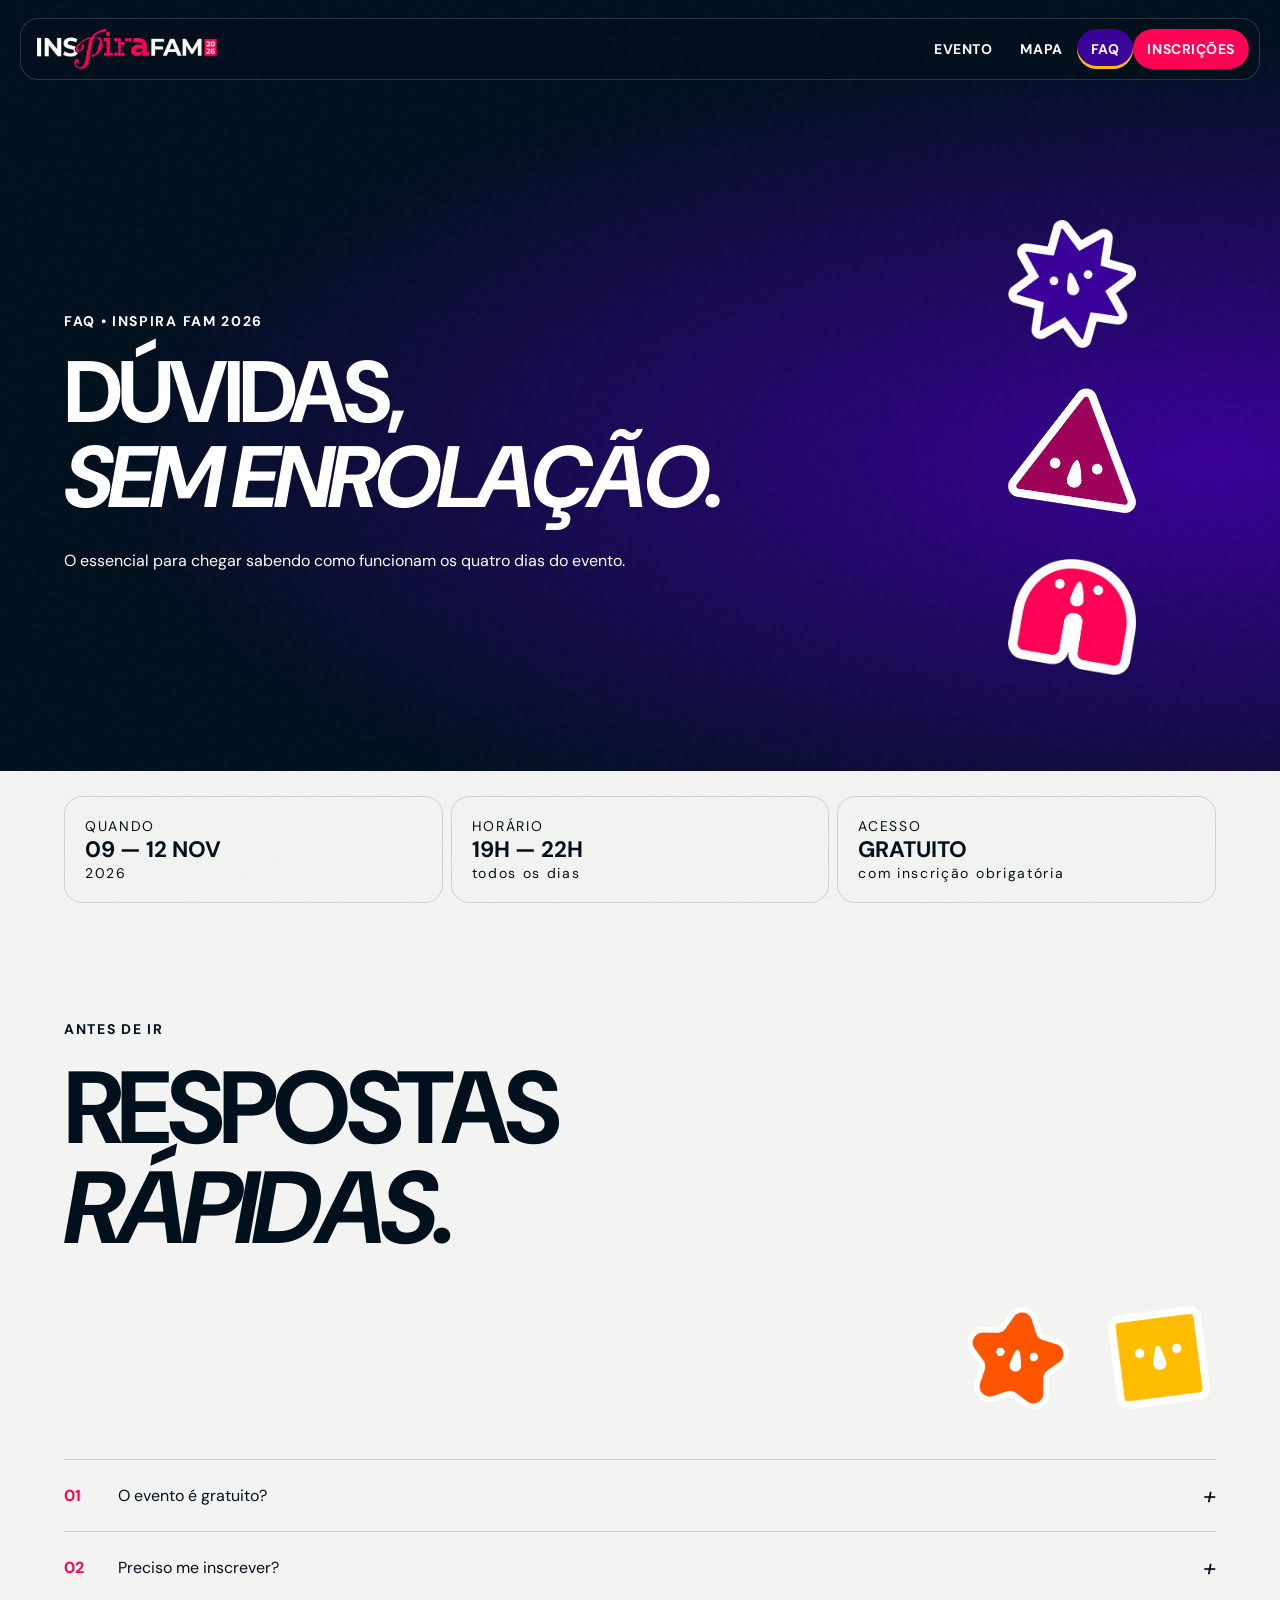
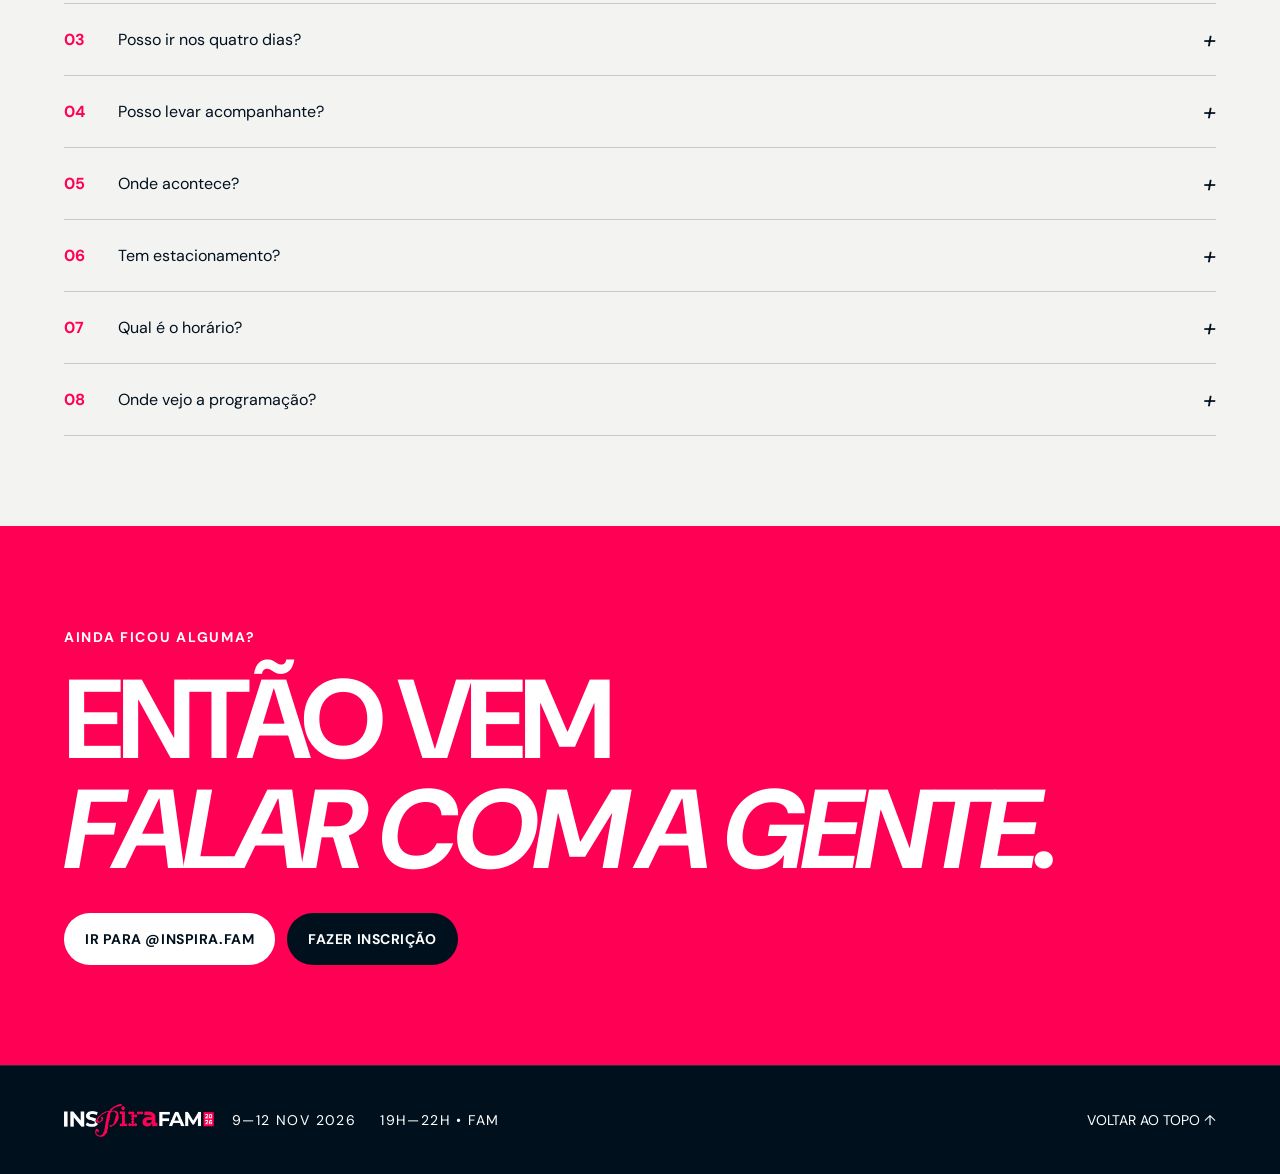
==== commit 1f33706d: "oficial" ====
--- a/faq.html
+++ b/faq.html
@@ -6,7 +6,7 @@
   <meta name="viewport" content="width=device-width,initial-scale=1,viewport-fit=cover">
   <meta name="theme-color" content="#00101d">
   <title>FAQ — Inspira FAM Experience</title>
-  <link rel="stylesheet" href="style.css?v=20261002-nav">
+  <link rel="stylesheet" href="style.css?v=20261003-straight">
 </head>
 <body id="top" class="page-faq">
   <div class="noise" aria-hidden="true">
@@ -88,7 +88,7 @@
 <span>O evento é gratuito?</span>
 <i>+</i>
 </summary>
-<p>Sim. O Inspira FAM Experience é gratuito e aberto a todos. Para acessar o evento, é necessário realizar a inscrição pelo site.</p>
+<p>Sim. O Inspira FAM Experience é gratuito e aberto a todos. Para acessar o evento, é necessário realizar a inscrição pela Sympla.</p>
 </details>
         <details>
 <summary>
@@ -96,7 +96,7 @@
 <span>Preciso me inscrever?</span>
 <i>+</i>
 </summary>
-<p>Sim. A inscrição é necessária para o acesso ao evento, mesmo a entrada sendo gratuita.</p>
+<p>Sim. Retire seu ingresso pela Sympla antes de ir, mesmo a entrada sendo gratuita.</p>
 </details>
         <details>
 <summary>
@@ -112,7 +112,7 @@
 <span>Posso levar acompanhante?</span>
 <i>+</i>
 </summary>
-<p>Na inscrição de visitante, informe a quantidade de pessoas que participarão.</p>
+<p>Retire pela Sympla os ingressos necessários para os participantes e confira as condições na página do evento.</p>
 </details>
         <details>
 <summary>
@@ -172,7 +172,7 @@
 </div>
 <a href="#top" data-back-top>voltar ao topo ↑</a>
 </footer>
-  <script src="script.js?v=20261002-mobile">
+  <script src="script.js?v=20261003-visitor">
 </script>
 </body>
 </html>
--- a/style.css
+++ b/style.css
@@ -1097,8 +1097,9 @@
 color:var(--navy);
 padding:20px 0;
 overflow:hidden;
-transform:rotate(-1.5deg);
-margin:-10px 0;
+/* Faixa horizontal: evita inclinação e sobreposição das seções. */
+transform:none;
+margin:0;
 position:relative;
 z-index:5}
 .marquee>div{
@@ -1923,3 +1924,37 @@
 .nav-links .nav-cta{color:#fff;background:var(--pink)}
 .nav-links .nav-cta.active,.nav-links .nav-cta[aria-current="page"]{background:var(--purple);box-shadow:inset 0 -3px 0 var(--yellow)}
 @media(hover:hover){.nav-links .nav-link:hover{color:#fff;background:#390099cc}}
+
+/* 13. SOBRE O EVENTO — álbum no espaço indicado pelo usuário */
+.about-layout{display:grid;grid-template-columns:minmax(0,.9fr) minmax(0,1.1fr);gap:clamp(28px,5vw,70px);align-items:center;position:relative;z-index:1}
+.about-text,.about-album{min-width:0}
+.about-text h2{font-size:clamp(2.8rem,5vw,5.5rem)}
+.about-text .lead{font-size:clamp(1.8rem,3vw,3rem);line-height:1.12}
+.about-text .signature{margin-top:30px}
+.about-album{background:#ffffff08;padding:12px;border:1px solid #ffffff25;border-radius:24px}
+.about-photo-track{display:flex;width:100%;min-width:0;overflow-x:auto;scroll-snap-type:x mandatory;scrollbar-width:thin;scrollbar-color:var(--pink) transparent;border-radius:15px;gap:12px}
+.about-photo{flex:0 0 100%;min-width:0;border:0;padding:0;background:#00101d;scroll-snap-align:center;aspect-ratio:4/3;overflow:hidden;border-radius:15px;cursor:zoom-in}
+.about-photo img{width:100%;height:100%;object-fit:contain}
+.about-photo-controls{display:flex;gap:15px;justify-content:space-between;align-items:center;padding:15px 4px 5px}
+.about-photo-controls>span{font-size:.8rem;letter-spacing:.05em;line-height:1.6}
+.about-photo-controls>div{display:flex;gap:8px;flex-shrink:0}
+.about-photo-controls button,.about-full-controls button{width:44px;height:44px;border:1px solid #ffffff55;border-radius:50%;background:transparent;color:white;font-size:1.3rem}
+.about-photo-hint{font-size:.875rem;margin:8px 4px 0;color:#ffffffc9}
+.about-lightbox{width:min(1100px,calc(100% - 20px));max-height:94svh;border:1px solid #ffffff25;border-radius:18px;background:var(--navy);color:white;padding:55px 15px 15px}
+.about-lightbox::backdrop{background:#00101df2}
+.about-lightbox>img{width:100%;height:70svh;object-fit:contain}
+.about-photo-close{position:absolute;top:8px;right:12px;width:44px;height:44px;border:0;border-radius:50%;background:white;color:var(--navy);font-size:1.8rem}
+.about-full-controls{display:flex;justify-content:space-between;align-items:center;margin-top:12px}
+@media(max-width:900px){.about-layout{grid-template-columns:minmax(0,1fr)}.about-text h2{font-size:clamp(2.5rem,7vw,5rem)}}
+@container site-content (max-width:600px){.about-layout{grid-template-columns:minmax(0,1fr);gap:30px}.about-text h2{font-size:clamp(2.25rem,10cqw,3.75rem)}.about-photo-controls>span{font-size:.75rem}.about-album{padding:8px}}
+
+/* 14. GALERIA — fotos reais nos cinco cartões */
+.memory-card img{height:auto;aspect-ratio:4/3;object-fit:cover;border-radius:10px;transform:none}
+.memory-card:hover img{transform:scale(1.02)}
+.gallery-modal .memory-card{min-height:0}
+.gallery-modal .memory-card img{height:auto;max-height:60svh;aspect-ratio:auto;object-fit:contain;transform:none}
+.gallery-modal .memory-card strong{font-size:1.6rem}
+
+/* 15. INSCRIÇÕES — somente visitantes */
+.choice-grid.visitor-only{grid-template-columns:minmax(0,1fr);max-width:850px;margin:30px auto 0}
+.visitor-only .choice-card{min-height:320px}
